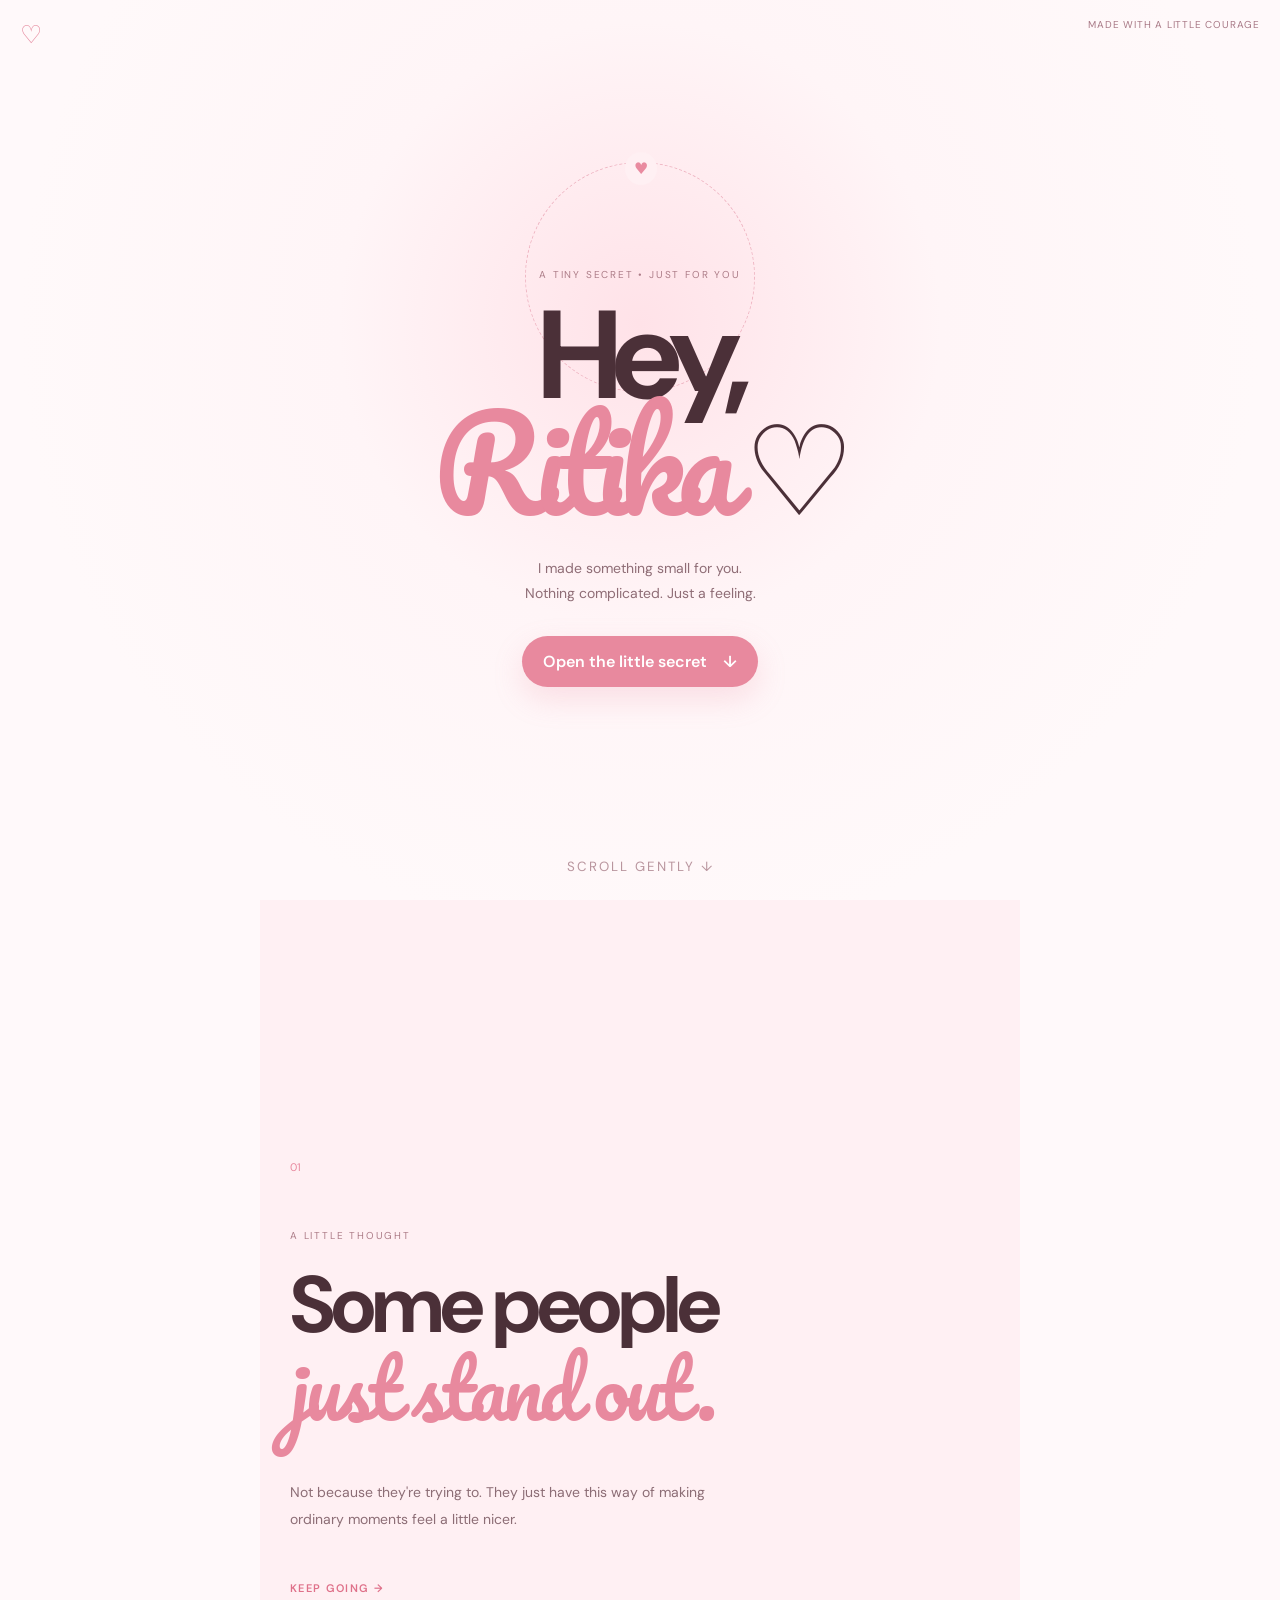
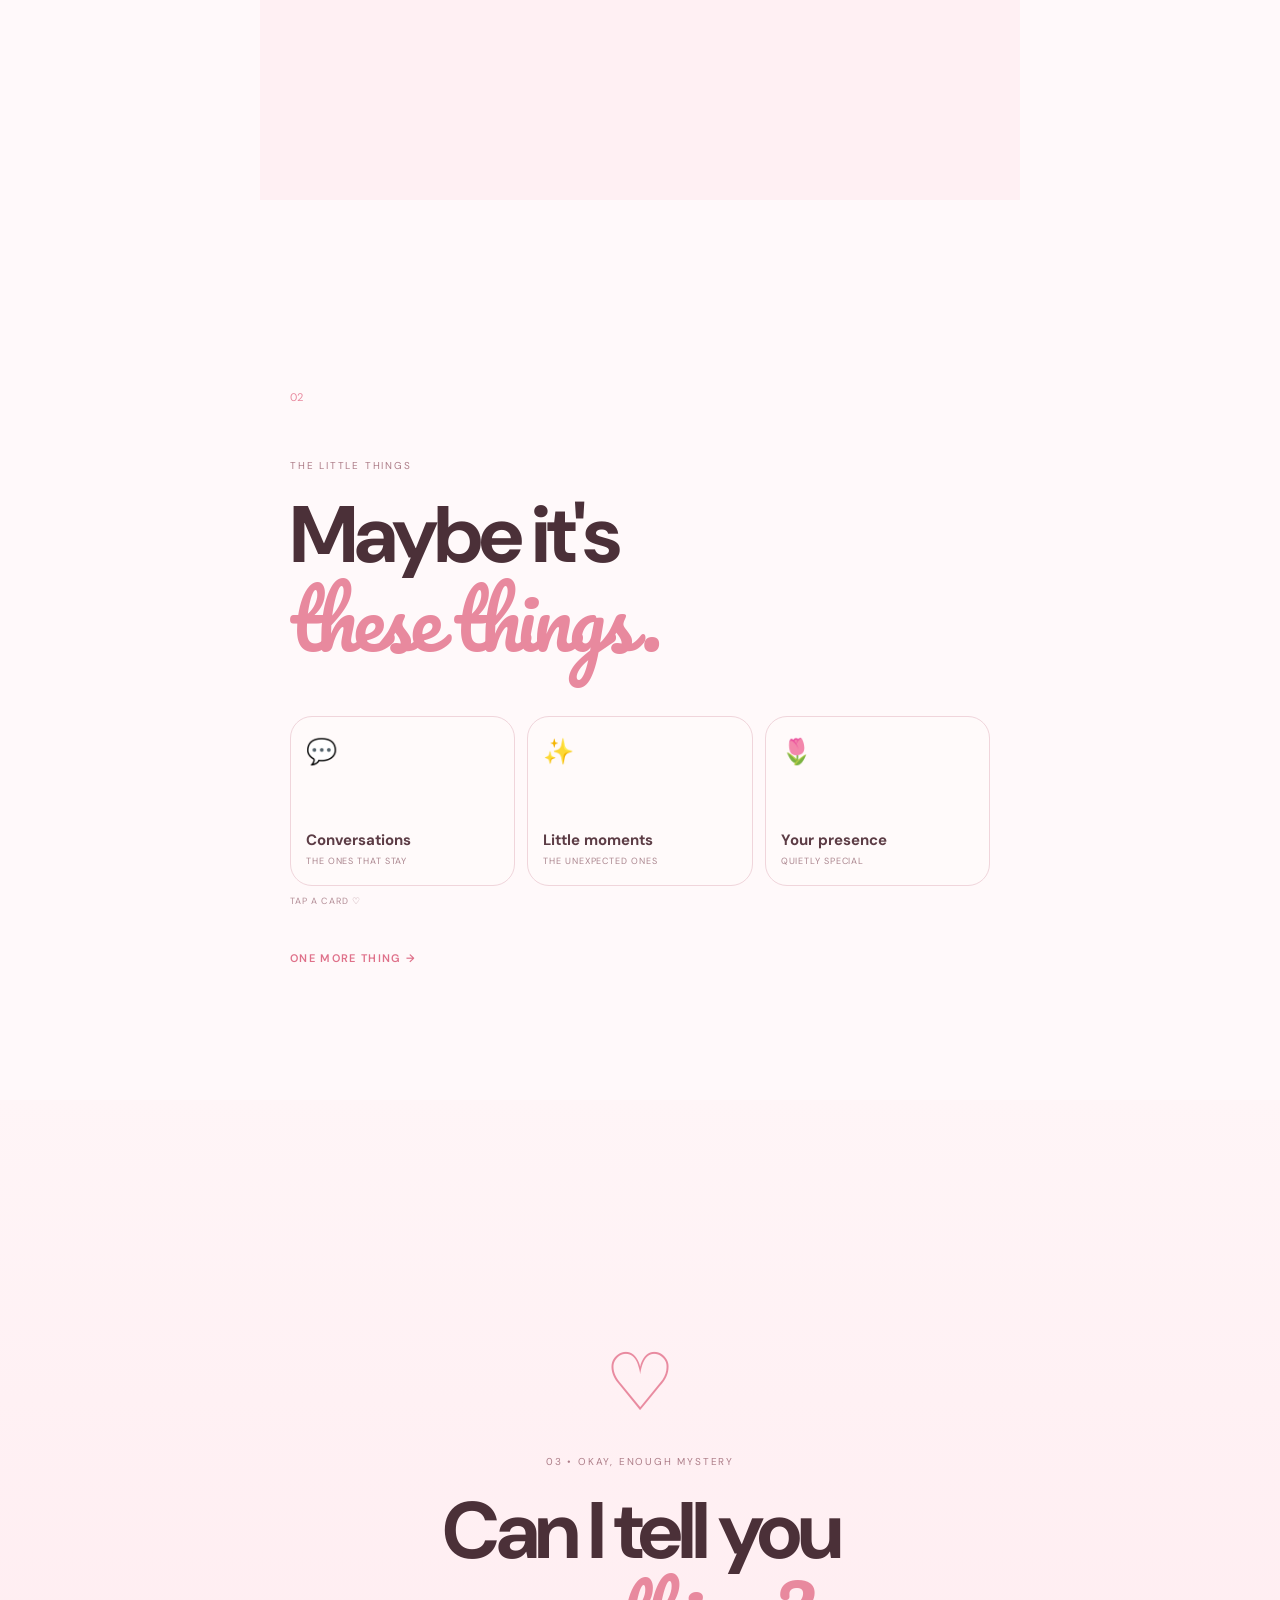
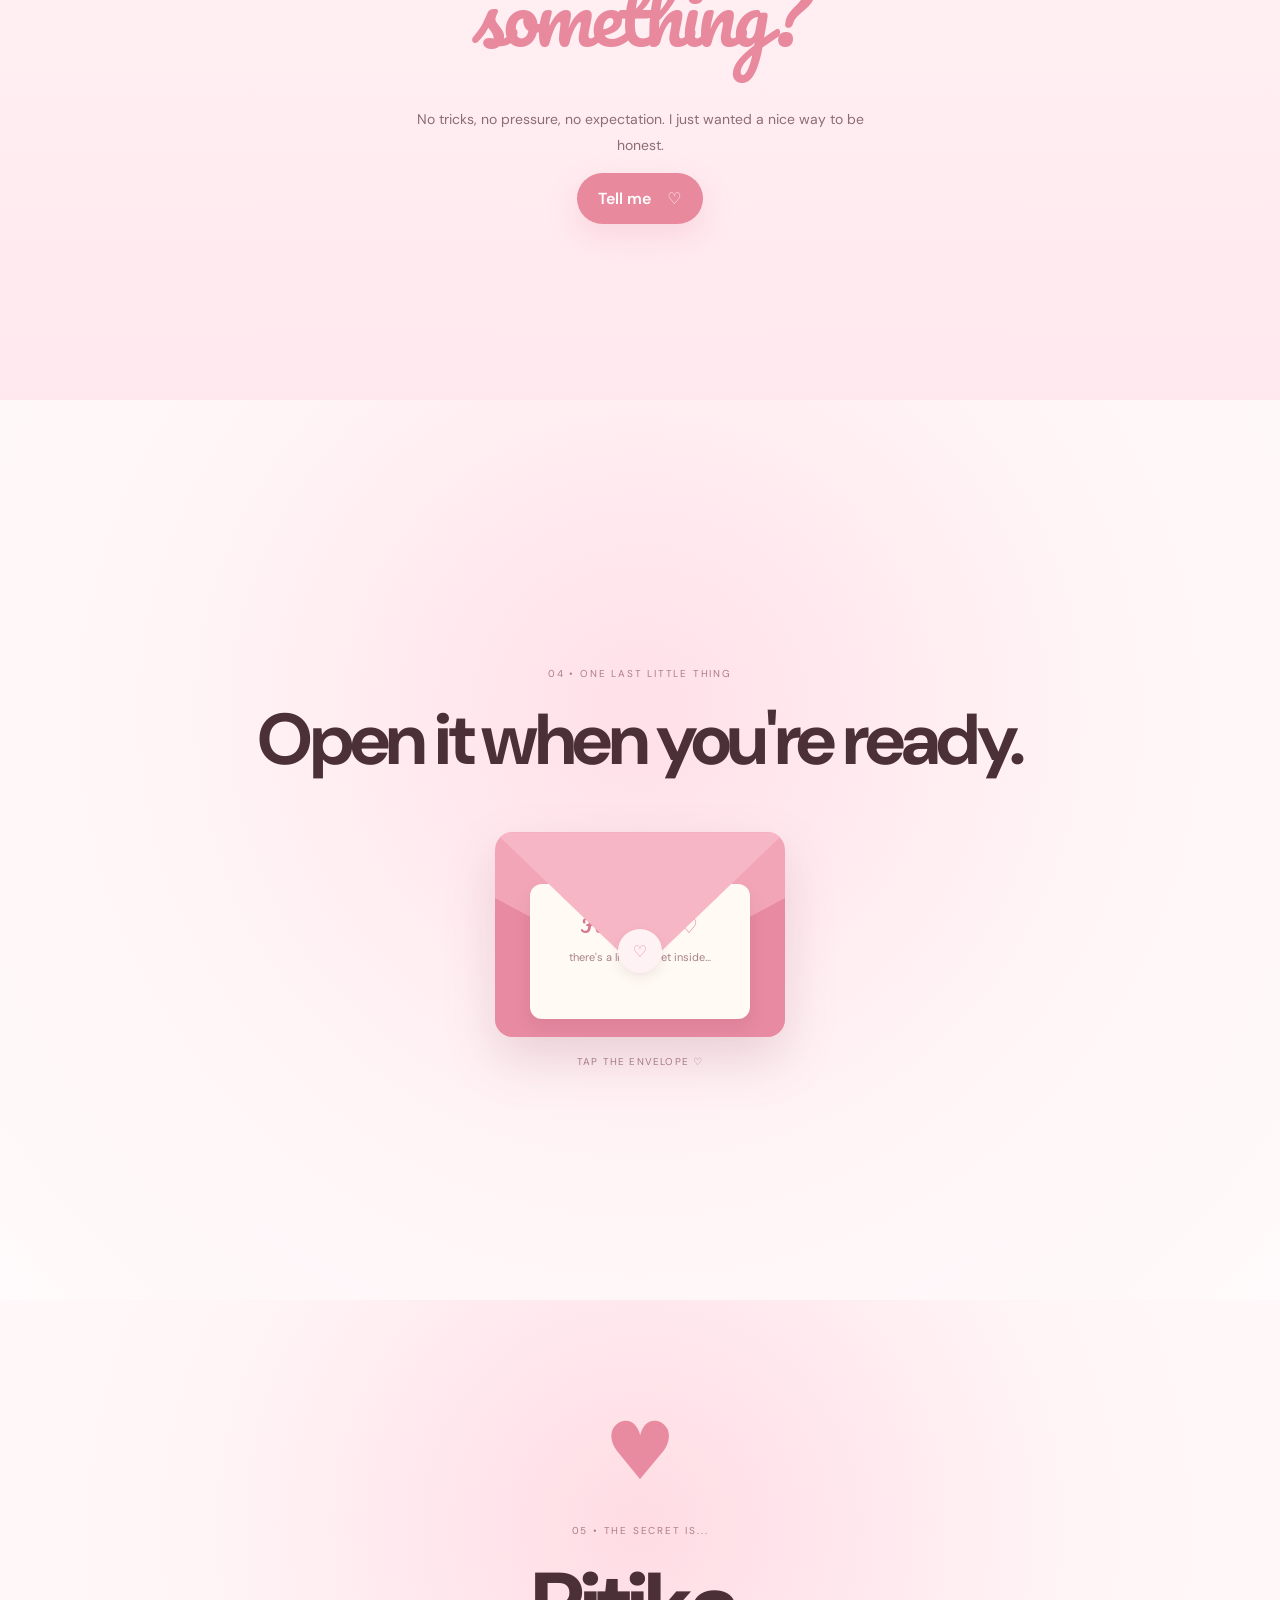
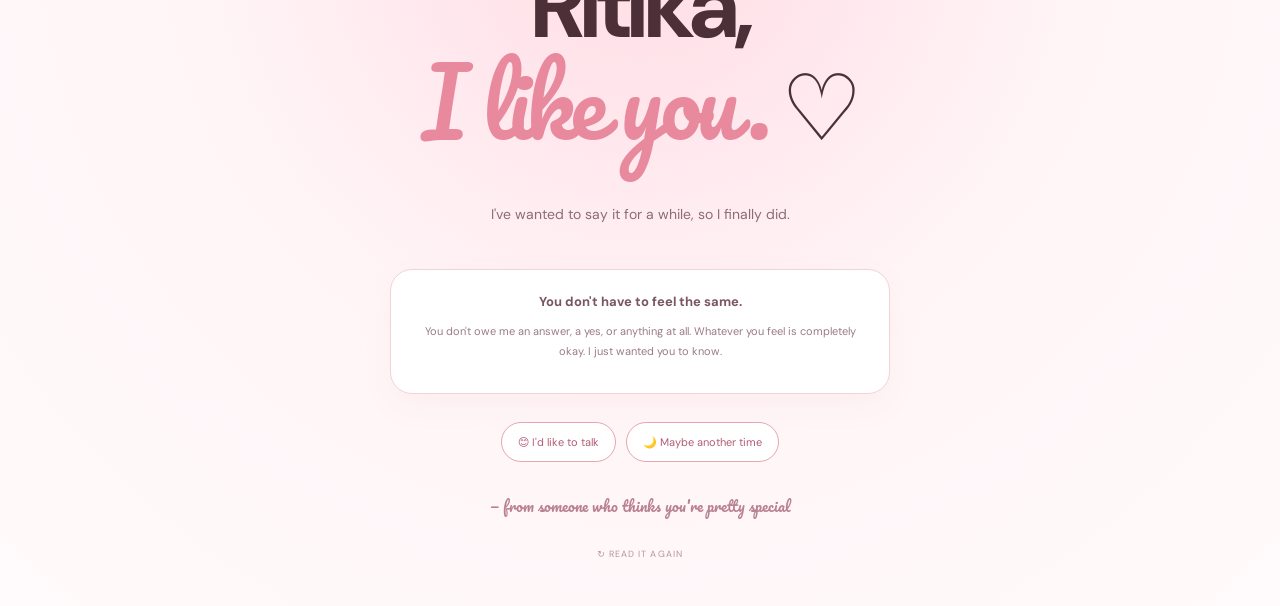
==== index.html @ 47468692 "Update index.html" ====
<!doctype html>
<html lang="en">
<head>
<meta charset="utf-8">
<meta name="viewport" content="width=device-width,initial-scale=1">
<meta name="theme-color" content="#fff6f8">

<title>A Little Secret — For Ritika</title>

<link rel="preconnect" href="https://fonts.googleapis.com">
<link rel="preconnect" href="https://fonts.gstatic.com" crossorigin>

<link href="https://fonts.googleapis.com/css2?family=DM+Sans:wght@400;500;600;700&family=Pacifico&display=swap" rel="stylesheet">

<link rel="stylesheet" href="style.css">
</head>

<body>

<div class="floating-hearts" id="floatingHearts" aria-hidden="true"></div>

<header>
  <a href="#home" class="logo">♡</a>
  <span>made with a little courage</span>
</header>

<main>

<!-- HOME -->
<section class="hero" id="home">

  <div class="orbit">
    <b>♥</b>
  </div>

  <p class="eyebrow">A tiny secret • just for you</p>

  <h1>
    Hey,<br>
    <em>Ritika</em> ♡
  </h1>

  <p class="heroText">
    I made something small for you.<br>
    Nothing complicated. Just a feeling.
  </p>

  <button class="primary" id="start">
    Open the little secret <span>↓</span>
  </button>

  <small class="swipe">scroll gently ↓</small>

</section>


<!-- STORY -->
<section class="story blush" id="story">

  <small class="num">01</small>

  <p class="eyebrow">A little thought</p>

  <h2>
    Some people<br>
    <em>just stand out.</em>
  </h2>

  <p class="copy">
    Not because they're trying to.
    They just have this way of making
    ordinary moments feel a little nicer.
  </p>

  <button class="link next" data-target="little">
    keep going →
  </button>

</section>


<!-- LITTLE THINGS -->
<section class="story" id="little">

  <small class="num">02</small>

  <p class="eyebrow">The little things</p>

  <h2>
    Maybe it's<br>
    <em>these things.</em>
  </h2>

  <div class="notes">

    <button
      class="note"
      data-note="The conversations you don't expect to remember… but somehow do."
    >
      <span>💬</span>
      <strong>Conversations</strong>
      <small>the ones that stay</small>
    </button>

    <button
      class="note"
      data-note="Those tiny moments that make you smile for no logical reason."
    >
      <span>✨</span>
      <strong>Little moments</strong>
      <small>the unexpected ones</small>
    </button>

    <button
      class="note"
      data-note="Sometimes just seeing someone can make an ordinary day feel a bit brighter."
    >
      <span>🌷</span>
      <strong>Your presence</strong>
      <small>quietly special</small>
    </button>

  </div>

  <p class="tap">tap a card ♡</p>

  <button class="link next" data-target="question">
    one more thing →
  </button>

</section>


<!-- QUESTION -->
<section class="question" id="question">

  <div class="bigHeart">♡</div>

  <p class="eyebrow">
    03 • okay, enough mystery
  </p>

  <h2>
    Can I tell you<br>
    <em>something?</em>
  </h2>

  <p class="copy center">
    No tricks, no pressure, no expectation.
    I just wanted a nice way to be honest.
  </p>

  <button class="primary" id="reveal">
    Tell me <span>♡</span>
  </button>

</section>


<!-- ENVELOPE -->
<section class="envelopeSection" id="envelopeSection">

  <p class="eyebrow">
    04 • one last little thing
  </p>

  <h2>
    Open it when you're ready.
  </h2>

  <div
    class="envelope-wrap"
    id="envelope"
    tabindex="0"
    role="button"
    aria-label="Open secret envelope"
  >

    <div class="envelope">

      <div class="env-back"></div>

      <div class="letter-paper">
        <b>For Ritika ♡</b>
        <span>there's a little secret inside...</span>
      </div>

      <div class="pocket"></div>

      <div class="flap"></div>

      <div class="seal">♡</div>

    </div>

  </div>

  <p class="tapHint" id="tapHint">
    tap the envelope ♡
  </p>

</section>


<!-- CONFESSION -->
<section class="confession" id="confession">

  <div class="bigHeart">♥</div>

  <p class="eyebrow">
    05 • The secret is...
  </p>

  <h2>
    Ritika,<br>
    <em>I like you.</em> ♡
  </h2>

  <p class="copy center">
    I've wanted to say it for a while,
    so I finally did.
  </p>

  <div class="gentle">

    <strong>
      You don't have to feel the same.
    </strong>

    <p>
      You don't owe me an answer, a yes,
      or anything at all. Whatever you feel
      is completely okay. I just wanted you to know.
    </p>

  </div>

  <div class="choices">

    <button id="talk">
      😊 I'd like to talk
    </button>

    <button id="later">
      🌙 Maybe another time
    </button>

  </div>

  <p class="sign">
    — from someone who thinks you're pretty special
  </p>

  <button class="restart" id="restart">
    ↻ read it again
  </button>

</section>

</main>


<!-- MODAL -->
<div class="modal" id="modal">

  <div class="modalCard">

    <button class="close" id="close">
      ×
    </button>

    <div>♡</div>

    <p id="modalText"></p>

  </div>

</div>


<!-- TOAST -->
<div class="toast" id="toast"></div>


<script src="script.js"></script>

</body>
</html>
---- style.css ----
*{box-sizing:border-box}html{scroll-behavior:smooth}body{margin:0;background:#fff9fa;color:#4b3038;font-family:"DM Sans",system-ui,sans-serif;overflow-x:hidden}button,a{font:inherit}header{position:fixed;top:0;left:0;width:100%;z-index:20;display:flex;justify-content:space-between;padding:18px 20px;color:#a87986;font-size:10px;letter-spacing:.08em;text-transform:uppercase}.logo{color:#e58b9f;text-decoration:none;font-size:25px}.hero,.story,.question,.confession{min-height:100svh;padding:100px 24px 45px;display:flex;flex-direction:column;justify-content:center;align-items:center;text-align:center;position:relative}.hero{background:radial-gradient(circle at 50% 36%,#ffe2e8,#fff5f7 35%,#fff9fa 72%)}.orbit{position:absolute;width:230px;height:230px;border:1px dashed #efb6c3;border-radius:50%;top:18%;animation:spin 18s linear infinite}.orbit b{position:absolute;top:-11px;left:calc(50% - 15px);background:#fff0f3;color:#e98ba0;padding:6px 9px;border-radius:50%}.eyebrow{font-size:10px;letter-spacing:.18em;text-transform:uppercase;color:#ad7d88;margin:0 0 22px;z-index:2}.hero h1{font-size:clamp(65px,19vw,125px);line-height:.85;letter-spacing:-.07em;margin:0;z-index:2}.hero h1 em,h2 em{font-family:Pacifico,cursive;color:#e8899e;font-weight:400;font-style:normal}.heroText{color:#8f6d76;line-height:1.8;font-size:14px;margin:30px 0;z-index:2}.primary{z-index:2;border:0;border-radius:999px;background:#e8899e;color:#fff;padding:15px 21px;box-shadow:0 12px 30px #e8899e38;cursor:pointer;transition:.25s;font-weight:600}.primary span{margin-left:12px}.primary:hover{transform:translateY(-3px)}.swipe{position:absolute;bottom:25px;color:#b9959e;text-transform:uppercase;letter-spacing:.15em}.story{align-items:flex-start;text-align:left;max-width:760px;margin:auto;width:100%;padding-left:30px;padding-right:30px}.blush{background:#fff0f3}.num{font-size:11px;color:#e8899e;margin-bottom:55px}.story h2,.question h2,.confession h2{font-size:clamp(43px,11vw,80px);line-height:1.03;letter-spacing:-.05em;margin:0 0 30px}.copy{max-width:470px;color:#8c6d75;font-size:14px;line-height:1.9}.center{text-align:center}.link{border:0;background:none;color:#df718a;font-weight:600;font-size:11px;text-transform:uppercase;letter-spacing:.12em;padding:0;margin-top:35px;cursor:pointer}.notes{width:100%;display:grid;grid-template-columns:repeat(3,1fr);gap:12px;margin-top:20px}.note{border:1px solid #f0d5db;background:#fffafa;border-radius:22px;padding:18px 15px;min-height:170px;text-align:left;display:flex;flex-direction:column;justify-content:flex-end;color:#5c3c45;cursor:pointer;transition:.3s}.note:hover{transform:translateY(-5px);border-color:#e8a5b2;box-shadow:0 15px 35px #e8a5b21f}.note span{font-size:25px;align-self:flex-start;margin-bottom:auto}.note strong{font-size:15px}.note small{color:#aa858e;font-size:9px;text-transform:uppercase;letter-spacing:.1em;margin-top:5px}.tap{font-size:9px;color:#b28c95;text-transform:uppercase;letter-spacing:.12em}.question{background:linear-gradient(180deg,#fff5f7,#ffe9ee)}.bigHeart{font-size:80px;color:#e98ba0;margin-bottom:20px;animation:pulse 2.4s infinite}.confession{background:radial-gradient(circle at 50% 25%,#ffdce4,#fff5f7 48%,#fffafb)}.confession h2{font-size:clamp(48px,13vw,92px)}.gentle{max-width:500px;background:#fff;border:1px solid #f0d4da;border-radius:22px;padding:20px;margin:28px 0;color:#795660;box-shadow:0 12px 30px #d8899c12}.gentle strong{font-size:13px}.gentle p{font-size:11px;line-height:1.8;color:#9b7b84}.choices{display:flex;gap:10px;flex-wrap:wrap;justify-content:center}.choices button{border:1px solid #e7a4b2;background:#fff;border-radius:999px;color:#b15d73;padding:12px 16px;font-size:11px;cursor:pointer}.choices button:hover{background:#fff0f3}.sign{font-family:Pacifico,cursive;color:#ba8290;font-size:15px;margin:30px 0 0}.restart{border:0;background:none;color:#b7949c;font-size:9px;text-transform:uppercase;letter-spacing:.12em;margin-top:28px;cursor:pointer}.modal{position:fixed;inset:0;background:#5d354355;backdrop-filter:blur(8px);display:none;place-items:center;padding:22px;z-index:50}.modal.open{display:grid}.modalCard{width:min(410px,100%);background:#fff9fa;border-radius:26px;padding:42px 26px 30px;text-align:center;box-shadow:0 25px 70px #63354233;position:relative;color:#e8899e;font-size:34px}.modalCard p{font-family:Pacifico,cursive;color:#9b5e70;font-size:23px;line-height:1.45;margin:18px 0 0}.close{position:absolute;right:15px;top:10px;border:0;background:none;color:#b58b94;font-size:25px;cursor:pointer}.toast{position:fixed;bottom:22px;left:50%;transform:translate(-50%,20px);opacity:0;background:#5b3540;color:white;padding:11px 17px;border-radius:999px;font-size:10px;z-index:60;transition:.3s;white-space:nowrap}.toast.show{opacity:1;transform:translate(-50%,0)}@keyframes spin{to{transform:rotate(360deg)}}@keyframes pulse{50%{transform:scale(1.08)}}@media(max-width:600px){.notes{grid-template-columns:1fr}.note{min-height:115px}.hero h1{font-size:clamp(62px,21vw,110px)}}@media(prefers-reduced-motion:reduce){*{animation:none!important;scroll-behavior:auto!important}}
/* ===== Added cute interactions ===== */
body{transition:filter .35s ease,opacity .35s ease}.floating-hearts{position:fixed;inset:0;overflow:hidden;pointer-events:none;z-index:15}.floating-heart{position:absolute;bottom:-30px;color:#e68da2;opacity:.65;animation:floatUp var(--duration) linear forwards;text-shadow:0 4px 12px #d66f8833}.note:active,.primary:active,.choices button:active,.link:active{transform:scale(.95)}
body.transitioning{filter:blur(4px);opacity:.75}
.envelopeSection{min-height:100svh;padding:90px 24px 45px;display:flex;flex-direction:column;justify-content:center;align-items:center;text-align:center;background:radial-gradient(circle at 50% 35%,#ffe0e8,#fff5f7 55%,#fffafb)}
.envelopeSection h2{font-size:clamp(42px,10vw,72px);line-height:1.05;letter-spacing:-.05em;margin:0 0 20px}.envelope-wrap{width:290px;height:205px;margin:35px auto 8px;perspective:900px;cursor:pointer;outline:none}.envelope{position:relative;width:100%;height:100%;filter:drop-shadow(0 22px 25px #7a354528)}.env-back,.pocket,.flap{position:absolute;inset:0;border-radius:18px}.env-back{background:#f3a5b8}.pocket{background:#e78aa2;clip-path:polygon(0 32%,50% 70%,100% 32%,100% 100%,0 100%)}.flap{background:#f7b6c5;clip-path:polygon(0 0,100% 0,50% 68%);transform-origin:50% 0;transition:transform .8s cubic-bezier(.2,.8,.2,1);z-index:5}.letter-paper{position:absolute;left:12%;width:76%;height:135px;top:27px;background:#fffaf4;border-radius:12px;padding:23px 15px;display:flex;flex-direction:column;gap:8px;transform:translateY(25px);transition:transform .9s cubic-bezier(.2,.8,.2,1);z-index:2;box-shadow:0 8px 18px #501e2d14}.letter-paper b{font-family:Pacifico,cursive;color:#d7788f;font-size:20px;font-weight:400}.letter-paper span{font-size:11px;color:#a8818a}.seal{position:absolute;left:50%;top:58%;transform:translate(-50%,-50%);width:44px;height:44px;border-radius:50%;display:grid;place-items:center;background:#fff2f5;color:#e8899e;z-index:7;box-shadow:0 5px 12px #6e294018;transition:.3s}.envelope-wrap.open .flap{transform:rotateX(180deg);z-index:1}.envelope-wrap.open .letter-paper{transform:translateY(-80px);z-index:6}.envelope-wrap.open .seal{opacity:0}.tapHint{font-size:10px;color:#ae8089;letter-spacing:.12em;text-transform:uppercase}.envelope-wrap:focus-visible{outline:3px solid #f0aabb;outline-offset:8px;border-radius:20px}
@keyframes floatUp{to{transform:translate(var(--drift),-115vh) rotate(20deg);opacity:0}}
@media(max-width:600px){.envelope-wrap{width:270px;height:190px}.letter-paper{height:125px}.envelopeSection h2{font-size:clamp(38px,10vw,60px)}}
@media(prefers-reduced-motion:reduce){.floating-hearts{display:none}.envelope-wrap,.envelope-wrap *{transition:none!important}}
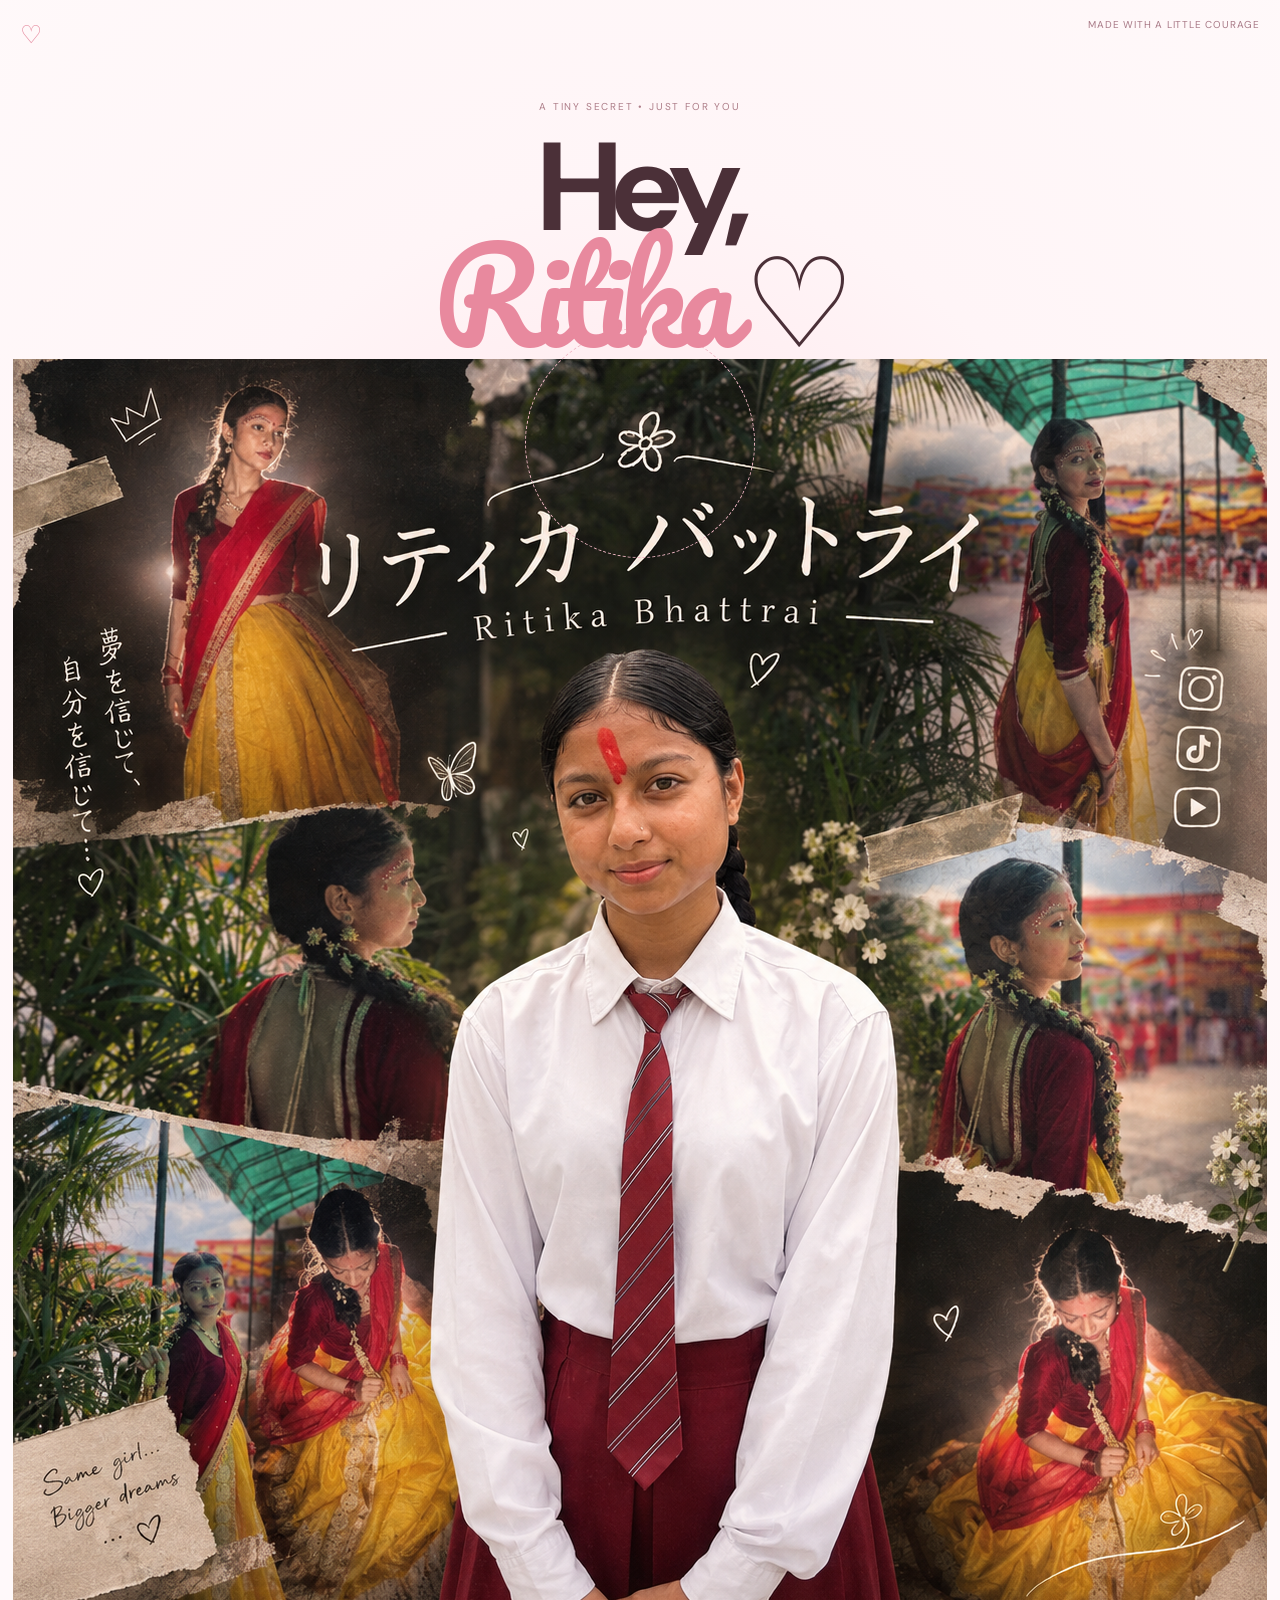
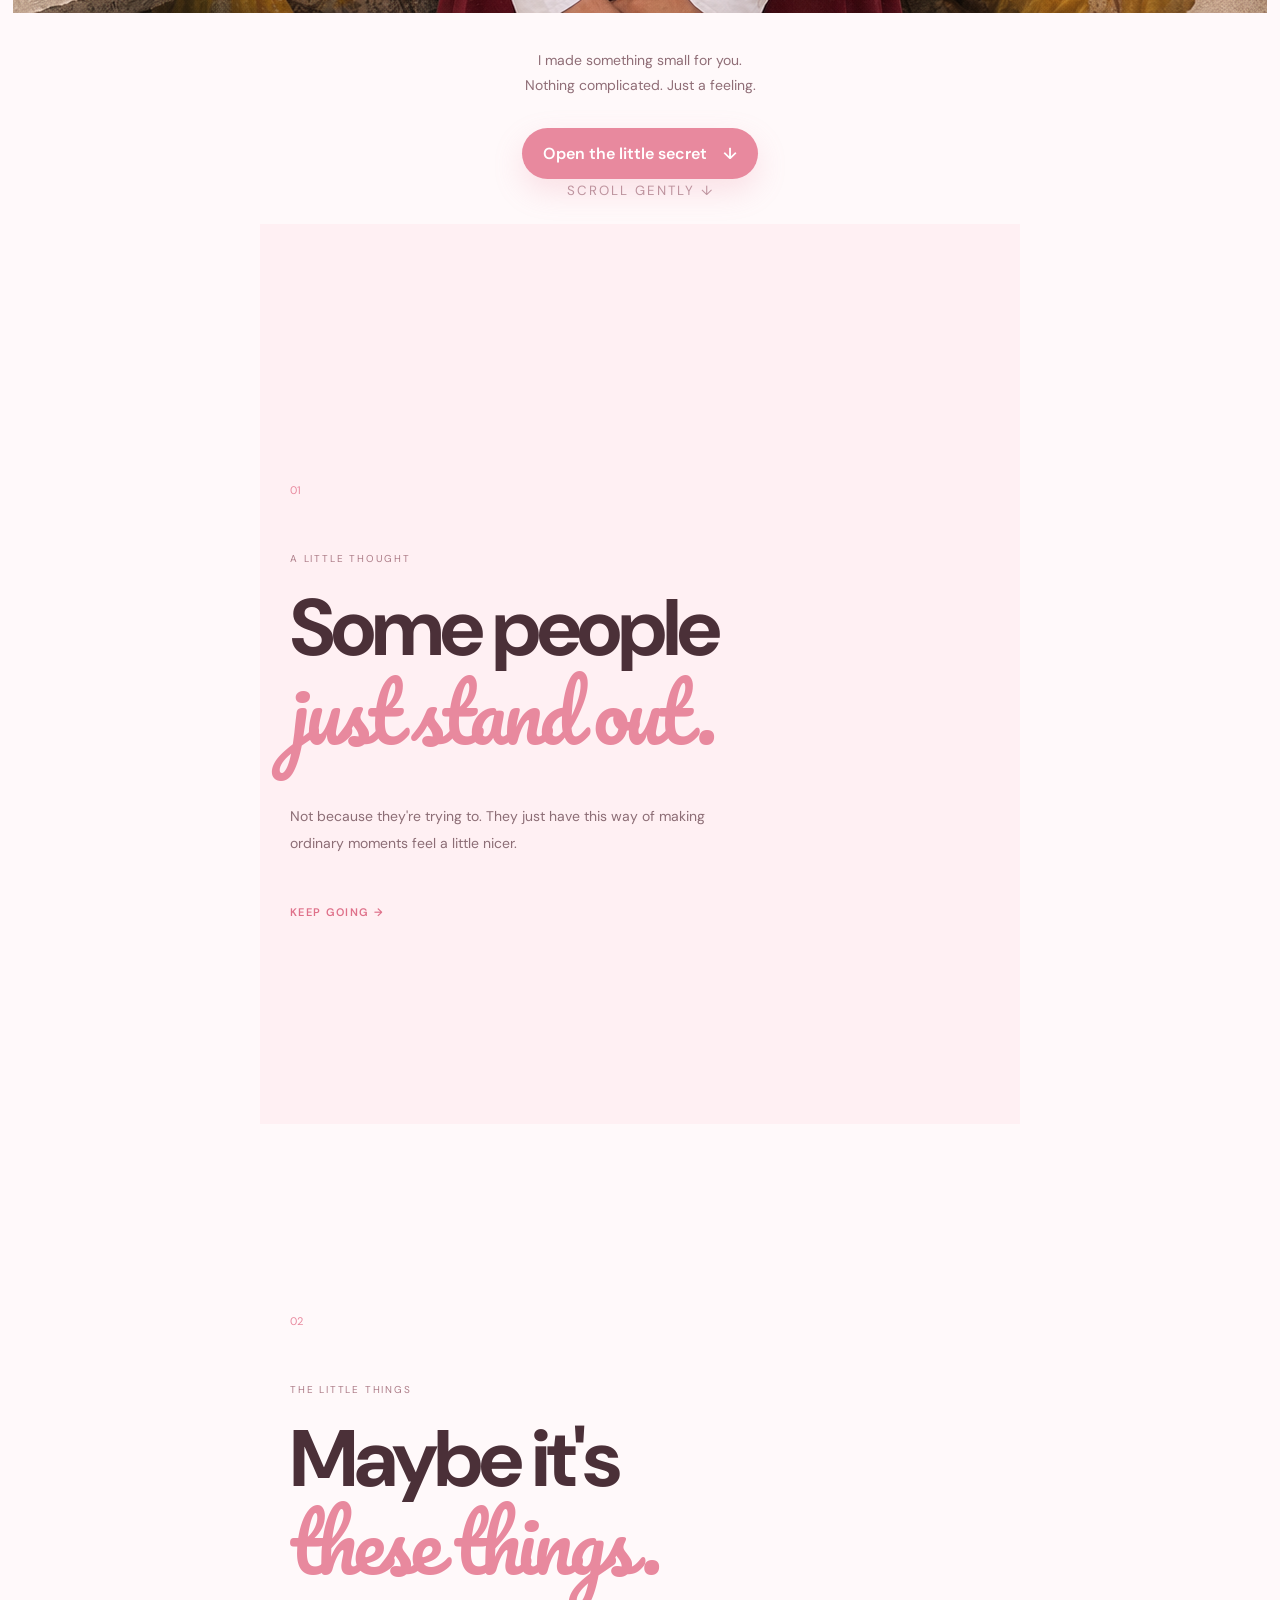
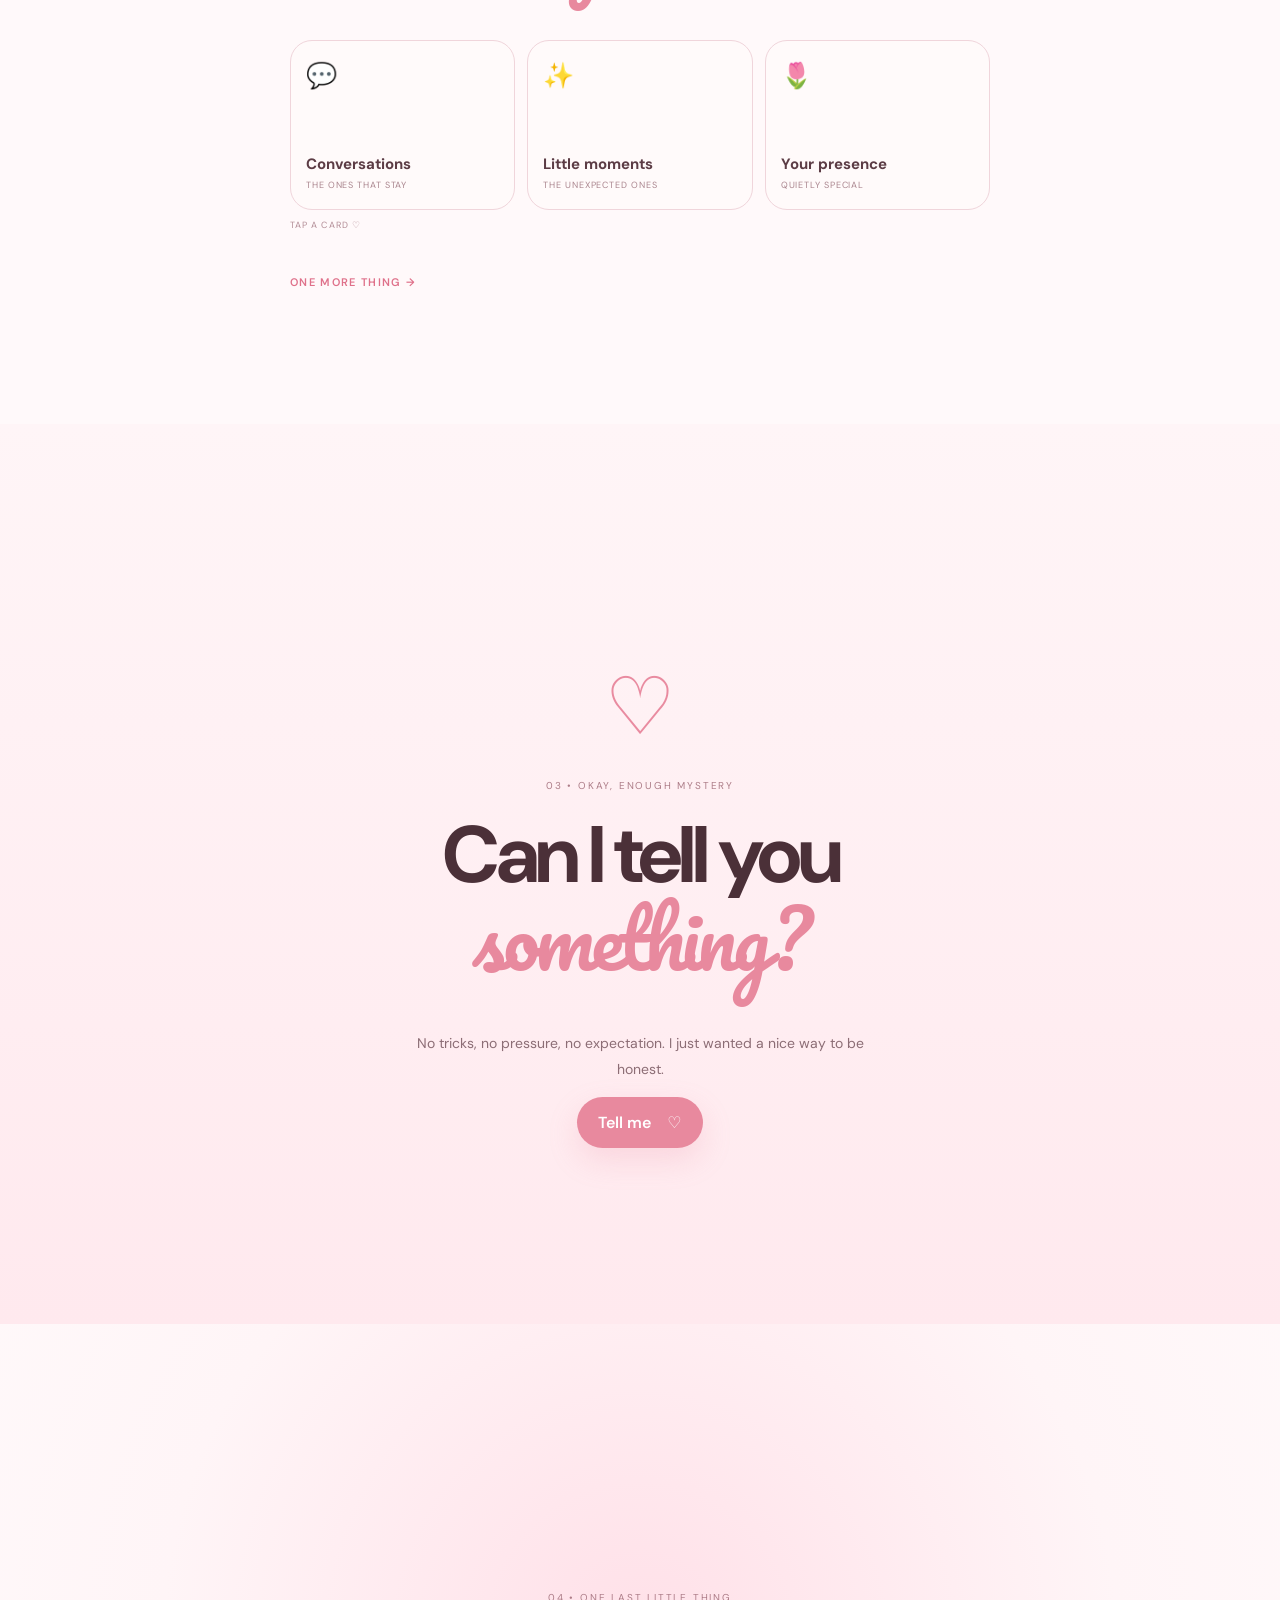
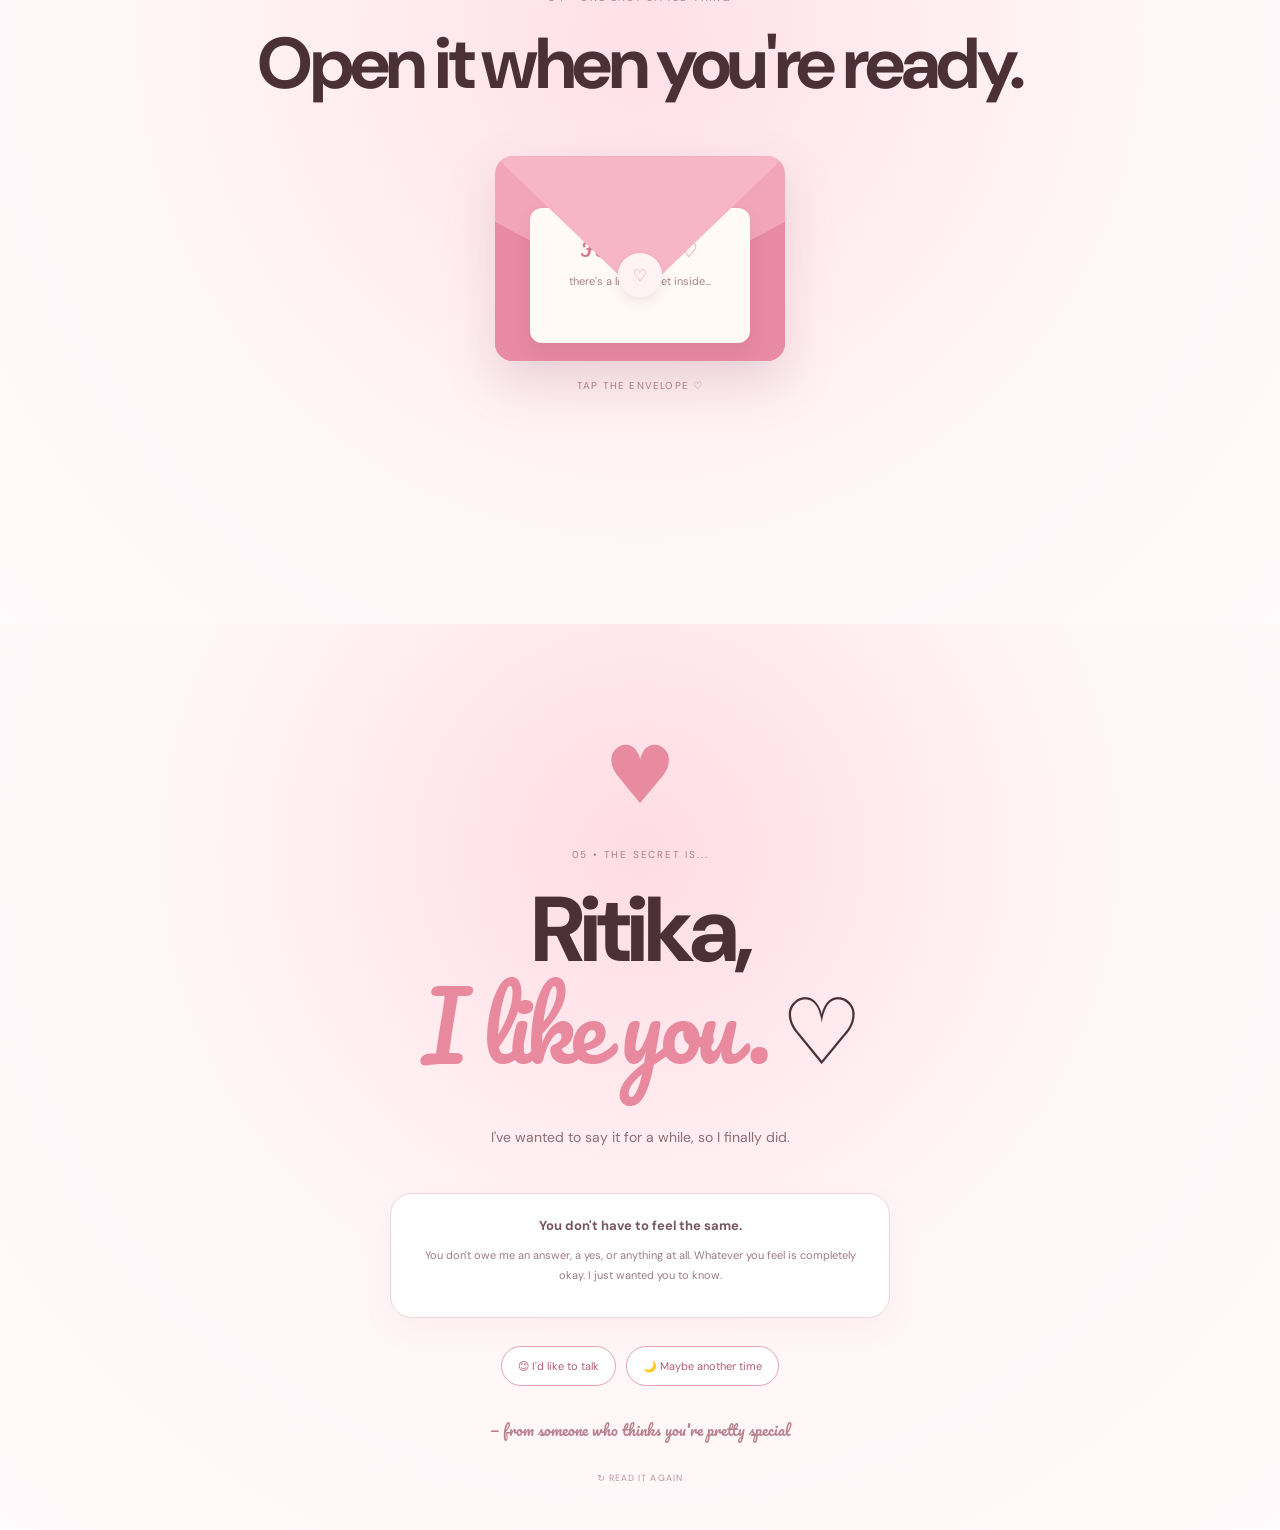
==== commit 3161138f: "Update index.html" ====
--- a/index.html
+++ b/index.html
@@ -2,7 +2,7 @@
 <html lang="en">
 <head>
 <meta charset="utf-8">
-<meta name="viewport" content="width=device-width,initial-scale=1">
+<meta name="viewport" content="width=device-width, initial-scale=1">
 <meta name="theme-color" content="#fff6f8">
 
 <title>A Little Secret — For Ritika</title>
@@ -17,29 +17,42 @@
 
 <body>
 
+<!-- FLOATING HEARTS -->
 <div class="floating-hearts" id="floatingHearts" aria-hidden="true"></div>
 
+<!-- HEADER -->
 <header>
   <a href="#home" class="logo">♡</a>
   <span>made with a little courage</span>
 </header>
 
+
 <main>
 
-<!-- HOME -->
+<!-- ================= HOME ================= -->
+
 <section class="hero" id="home">
 
   <div class="orbit">
     <b>♥</b>
   </div>
 
-  <p class="eyebrow">A tiny secret • just for you</p>
+  <p class="eyebrow">
+    A tiny secret • just for you
+  </p>
 
   <h1>
     Hey,<br>
     <em>Ritika</em> ♡
   </h1>
 
+
+  <!-- PHOTO -->
+  <div class="photo-frame">
+    <img src="Ritika.jpg" alt="Ritika">
+  </div>
+
+
   <p class="heroText">
     I made something small for you.<br>
     Nothing complicated. Just a feeling.
@@ -49,17 +62,22 @@
     Open the little secret <span>↓</span>
   </button>
 
-  <small class="swipe">scroll gently ↓</small>
-
-</section>
-
-
-<!-- STORY -->
+  <small class="swipe">
+    scroll gently ↓
+  </small>
+
+</section>
+
+
+<!-- ================= STORY ================= -->
+
 <section class="story blush" id="story">
 
   <small class="num">01</small>
 
-  <p class="eyebrow">A little thought</p>
+  <p class="eyebrow">
+    A little thought
+  </p>
 
   <h2>
     Some people<br>
@@ -73,18 +91,21 @@
   </p>
 
   <button class="link next" data-target="little">
-    keep going →
-  </button>
-
-</section>
-
-
-<!-- LITTLE THINGS -->
+    KEEP GOING →
+  </button>
+
+</section>
+
+
+<!-- ================= LITTLE THINGS ================= -->
+
 <section class="story" id="little">
 
   <small class="num">02</small>
 
-  <p class="eyebrow">The little things</p>
+  <p class="eyebrow">
+    The little things
+  </p>
 
   <h2>
     Maybe it's<br>
@@ -102,6 +123,7 @@
       <small>the ones that stay</small>
     </button>
 
+
     <button
       class="note"
       data-note="Those tiny moments that make you smile for no logical reason."
@@ -111,6 +133,7 @@
       <small>the unexpected ones</small>
     </button>
 
+
     <button
       class="note"
       data-note="Sometimes just seeing someone can make an ordinary day feel a bit brighter."
@@ -122,19 +145,24 @@
 
   </div>
 
-  <p class="tap">tap a card ♡</p>
+  <p class="tap">
+    tap a card ♡
+  </p>
 
   <button class="link next" data-target="question">
-    one more thing →
-  </button>
-
-</section>
-
-
-<!-- QUESTION -->
+    ONE MORE THING →
+  </button>
+
+</section>
+
+
+<!-- ================= QUESTION ================= -->
+
 <section class="question" id="question">
 
-  <div class="bigHeart">♡</div>
+  <div class="bigHeart">
+    ♡
+  </div>
 
   <p class="eyebrow">
     03 • okay, enough mystery
@@ -157,7 +185,8 @@
 </section>
 
 
-<!-- ENVELOPE -->
+<!-- ================= ENVELOPE ================= -->
+
 <section class="envelopeSection" id="envelopeSection">
 
   <p class="eyebrow">
@@ -167,6 +196,7 @@
   <h2>
     Open it when you're ready.
   </h2>
+
 
   <div
     class="envelope-wrap"
@@ -182,18 +212,23 @@
 
       <div class="letter-paper">
         <b>For Ritika ♡</b>
-        <span>there's a little secret inside...</span>
+        <span>
+          there's a little secret inside...
+        </span>
       </div>
 
       <div class="pocket"></div>
 
       <div class="flap"></div>
 
-      <div class="seal">♡</div>
+      <div class="seal">
+        ♡
+      </div>
 
     </div>
 
   </div>
+
 
   <p class="tapHint" id="tapHint">
     tap the envelope ♡
@@ -202,10 +237,13 @@
 </section>
 
 
-<!-- CONFESSION -->
+<!-- ================= CONFESSION ================= -->
+
 <section class="confession" id="confession">
 
-  <div class="bigHeart">♥</div>
+  <div class="bigHeart">
+    ♥
+  </div>
 
   <p class="eyebrow">
     05 • The secret is...
@@ -220,6 +258,7 @@
     I've wanted to say it for a while,
     so I finally did.
   </p>
+
 
   <div class="gentle">
 
@@ -235,6 +274,7 @@
 
   </div>
 
+
   <div class="choices">
 
     <button id="talk">
@@ -247,10 +287,12 @@
 
   </div>
 
+
   <p class="sign">
     — from someone who thinks you're pretty special
   </p>
 
+
   <button class="restart" id="restart">
     ↻ read it again
   </button>
@@ -260,7 +302,8 @@
 </main>
 
 
-<!-- MODAL -->
+<!-- ================= MODAL ================= -->
+
 <div class="modal" id="modal">
 
   <div class="modalCard">
@@ -269,7 +312,9 @@
       ×
     </button>
 
-    <div>♡</div>
+    <div class="modalHeart">
+      ♡
+    </div>
 
     <p id="modalText"></p>
 
@@ -278,9 +323,12 @@
 </div>
 
 
-<!-- TOAST -->
+<!-- ================= TOAST ================= -->
+
 <div class="toast" id="toast"></div>
 
+
+<!-- JAVASCRIPT -->
 
 <script src="script.js"></script>
 
--- a/style.css
+++ b/style.css
@@ -1,9 +1,816 @@
-*{box-sizing:border-box}html{scroll-behavior:smooth}body{margin:0;background:#fff9fa;color:#4b3038;font-family:"DM Sans",system-ui,sans-serif;overflow-x:hidden}button,a{font:inherit}header{position:fixed;top:0;left:0;width:100%;z-index:20;display:flex;justify-content:space-between;padding:18px 20px;color:#a87986;font-size:10px;letter-spacing:.08em;text-transform:uppercase}.logo{color:#e58b9f;text-decoration:none;font-size:25px}.hero,.story,.question,.confession{min-height:100svh;padding:100px 24px 45px;display:flex;flex-direction:column;justify-content:center;align-items:center;text-align:center;position:relative}.hero{background:radial-gradient(circle at 50% 36%,#ffe2e8,#fff5f7 35%,#fff9fa 72%)}.orbit{position:absolute;width:230px;height:230px;border:1px dashed #efb6c3;border-radius:50%;top:18%;animation:spin 18s linear infinite}.orbit b{position:absolute;top:-11px;left:calc(50% - 15px);background:#fff0f3;color:#e98ba0;padding:6px 9px;border-radius:50%}.eyebrow{font-size:10px;letter-spacing:.18em;text-transform:uppercase;color:#ad7d88;margin:0 0 22px;z-index:2}.hero h1{font-size:clamp(65px,19vw,125px);line-height:.85;letter-spacing:-.07em;margin:0;z-index:2}.hero h1 em,h2 em{font-family:Pacifico,cursive;color:#e8899e;font-weight:400;font-style:normal}.heroText{color:#8f6d76;line-height:1.8;font-size:14px;margin:30px 0;z-index:2}.primary{z-index:2;border:0;border-radius:999px;background:#e8899e;color:#fff;padding:15px 21px;box-shadow:0 12px 30px #e8899e38;cursor:pointer;transition:.25s;font-weight:600}.primary span{margin-left:12px}.primary:hover{transform:translateY(-3px)}.swipe{position:absolute;bottom:25px;color:#b9959e;text-transform:uppercase;letter-spacing:.15em}.story{align-items:flex-start;text-align:left;max-width:760px;margin:auto;width:100%;padding-left:30px;padding-right:30px}.blush{background:#fff0f3}.num{font-size:11px;color:#e8899e;margin-bottom:55px}.story h2,.question h2,.confession h2{font-size:clamp(43px,11vw,80px);line-height:1.03;letter-spacing:-.05em;margin:0 0 30px}.copy{max-width:470px;color:#8c6d75;font-size:14px;line-height:1.9}.center{text-align:center}.link{border:0;background:none;color:#df718a;font-weight:600;font-size:11px;text-transform:uppercase;letter-spacing:.12em;padding:0;margin-top:35px;cursor:pointer}.notes{width:100%;display:grid;grid-template-columns:repeat(3,1fr);gap:12px;margin-top:20px}.note{border:1px solid #f0d5db;background:#fffafa;border-radius:22px;padding:18px 15px;min-height:170px;text-align:left;display:flex;flex-direction:column;justify-content:flex-end;color:#5c3c45;cursor:pointer;transition:.3s}.note:hover{transform:translateY(-5px);border-color:#e8a5b2;box-shadow:0 15px 35px #e8a5b21f}.note span{font-size:25px;align-self:flex-start;margin-bottom:auto}.note strong{font-size:15px}.note small{color:#aa858e;font-size:9px;text-transform:uppercase;letter-spacing:.1em;margin-top:5px}.tap{font-size:9px;color:#b28c95;text-transform:uppercase;letter-spacing:.12em}.question{background:linear-gradient(180deg,#fff5f7,#ffe9ee)}.bigHeart{font-size:80px;color:#e98ba0;margin-bottom:20px;animation:pulse 2.4s infinite}.confession{background:radial-gradient(circle at 50% 25%,#ffdce4,#fff5f7 48%,#fffafb)}.confession h2{font-size:clamp(48px,13vw,92px)}.gentle{max-width:500px;background:#fff;border:1px solid #f0d4da;border-radius:22px;padding:20px;margin:28px 0;color:#795660;box-shadow:0 12px 30px #d8899c12}.gentle strong{font-size:13px}.gentle p{font-size:11px;line-height:1.8;color:#9b7b84}.choices{display:flex;gap:10px;flex-wrap:wrap;justify-content:center}.choices button{border:1px solid #e7a4b2;background:#fff;border-radius:999px;color:#b15d73;padding:12px 16px;font-size:11px;cursor:pointer}.choices button:hover{background:#fff0f3}.sign{font-family:Pacifico,cursive;color:#ba8290;font-size:15px;margin:30px 0 0}.restart{border:0;background:none;color:#b7949c;font-size:9px;text-transform:uppercase;letter-spacing:.12em;margin-top:28px;cursor:pointer}.modal{position:fixed;inset:0;background:#5d354355;backdrop-filter:blur(8px);display:none;place-items:center;padding:22px;z-index:50}.modal.open{display:grid}.modalCard{width:min(410px,100%);background:#fff9fa;border-radius:26px;padding:42px 26px 30px;text-align:center;box-shadow:0 25px 70px #63354233;position:relative;color:#e8899e;font-size:34px}.modalCard p{font-family:Pacifico,cursive;color:#9b5e70;font-size:23px;line-height:1.45;margin:18px 0 0}.close{position:absolute;right:15px;top:10px;border:0;background:none;color:#b58b94;font-size:25px;cursor:pointer}.toast{position:fixed;bottom:22px;left:50%;transform:translate(-50%,20px);opacity:0;background:#5b3540;color:white;padding:11px 17px;border-radius:999px;font-size:10px;z-index:60;transition:.3s;white-space:nowrap}.toast.show{opacity:1;transform:translate(-50%,0)}@keyframes spin{to{transform:rotate(360deg)}}@keyframes pulse{50%{transform:scale(1.08)}}@media(max-width:600px){.notes{grid-template-columns:1fr}.note{min-height:115px}.hero h1{font-size:clamp(62px,21vw,110px)}}@media(prefers-reduced-motion:reduce){*{animation:none!important;scroll-behavior:auto!important}}
-/* ===== Added cute interactions ===== */
-body{transition:filter .35s ease,opacity .35s ease}.floating-hearts{position:fixed;inset:0;overflow:hidden;pointer-events:none;z-index:15}.floating-heart{position:absolute;bottom:-30px;color:#e68da2;opacity:.65;animation:floatUp var(--duration) linear forwards;text-shadow:0 4px 12px #d66f8833}.note:active,.primary:active,.choices button:active,.link:active{transform:scale(.95)}
-body.transitioning{filter:blur(4px);opacity:.75}
-.envelopeSection{min-height:100svh;padding:90px 24px 45px;display:flex;flex-direction:column;justify-content:center;align-items:center;text-align:center;background:radial-gradient(circle at 50% 35%,#ffe0e8,#fff5f7 55%,#fffafb)}
-.envelopeSection h2{font-size:clamp(42px,10vw,72px);line-height:1.05;letter-spacing:-.05em;margin:0 0 20px}.envelope-wrap{width:290px;height:205px;margin:35px auto 8px;perspective:900px;cursor:pointer;outline:none}.envelope{position:relative;width:100%;height:100%;filter:drop-shadow(0 22px 25px #7a354528)}.env-back,.pocket,.flap{position:absolute;inset:0;border-radius:18px}.env-back{background:#f3a5b8}.pocket{background:#e78aa2;clip-path:polygon(0 32%,50% 70%,100% 32%,100% 100%,0 100%)}.flap{background:#f7b6c5;clip-path:polygon(0 0,100% 0,50% 68%);transform-origin:50% 0;transition:transform .8s cubic-bezier(.2,.8,.2,1);z-index:5}.letter-paper{position:absolute;left:12%;width:76%;height:135px;top:27px;background:#fffaf4;border-radius:12px;padding:23px 15px;display:flex;flex-direction:column;gap:8px;transform:translateY(25px);transition:transform .9s cubic-bezier(.2,.8,.2,1);z-index:2;box-shadow:0 8px 18px #501e2d14}.letter-paper b{font-family:Pacifico,cursive;color:#d7788f;font-size:20px;font-weight:400}.letter-paper span{font-size:11px;color:#a8818a}.seal{position:absolute;left:50%;top:58%;transform:translate(-50%,-50%);width:44px;height:44px;border-radius:50%;display:grid;place-items:center;background:#fff2f5;color:#e8899e;z-index:7;box-shadow:0 5px 12px #6e294018;transition:.3s}.envelope-wrap.open .flap{transform:rotateX(180deg);z-index:1}.envelope-wrap.open .letter-paper{transform:translateY(-80px);z-index:6}.envelope-wrap.open .seal{opacity:0}.tapHint{font-size:10px;color:#ae8089;letter-spacing:.12em;text-transform:uppercase}.envelope-wrap:focus-visible{outline:3px solid #f0aabb;outline-offset:8px;border-radius:20px}
-@keyframes floatUp{to{transform:translate(var(--drift),-115vh) rotate(20deg);opacity:0}}
-@media(max-width:600px){.envelope-wrap{width:270px;height:190px}.letter-paper{height:125px}.envelopeSection h2{font-size:clamp(38px,10vw,60px)}}
-@media(prefers-reduced-motion:reduce){.floating-hearts{display:none}.envelope-wrap,.envelope-wrap *{transition:none!important}}
+*{
+  box-sizing:border-box;
+}
+
+html{
+  scroll-behavior:smooth;
+}
+
+body{
+  margin:0;
+  background:#fff9fa;
+  color:#4b3038;
+  font-family:"DM Sans",system-ui,sans-serif;
+  overflow-x:hidden;
+}
+
+button,
+a{
+  font:inherit;
+}
+
+header{
+  position:fixed;
+  top:0;
+  left:0;
+  width:100%;
+  z-index:20;
+  display:flex;
+  justify-content:space-between;
+  padding:18px 20px;
+  color:#a87986;
+  font-size:10px;
+  letter-spacing:.08em;
+  text-transform:uppercase;
+}
+
+.logo{
+  color:#e58b9f;
+  text-decoration:none;
+  font-size:25px;
+}
+
+
+/* =========================
+   HERO
+========================= */
+
+.hero,
+.story,
+.question,
+.confession{
+  min-height:100svh;
+  padding:100px 24px 45px;
+  display:flex;
+  flex-direction:column;
+  justify-content:center;
+  align-items:center;
+  text-align:center;
+  position:relative;
+}
+
+.hero{
+  background:
+    radial-gradient(
+      circle at 50% 36%,
+      #ffe2e8,
+      #fff5f7 35%,
+      #fff9fa 72%
+    );
+}
+
+.orbit{
+  position:absolute;
+  width:230px;
+  height:230px;
+  border:1px dashed #efb6c3;
+  border-radius:50%;
+  top:18%;
+  animation:spin 18s linear infinite;
+}
+
+.orbit b{
+  position:absolute;
+  top:-11px;
+  left:calc(50% - 15px);
+  background:#fff0f3;
+  color:#e98ba0;
+  padding:6px 9px;
+  border-radius:50%;
+}
+
+.eyebrow{
+  font-size:10px;
+  letter-spacing:.18em;
+  text-transform:uppercase;
+  color:#ad7d88;
+  margin:0 0 22px;
+  z-index:2;
+}
+
+.hero h1{
+  font-size:clamp(65px,19vw,125px);
+  line-height:.85;
+  letter-spacing:-.07em;
+  margin:0;
+  z-index:2;
+}
+
+.hero h1 em,
+h2 em{
+  font-family:Pacifico,cursive;
+  color:#e8899e;
+  font-weight:400;
+  font-style:normal;
+}
+
+.heroText{
+  color:#8f6d76;
+  line-height:1.8;
+  font-size:14px;
+  margin:30px 0;
+  z-index:2;
+}
+
+.primary{
+  z-index:2;
+  border:0;
+  border-radius:999px;
+  background:#e8899e;
+  color:#fff;
+  padding:15px 21px;
+  box-shadow:0 12px 30px #e8899e38;
+  cursor:pointer;
+  transition:.25s;
+  font-weight:600;
+}
+
+.primary span{
+  margin-left:12px;
+}
+
+.primary:hover{
+  transform:translateY(-3px);
+}
+
+.swipe{
+  position:absolute;
+  bottom:25px;
+  color:#b9959e;
+  text-transform:uppercase;
+  letter-spacing:.15em;
+}
+
+
+/* =========================
+   STORY
+========================= */
+
+.story{
+  align-items:flex-start;
+  text-align:left;
+  max-width:760px;
+  margin:auto;
+  width:100%;
+  padding-left:30px;
+  padding-right:30px;
+}
+
+.blush{
+  background:#fff0f3;
+}
+
+.num{
+  font-size:11px;
+  color:#e8899e;
+  margin-bottom:55px;
+}
+
+.story h2,
+.question h2,
+.confession h2{
+  font-size:clamp(43px,11vw,80px);
+  line-height:1.03;
+  letter-spacing:-.05em;
+  margin:0 0 30px;
+}
+
+.copy{
+  max-width:470px;
+  color:#8c6d75;
+  font-size:14px;
+  line-height:1.9;
+}
+
+.center{
+  text-align:center;
+}
+
+.link{
+  border:0;
+  background:none;
+  color:#df718a;
+  font-weight:600;
+  font-size:11px;
+  text-transform:uppercase;
+  letter-spacing:.12em;
+  padding:0;
+  margin-top:35px;
+  cursor:pointer;
+}
+
+
+/* =========================
+   CARDS
+========================= */
+
+.notes{
+  width:100%;
+  display:grid;
+  grid-template-columns:repeat(3,1fr);
+  gap:12px;
+  margin-top:20px;
+}
+
+.note{
+  border:1px solid #f0d5db;
+  background:#fffafa;
+  border-radius:22px;
+  padding:18px 15px;
+  min-height:170px;
+  text-align:left;
+  display:flex;
+  flex-direction:column;
+  justify-content:flex-end;
+  color:#5c3c45;
+  cursor:pointer;
+  transition:.3s;
+}
+
+.note:hover{
+  transform:translateY(-5px);
+  border-color:#e8a5b2;
+  box-shadow:0 15px 35px #e8a5b21f;
+}
+
+.note span{
+  font-size:25px;
+  align-self:flex-start;
+  margin-bottom:auto;
+}
+
+.note strong{
+  font-size:15px;
+}
+
+.note small{
+  color:#aa858e;
+  font-size:9px;
+  text-transform:uppercase;
+  letter-spacing:.1em;
+  margin-top:5px;
+}
+
+.tap{
+  font-size:9px;
+  color:#b28c95;
+  text-transform:uppercase;
+  letter-spacing:.12em;
+}
+
+
+/* =========================
+   QUESTION
+========================= */
+
+.question{
+  background:
+    linear-gradient(
+      180deg,
+      #fff5f7,
+      #ffe9ee
+    );
+}
+
+.bigHeart{
+  font-size:80px;
+  color:#e98ba0;
+  margin-bottom:20px;
+  animation:pulse 2.4s infinite;
+}
+
+
+/* =========================
+   ENVELOPE
+========================= */
+
+.envelopeSection{
+  min-height:100svh;
+  padding:90px 24px 45px;
+  display:flex;
+  flex-direction:column;
+  justify-content:center;
+  align-items:center;
+  text-align:center;
+
+  background:
+    radial-gradient(
+      circle at 50% 35%,
+      #ffe0e8,
+      #fff5f7 55%,
+      #fffafb
+    );
+}
+
+.envelopeSection h2{
+  font-size:clamp(42px,10vw,72px);
+  line-height:1.05;
+  letter-spacing:-.05em;
+  margin:0 0 20px;
+}
+
+.envelope-wrap{
+  width:290px;
+  height:205px;
+  margin:35px auto 8px;
+  perspective:900px;
+  cursor:pointer;
+  outline:none;
+}
+
+.envelope{
+  position:relative;
+  width:100%;
+  height:100%;
+  filter:drop-shadow(
+    0 22px 25px #7a354528
+  );
+}
+
+.env-back,
+.pocket,
+.flap{
+  position:absolute;
+  inset:0;
+  border-radius:18px;
+}
+
+.env-back{
+  background:#f3a5b8;
+}
+
+.pocket{
+  background:#e78aa2;
+
+  clip-path:
+    polygon(
+      0 32%,
+      50% 70%,
+      100% 32%,
+      100% 100%,
+      0 100%
+    );
+}
+
+.flap{
+  background:#f7b6c5;
+
+  clip-path:
+    polygon(
+      0 0,
+      100% 0,
+      50% 68%
+    );
+
+  transform-origin:50% 0;
+
+  transition:
+    transform .8s cubic-bezier(.2,.8,.2,1);
+
+  z-index:5;
+}
+
+.letter-paper{
+  position:absolute;
+
+  left:12%;
+  width:76%;
+  height:135px;
+  top:27px;
+
+  background:#fffaf4;
+
+  border-radius:12px;
+
+  padding:23px 15px;
+
+  display:flex;
+  flex-direction:column;
+  gap:8px;
+
+  transform:translateY(25px);
+
+  transition:
+    transform .9s cubic-bezier(.2,.8,.2,1);
+
+  z-index:2;
+
+  box-shadow:
+    0 8px 18px #501e2d14;
+}
+
+.letter-paper b{
+  font-family:Pacifico,cursive;
+  color:#d7788f;
+  font-size:20px;
+  font-weight:400;
+}
+
+.letter-paper span{
+  font-size:11px;
+  color:#a8818a;
+}
+
+.seal{
+  position:absolute;
+
+  left:50%;
+  top:58%;
+
+  transform:
+    translate(-50%,-50%);
+
+  width:44px;
+  height:44px;
+
+  border-radius:50%;
+
+  display:grid;
+  place-items:center;
+
+  background:#fff2f5;
+  color:#e8899e;
+
+  z-index:7;
+
+  box-shadow:
+    0 5px 12px #6e294018;
+
+  transition:.3s;
+}
+
+.envelope-wrap.open .flap{
+  transform:rotateX(180deg);
+  z-index:1;
+}
+
+.envelope-wrap.open .letter-paper{
+  transform:translateY(-80px);
+  z-index:6;
+}
+
+.envelope-wrap.open .seal{
+  opacity:0;
+}
+
+.tapHint{
+  font-size:10px;
+  color:#ae8089;
+  letter-spacing:.12em;
+  text-transform:uppercase;
+}
+
+.envelope-wrap:focus-visible{
+  outline:3px solid #f0aabb;
+  outline-offset:8px;
+  border-radius:20px;
+}
+
+
+/* =========================
+   CONFESSION
+========================= */
+
+.confession{
+  background:
+    radial-gradient(
+      circle at 50% 25%,
+      #ffdce4,
+      #fff5f7 48%,
+      #fffafb
+    );
+}
+
+.confession h2{
+  font-size:clamp(48px,13vw,92px);
+}
+
+.gentle{
+  max-width:500px;
+
+  background:#fff;
+
+  border:1px solid #f0d4da;
+
+  border-radius:22px;
+
+  padding:20px;
+
+  margin:28px 0;
+
+  color:#795660;
+
+  box-shadow:
+    0 12px 30px #d8899c12;
+}
+
+.gentle strong{
+  font-size:13px;
+}
+
+.gentle p{
+  font-size:11px;
+  line-height:1.8;
+  color:#9b7b84;
+}
+
+.choices{
+  display:flex;
+  gap:10px;
+  flex-wrap:wrap;
+  justify-content:center;
+}
+
+.choices button{
+  border:1px solid #e7a4b2;
+  background:#fff;
+  border-radius:999px;
+  color:#b15d73;
+  padding:12px 16px;
+  font-size:11px;
+  cursor:pointer;
+}
+
+.choices button:hover{
+  background:#fff0f3;
+}
+
+.sign{
+  font-family:Pacifico,cursive;
+  color:#ba8290;
+  font-size:15px;
+  margin:30px 0 0;
+}
+
+.restart{
+  border:0;
+  background:none;
+  color:#b7949c;
+  font-size:9px;
+  text-transform:uppercase;
+  letter-spacing:.12em;
+  margin-top:28px;
+  cursor:pointer;
+}
+
+
+/* =========================
+   MODAL
+========================= */
+
+.modal{
+  position:fixed;
+  inset:0;
+
+  background:#5d354355;
+
+  backdrop-filter:blur(8px);
+
+  display:none;
+  place-items:center;
+
+  padding:22px;
+
+  z-index:50;
+}
+
+.modal.open{
+  display:grid;
+}
+
+.modalCard{
+  width:min(410px,100%);
+
+  background:#fff9fa;
+
+  border-radius:26px;
+
+  padding:42px 26px 30px;
+
+  text-align:center;
+
+  box-shadow:
+    0 25px 70px #63354233;
+
+  position:relative;
+
+  color:#e8899e;
+
+  font-size:34px;
+}
+
+.modalCard p{
+  font-family:Pacifico,cursive;
+  color:#9b5e70;
+  font-size:23px;
+  line-height:1.45;
+  margin:18px 0 0;
+}
+
+.close{
+  position:absolute;
+  right:15px;
+  top:10px;
+
+  border:0;
+  background:none;
+
+  color:#b58b94;
+
+  font-size:25px;
+
+  cursor:pointer;
+}
+
+
+/* =========================
+   TOAST
+========================= */
+
+.toast{
+  position:fixed;
+
+  bottom:22px;
+  left:50%;
+
+  transform:
+    translate(-50%,20px);
+
+  opacity:0;
+
+  background:#5b3540;
+  color:white;
+
+  padding:11px 17px;
+
+  border-radius:999px;
+
+  font-size:10px;
+
+  z-index:60;
+
+  transition:.3s;
+
+  white-space:nowrap;
+}
+
+.toast.show{
+  opacity:1;
+
+  transform:
+    translate(-50%,0);
+}
+
+
+/* =========================
+   CUTE INTERACTIONS
+========================= */
+
+body{
+  transition:
+    filter .35s ease,
+    opacity .35s ease;
+}
+
+.floating-hearts{
+  position:fixed;
+  inset:0;
+  overflow:hidden;
+  pointer-events:none;
+  z-index:15;
+}
+
+.floating-heart{
+  position:absolute;
+  bottom:-30px;
+
+  color:#e68da2;
+  opacity:.65;
+
+  animation:
+    floatUp var(--duration) linear forwards;
+
+  text-shadow:
+    0 4px 12px #d66f8833;
+}
+
+.note:active,
+.primary:active,
+.choices button:active,
+.link:active{
+  transform:scale(.95);
+}
+
+body.transitioning{
+  filter:blur(4px);
+  opacity:.75;
+}
+
+
+/* =========================
+   ANIMATIONS
+========================= */
+
+@keyframes spin{
+  to{
+    transform:rotate(360deg);
+  }
+}
+
+@keyframes pulse{
+  50%{
+    transform:scale(1.08);
+  }
+}
+
+@keyframes floatUp{
+
+  to{
+    transform:
+      translate(
+        var(--drift),
+        -115vh
+      )
+      rotate(20deg);
+
+    opacity:0;
+  }
+
+}
+
+
+/* =========================
+   MOBILE
+========================= */
+
+@media(max-width:600px){
+
+  .notes{
+    grid-template-columns:1fr;
+  }
+
+  .note{
+    min-height:115px;
+  }
+
+  .hero h1{
+    font-size:
+      clamp(
+        62px,
+        21vw,
+        110px
+      );
+  }
+
+  .envelope-wrap{
+    width:270px;
+    height:190px;
+  }
+
+  .letter-paper{
+    height:125px;
+  }
+
+  .envelopeSection h2{
+    font-size:
+      clamp(
+        38px,
+        10vw,
+        60px
+      );
+  }
+
+}
+
+
+/* =========================
+   REDUCED MOTION
+========================= */
+
+@media(prefers-reduced-motion:reduce){
+
+  *{
+    animation:none!important;
+    scroll-behavior:auto!important;
+  }
+
+  .floating-hearts{
+    display:none;
+  }
+
+  .envelope-wrap,
+  .envelope-wrap *{
+    transition:none!important;
+  }
+
+}
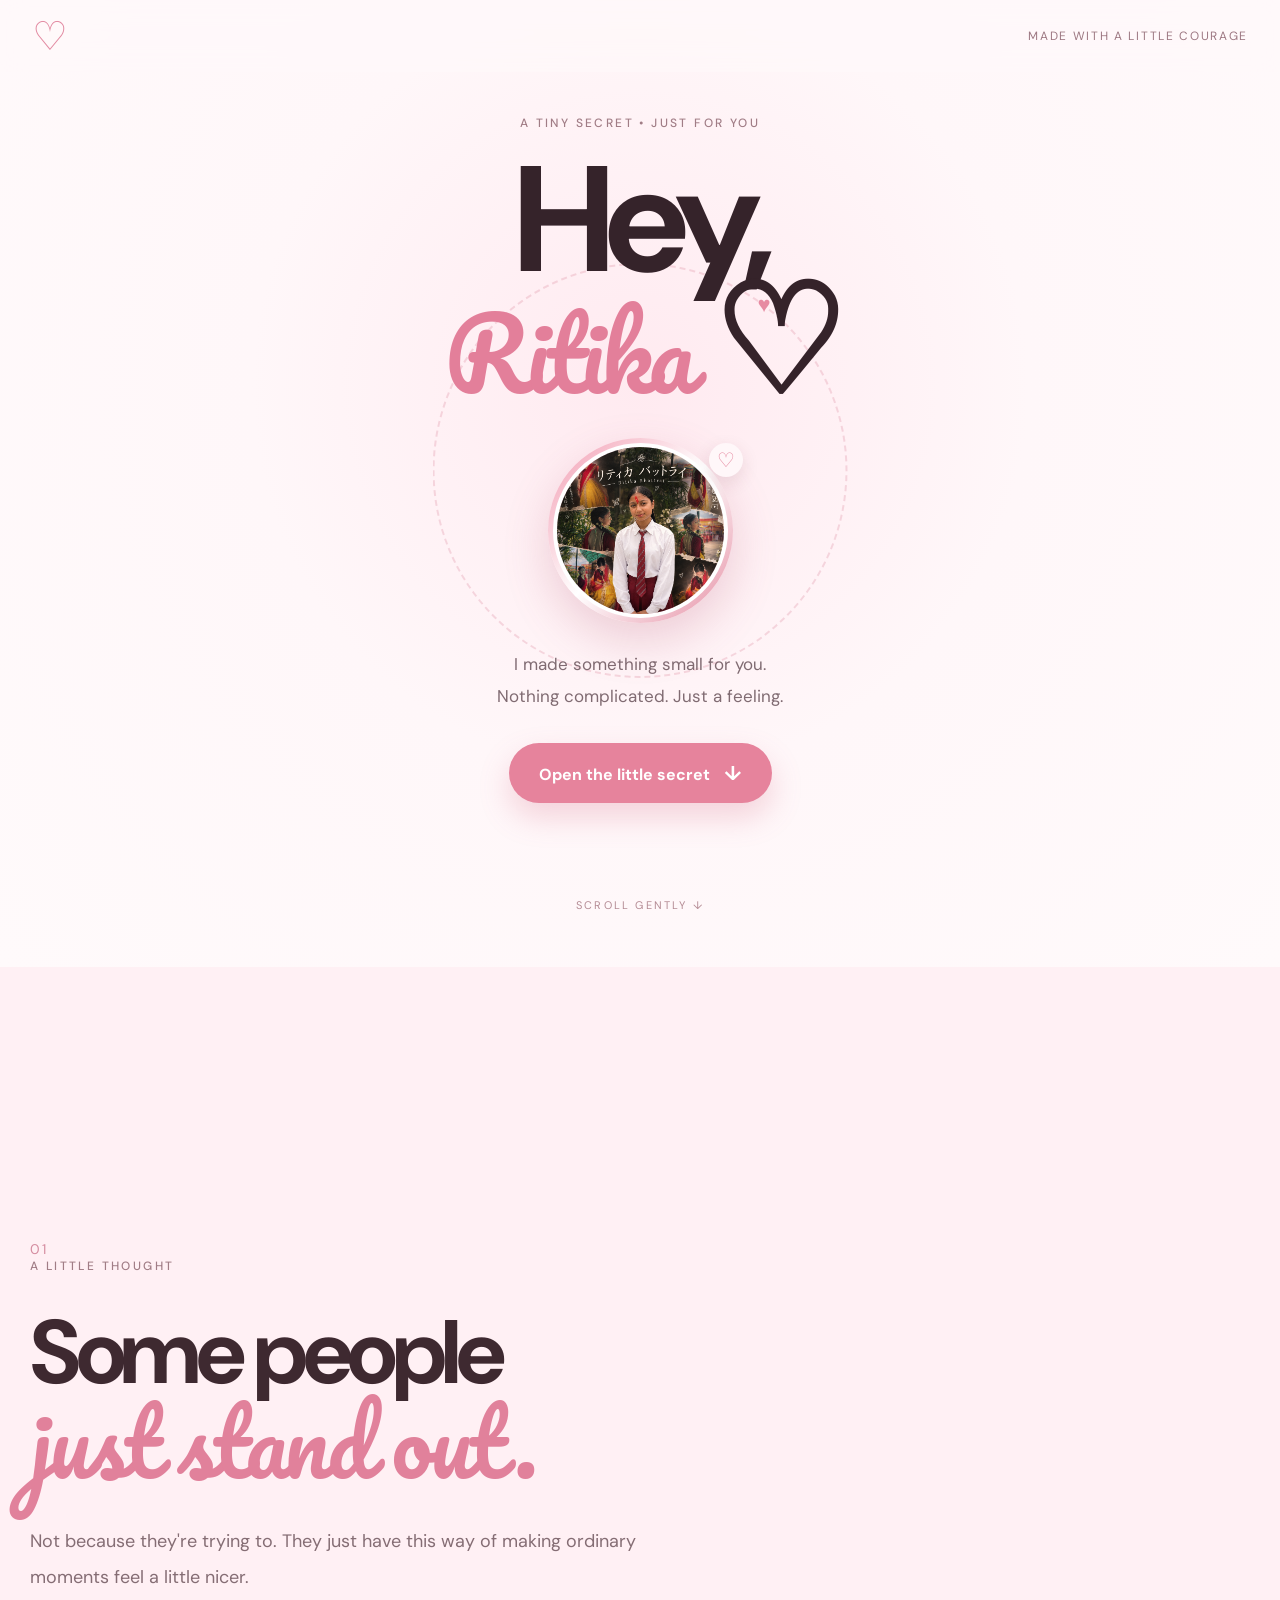
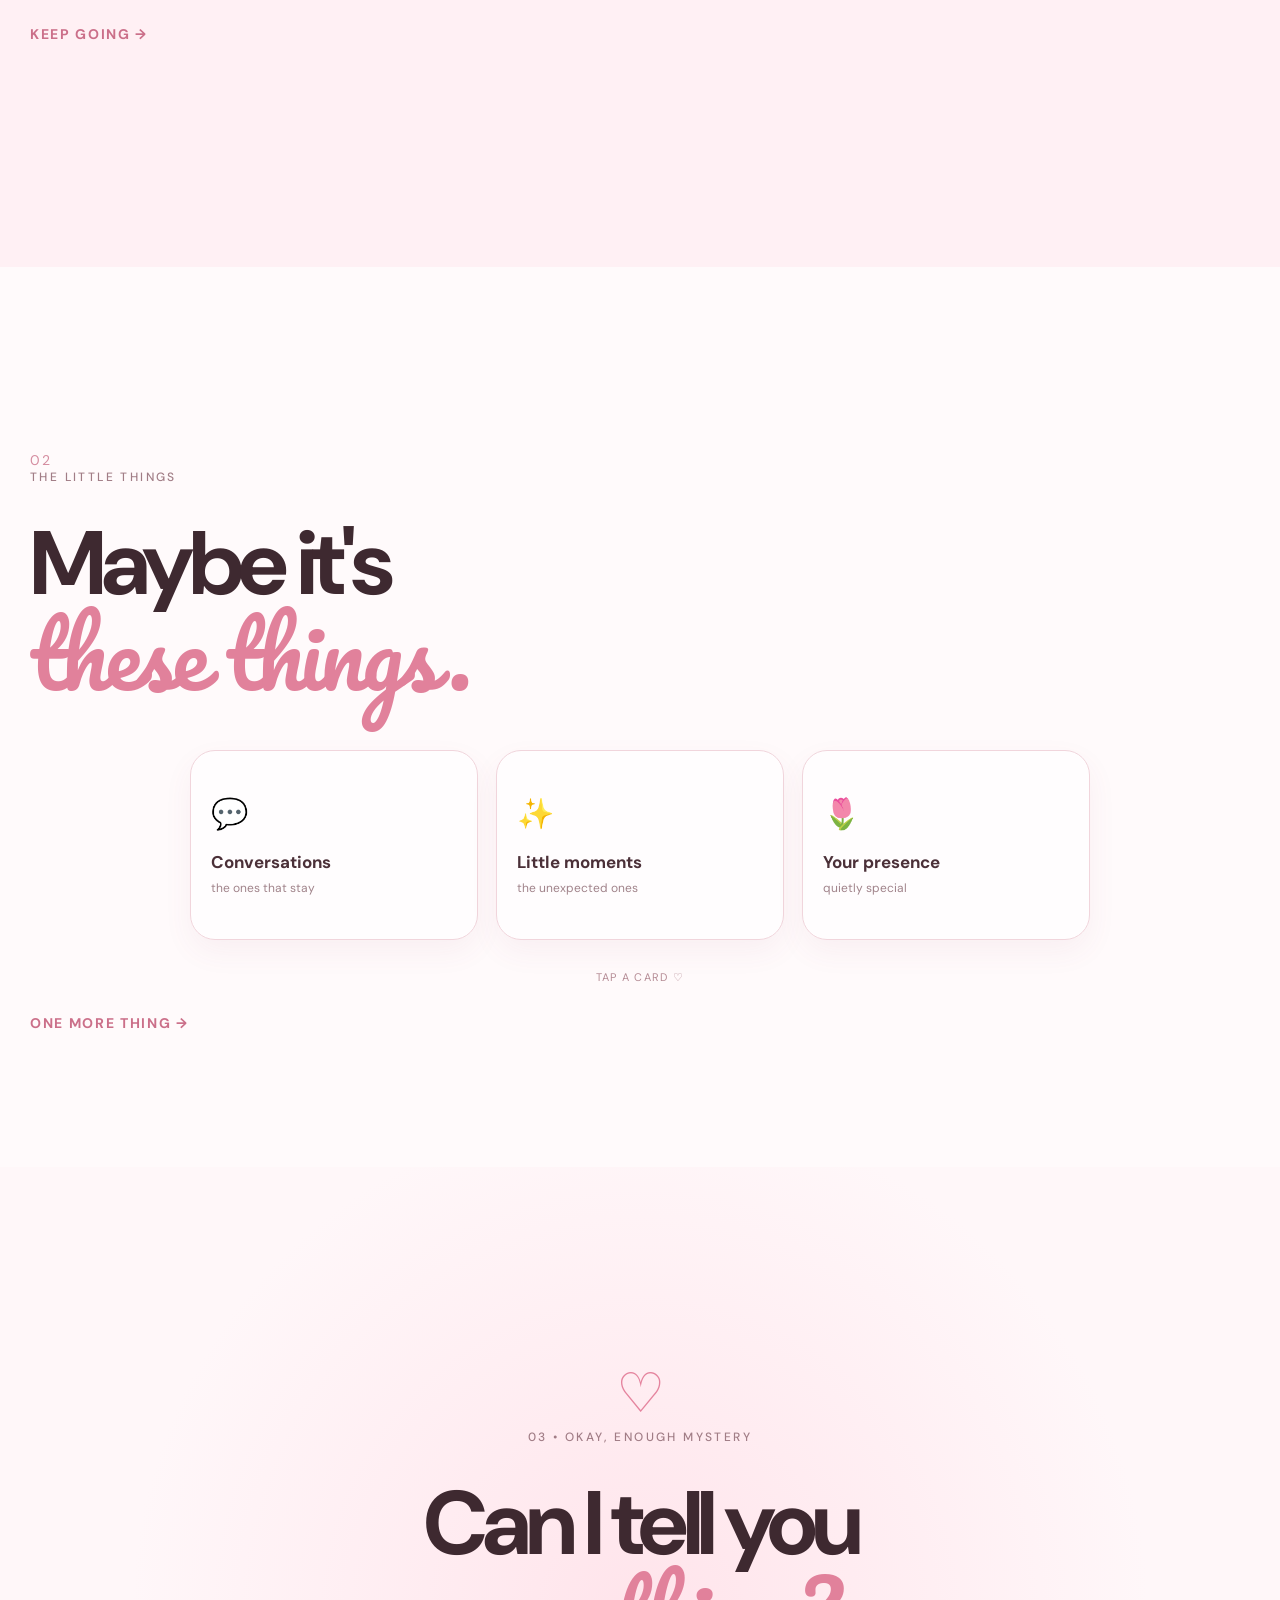
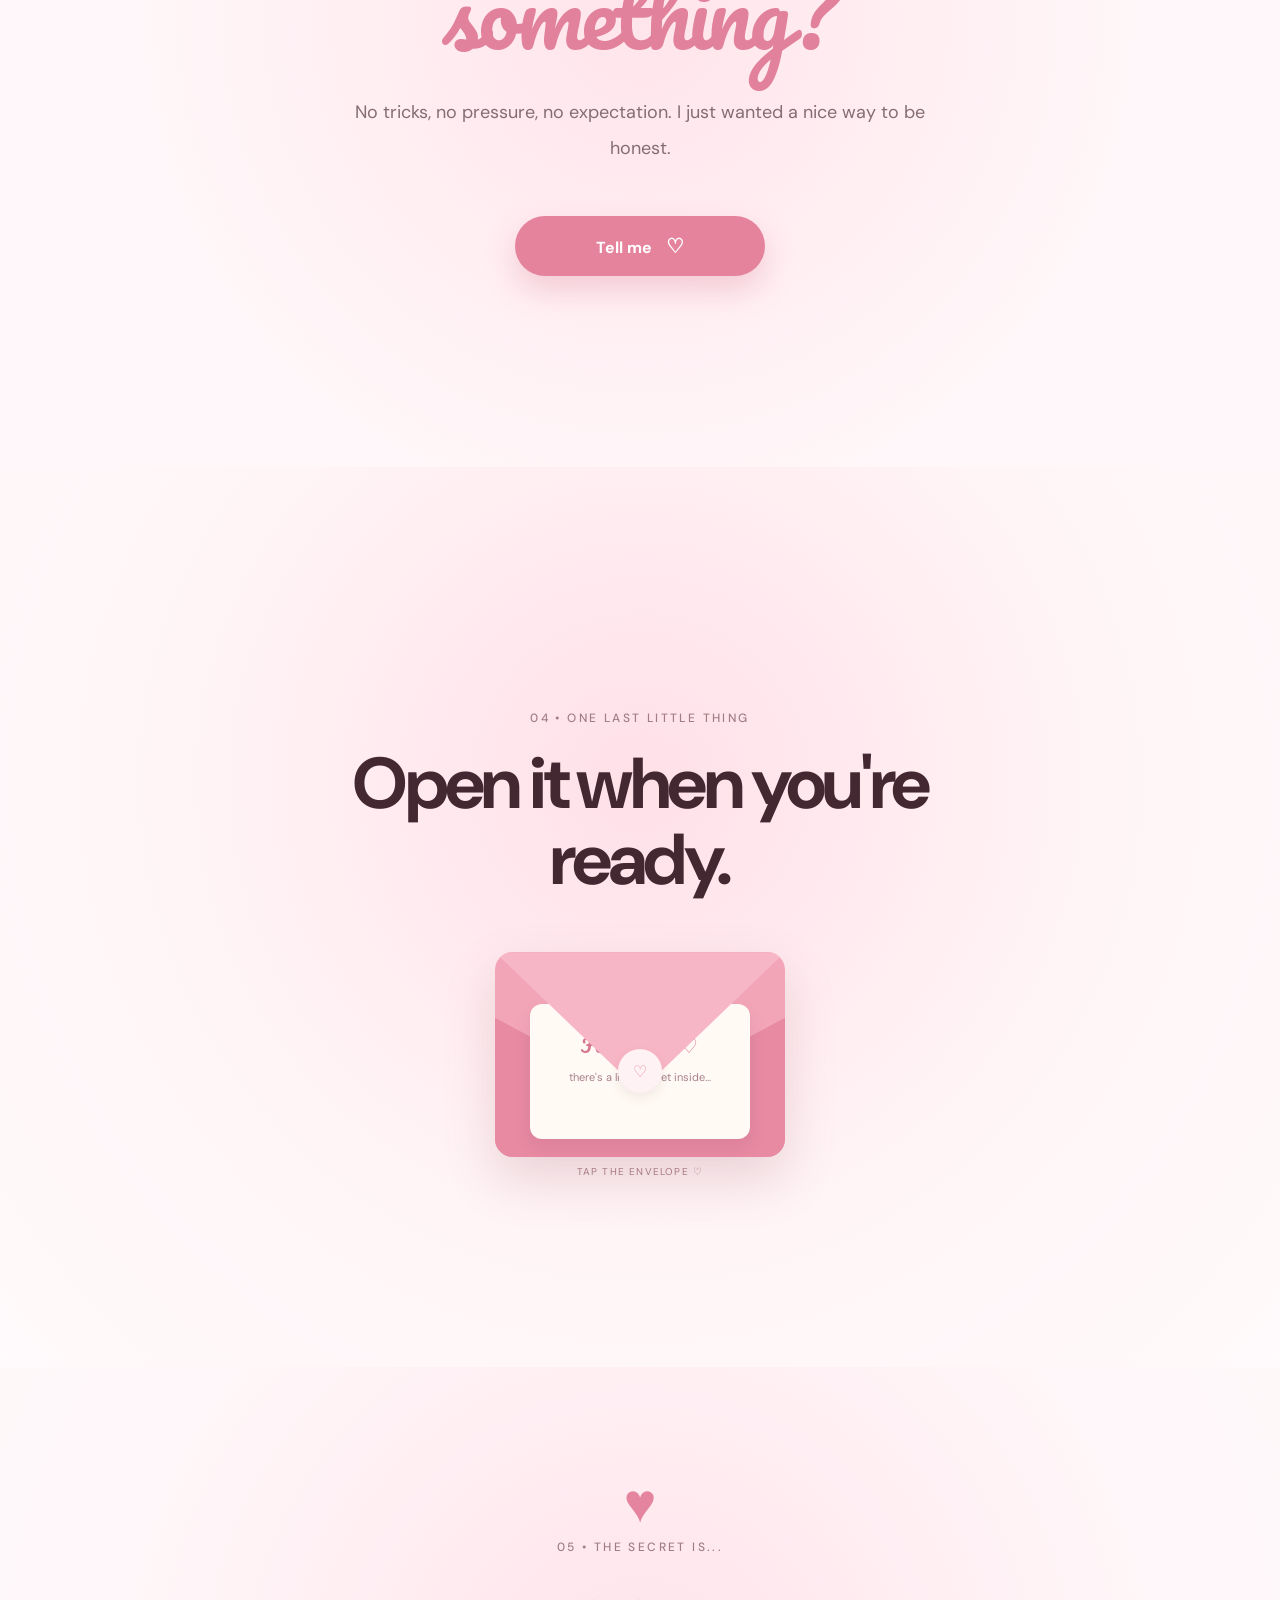
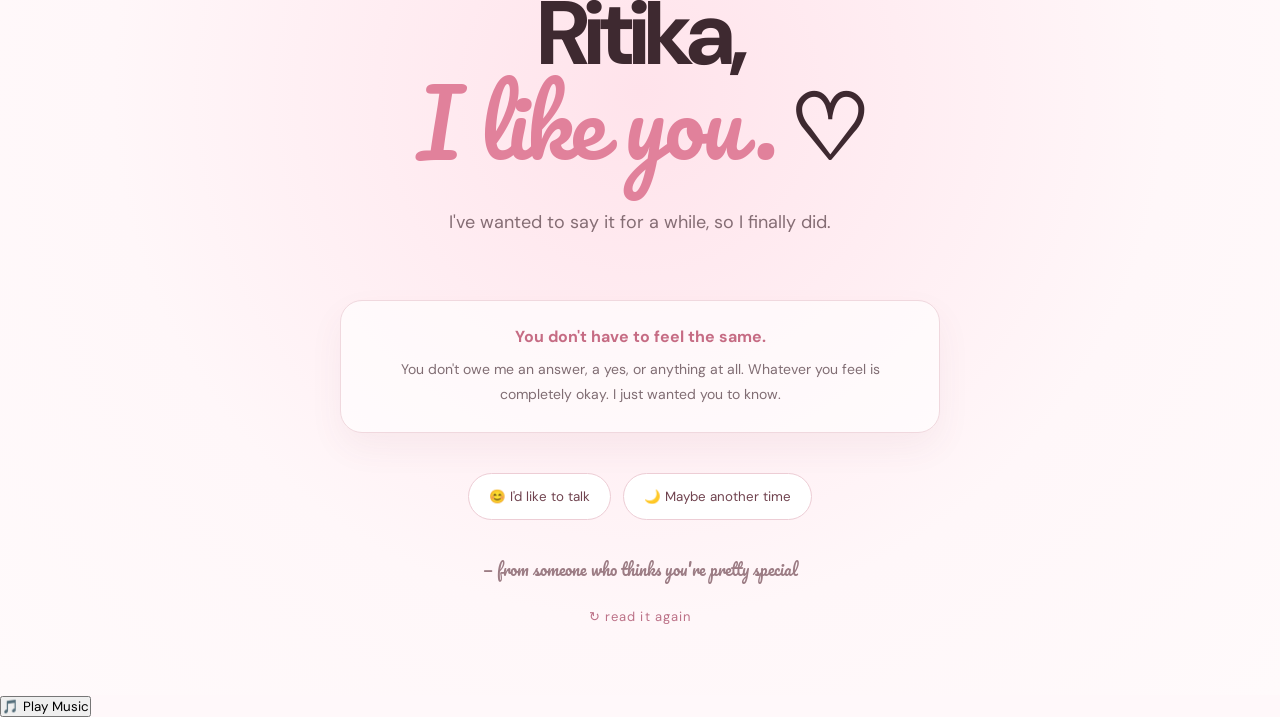
==== commit 76da0d66: "Update index.html" ====
--- a/index.html
+++ b/index.html
@@ -26,7 +26,6 @@
   <span>made with a little courage</span>
 </header>
 
-
 <main>
 
 <!-- ================= HOME ================= -->
@@ -46,12 +45,10 @@
     <em>Ritika</em> ♡
   </h1>
 
-
   <!-- PHOTO -->
   <div class="photo-frame">
     <img src="Ritika.jpg" alt="Ritika">
   </div>
-
 
   <p class="heroText">
     I made something small for you.<br>
@@ -123,7 +120,6 @@
       <small>the ones that stay</small>
     </button>
 
-
     <button
       class="note"
       data-note="Those tiny moments that make you smile for no logical reason."
@@ -133,7 +129,6 @@
       <small>the unexpected ones</small>
     </button>
 
-
     <button
       class="note"
       data-note="Sometimes just seeing someone can make an ordinary day feel a bit brighter."
@@ -197,7 +192,6 @@
     Open it when you're ready.
   </h2>
 
-
   <div
     class="envelope-wrap"
     id="envelope"
@@ -229,7 +223,6 @@
 
   </div>
 
-
   <p class="tapHint" id="tapHint">
     tap the envelope ♡
   </p>
@@ -258,7 +251,6 @@
     I've wanted to say it for a while,
     so I finally did.
   </p>
-
 
   <div class="gentle">
 
@@ -274,7 +266,6 @@
 
   </div>
 
-
   <div class="choices">
 
     <button id="talk">
@@ -287,11 +278,9 @@
 
   </div>
 
-
   <p class="sign">
     — from someone who thinks you're pretty special
   </p>
-
 
   <button class="restart" id="restart">
     ↻ read it again
@@ -328,6 +317,17 @@
 <div class="toast" id="toast"></div>
 
 
+<!-- ================= MUSIC ================= -->
+
+<audio id="bgMusic" loop>
+  <source src="song.mp3" type="audio/mpeg">
+</audio>
+
+<button id="musicBtn" class="music-btn">
+  🎵 Play Music
+</button>
+
+
 <!-- JAVASCRIPT -->
 
 <script src="script.js"></script>
--- a/style.css
+++ b/style.css
@@ -1,307 +1,698 @@
-*{
-  box-sizing:border-box;
-}
-
-html{
-  scroll-behavior:smooth;
-}
-
-body{
-  margin:0;
-  background:#fff9fa;
-  color:#4b3038;
-  font-family:"DM Sans",system-ui,sans-serif;
-  overflow-x:hidden;
+/* =====================================================
+   A LITTLE SECRET — FOR RITIKA
+   Main stylesheet
+===================================================== */
+
+* {
+  box-sizing: border-box;
+  margin: 0;
+  padding: 0;
+}
+
+html {
+  scroll-behavior: smooth;
+}
+
+body {
+  font-family: "DM Sans", sans-serif;
+  color: #432832;
+  background: #fff8fa;
+  overflow-x: hidden;
+  transition: filter .35s ease, opacity .35s ease;
+}
+
+button {
+  font-family: inherit;
 }
 
 button,
-a{
-  font:inherit;
-}
-
-header{
-  position:fixed;
-  top:0;
-  left:0;
-  width:100%;
-  z-index:20;
-  display:flex;
-  justify-content:space-between;
-  padding:18px 20px;
-  color:#a87986;
-  font-size:10px;
-  letter-spacing:.08em;
-  text-transform:uppercase;
-}
-
-.logo{
-  color:#e58b9f;
-  text-decoration:none;
-  font-size:25px;
-}
-
-
-/* =========================
-   HERO
-========================= */
-
-.hero,
-.story,
-.question,
-.confession{
-  min-height:100svh;
-  padding:100px 24px 45px;
-  display:flex;
-  flex-direction:column;
-  justify-content:center;
-  align-items:center;
-  text-align:center;
-  position:relative;
-}
-
-.hero{
+a {
+  -webkit-tap-highlight-color: transparent;
+}
+
+
+/* =====================================================
+   HEADER
+===================================================== */
+
+header {
+  position: fixed;
+  top: 0;
+  left: 0;
+  width: 100%;
+  height: 72px;
+
+  padding: 0 32px;
+
+  display: flex;
+  align-items: center;
+  justify-content: space-between;
+
+  z-index: 50;
+
+  background: rgba(255, 248, 250, .72);
+  backdrop-filter: blur(12px);
+}
+
+header span {
+  color: #9d7882;
+  font-size: 12px;
+  letter-spacing: .14em;
+  text-transform: uppercase;
+}
+
+.logo {
+  color: #e28aa1;
+  font-size: 40px;
+  text-decoration: none;
+  line-height: 1;
+}
+
+
+/* =====================================================
+   FLOATING HEARTS
+===================================================== */
+
+.floating-hearts {
+  position: fixed;
+  inset: 0;
+  overflow: hidden;
+
+  pointer-events: none;
+
+  z-index: 20;
+}
+
+.floating-heart {
+  position: absolute;
+  bottom: -40px;
+
+  color: #e58aa0;
+
+  opacity: .55;
+
+  animation:
+    floatUp var(--duration) linear forwards;
+
+  text-shadow:
+    0 4px 12px rgba(214, 111, 136, .2);
+}
+
+@keyframes floatUp {
+
+  to {
+    transform:
+      translate(var(--drift), -115vh)
+      rotate(20deg);
+
+    opacity: 0;
+  }
+
+}
+
+
+/* =====================================================
+   COMMON
+===================================================== */
+
+section {
+  position: relative;
+}
+
+.eyebrow {
+  color: #a17d86;
+
+  font-size: 12px;
+  font-weight: 500;
+
+  letter-spacing: .2em;
+  text-transform: uppercase;
+}
+
+.copy {
+  max-width: 620px;
+
+  margin: 30px auto;
+
+  color: #856d74;
+
+  font-size: 18px;
+  line-height: 2;
+}
+
+.center {
+  text-align: center;
+}
+
+.num {
+  display: block;
+
+  color: #d58da0;
+
+  font-size: 14px;
+  letter-spacing: .15em;
+}
+
+
+/* =====================================================
+   HOME / HERO
+===================================================== */
+
+.hero {
+  min-height: 100svh;
+
+  padding:
+    115px 25px
+    55px;
+
+  display: flex;
+  flex-direction: column;
+  align-items: center;
+  justify-content: center;
+
+  text-align: center;
+
   background:
     radial-gradient(
-      circle at 50% 36%,
-      #ffe2e8,
-      #fff5f7 35%,
-      #fff9fa 72%
+      circle at 50% 40%,
+      #ffeaf0 0%,
+      #fff7f9 45%,
+      #fffafb 100%
     );
-}
-
-.orbit{
-  position:absolute;
-  width:230px;
-  height:230px;
-  border:1px dashed #efb6c3;
-  border-radius:50%;
-  top:18%;
-  animation:spin 18s linear infinite;
-}
-
-.orbit b{
-  position:absolute;
-  top:-11px;
-  left:calc(50% - 15px);
-  background:#fff0f3;
-  color:#e98ba0;
-  padding:6px 9px;
-  border-radius:50%;
-}
-
-.eyebrow{
-  font-size:10px;
-  letter-spacing:.18em;
-  text-transform:uppercase;
-  color:#ad7d88;
-  margin:0 0 22px;
-  z-index:2;
-}
-
-.hero h1{
-  font-size:clamp(65px,19vw,125px);
-  line-height:.85;
-  letter-spacing:-.07em;
-  margin:0;
-  z-index:2;
-}
-
-.hero h1 em,
-h2 em{
-  font-family:Pacifico,cursive;
-  color:#e8899e;
-  font-weight:400;
-  font-style:normal;
-}
-
-.heroText{
-  color:#8f6d76;
-  line-height:1.8;
-  font-size:14px;
-  margin:30px 0;
-  z-index:2;
-}
-
-.primary{
-  z-index:2;
-  border:0;
-  border-radius:999px;
-  background:#e8899e;
-  color:#fff;
-  padding:15px 21px;
-  box-shadow:0 12px 30px #e8899e38;
-  cursor:pointer;
-  transition:.25s;
-  font-weight:600;
-}
-
-.primary span{
-  margin-left:12px;
-}
-
-.primary:hover{
-  transform:translateY(-3px);
-}
-
-.swipe{
-  position:absolute;
-  bottom:25px;
-  color:#b9959e;
-  text-transform:uppercase;
-  letter-spacing:.15em;
-}
-
-
-/* =========================
-   STORY
-========================= */
-
-.story{
-  align-items:flex-start;
-  text-align:left;
-  max-width:760px;
-  margin:auto;
-  width:100%;
-  padding-left:30px;
-  padding-right:30px;
-}
-
-.blush{
-  background:#fff0f3;
-}
-
-.num{
-  font-size:11px;
-  color:#e8899e;
-  margin-bottom:55px;
+
+  overflow: hidden;
+}
+
+.hero .eyebrow {
+  position: relative;
+  z-index: 2;
+
+  margin-bottom: 28px;
+}
+
+
+/* Orbit */
+
+.orbit {
+  position: absolute;
+
+  width: 415px;
+  height: 415px;
+
+  top: 50%;
+  left: 50%;
+
+  transform: translate(-50%, -53%);
+
+  border: 2px dashed rgba(221, 143, 163, .3);
+
+  border-radius: 50%;
+
+  pointer-events: none;
+}
+
+.orbit b {
+  position: absolute;
+
+  right: 75px;
+  top: 25px;
+
+  color: #e78ba2;
+
+  font-size: 22px;
+
+  animation: orbitHeart 4s ease-in-out infinite;
+}
+
+@keyframes orbitHeart {
+
+  0%,
+  100% {
+    transform: translateY(0) rotate(-10deg);
+  }
+
+  50% {
+    transform: translateY(-12px) rotate(10deg);
+  }
+
+}
+
+
+/* Main title */
+
+.hero h1 {
+  position: relative;
+  z-index: 2;
+
+  font-size: clamp(70px, 17vw, 150px);
+
+  line-height: .82;
+
+  letter-spacing: -.06em;
+
+  color: #35232a;
+
+  margin-bottom: 25px;
+}
+
+.hero h1 em {
+  font-family: Pacifico, cursive;
+
+  font-style: normal;
+
+  font-weight: 400;
+
+  color: #e37f9a;
+
+  font-size: .65em;
+
+  letter-spacing: -.04em;
+}
+
+
+/* =====================================================
+   PHOTO
+===================================================== */
+
+.photo-frame {
+  position: relative;
+  z-index: 4;
+
+  width: 185px;
+  height: 185px;
+
+  margin: 8px auto 25px;
+
+  padding: 5px;
+
+  border-radius: 50%;
+
+  background:
+    linear-gradient(
+      135deg,
+      #f29ab0,
+      #fff,
+      #e58ca2
+    );
+
+  box-shadow:
+    0 18px 45px rgba(174, 79, 105, .22);
+
+  animation:
+    photoFloat 4s ease-in-out infinite;
+}
+
+.photo-frame::before {
+  content: "♡";
+
+  position: absolute;
+
+  right: -10px;
+  top: 5px;
+
+  width: 34px;
+  height: 34px;
+
+  display: grid;
+  place-items: center;
+
+  border-radius: 50%;
+
+  background: #fff7f9;
+
+  color: #e4869e;
+
+  font-size: 20px;
+
+  box-shadow:
+    0 6px 18px rgba(100, 30, 50, .12);
+
+  z-index: 5;
+}
+
+.photo-frame img {
+  width: 100%;
+  height: 100%;
+
+  display: block;
+
+  object-fit: cover;
+
+  border-radius: 50%;
+
+  border: 4px solid #fff;
+
+}
+
+@keyframes photoFloat {
+
+  0%,
+  100% {
+    transform: translateY(0);
+  }
+
+  50% {
+    transform: translateY(-7px);
+  }
+
+}
+
+
+/* Hero text */
+
+.heroText {
+  position: relative;
+  z-index: 2;
+
+  color: #806b72;
+
+  font-size: 17px;
+
+  line-height: 1.9;
+
+  margin-bottom: 30px;
+}
+
+
+/* =====================================================
+   BUTTONS
+===================================================== */
+
+.primary {
+  position: relative;
+  z-index: 3;
+
+  border: 0;
+
+  padding: 17px 30px;
+
+  min-width: 250px;
+
+  border-radius: 50px;
+
+  background: #e6839c;
+
+  color: white;
+
+  font-size: 16px;
+  font-weight: 700;
+
+  cursor: pointer;
+
+  box-shadow:
+    0 14px 30px rgba(213, 100, 128, .25);
+
+  transition:
+    transform .25s ease,
+    box-shadow .25s ease,
+    background .25s ease;
+}
+
+.primary span {
+  margin-left: 10px;
+
+  font-size: 20px;
+}
+
+.primary:hover {
+  transform: translateY(-3px);
+
+  background: #df7893;
+
+  box-shadow:
+    0 18px 35px rgba(213, 100, 128, .32);
+}
+
+.primary:active {
+  transform: scale(.95);
+}
+
+.swipe {
+  position: relative;
+  z-index: 2;
+
+  margin-top: 95px;
+
+  color: #b48b94;
+
+  font-size: 11px;
+
+  letter-spacing: .2em;
+
+  text-transform: uppercase;
+}
+
+
+/* =====================================================
+   STORY SECTIONS
+===================================================== */
+
+.story {
+  min-height: 100svh;
+
+  padding:
+    120px 30px
+    70px;
+
+  display: flex;
+  flex-direction: column;
+  justify-content: center;
+
+  background: #fffafb;
+}
+
+.story.blush {
+  background: #fff0f4;
 }
 
 .story h2,
 .question h2,
-.confession h2{
-  font-size:clamp(43px,11vw,80px);
-  line-height:1.03;
-  letter-spacing:-.05em;
-  margin:0 0 30px;
-}
-
-.copy{
-  max-width:470px;
-  color:#8c6d75;
-  font-size:14px;
-  line-height:1.9;
-}
-
-.center{
-  text-align:center;
-}
-
-.link{
-  border:0;
-  background:none;
-  color:#df718a;
-  font-weight:600;
-  font-size:11px;
-  text-transform:uppercase;
-  letter-spacing:.12em;
-  padding:0;
-  margin-top:35px;
-  cursor:pointer;
-}
-
-
-/* =========================
-   CARDS
-========================= */
-
-.notes{
-  width:100%;
-  display:grid;
-  grid-template-columns:repeat(3,1fr);
-  gap:12px;
-  margin-top:20px;
-}
-
-.note{
-  border:1px solid #f0d5db;
-  background:#fffafa;
-  border-radius:22px;
-  padding:18px 15px;
-  min-height:170px;
-  text-align:left;
-  display:flex;
-  flex-direction:column;
-  justify-content:flex-end;
-  color:#5c3c45;
-  cursor:pointer;
-  transition:.3s;
-}
-
-.note:hover{
-  transform:translateY(-5px);
-  border-color:#e8a5b2;
-  box-shadow:0 15px 35px #e8a5b21f;
-}
-
-.note span{
-  font-size:25px;
-  align-self:flex-start;
-  margin-bottom:auto;
-}
-
-.note strong{
-  font-size:15px;
-}
-
-.note small{
-  color:#aa858e;
-  font-size:9px;
-  text-transform:uppercase;
-  letter-spacing:.1em;
-  margin-top:5px;
-}
-
-.tap{
-  font-size:9px;
-  color:#b28c95;
-  text-transform:uppercase;
-  letter-spacing:.12em;
-}
-
-
-/* =========================
+.confession h2 {
+  margin-top: 35px;
+
+  font-size: clamp(52px, 12vw, 90px);
+
+  line-height: .98;
+
+  letter-spacing: -.06em;
+
+  color: #3e2930;
+}
+
+.story h2 em,
+.question h2 em,
+.confession h2 em {
+  font-family: Pacifico, cursive;
+
+  font-style: normal;
+
+  font-weight: 400;
+
+  color: #e1819b;
+
+  letter-spacing: -.03em;
+}
+
+.story .copy {
+  margin-left: 0;
+  margin-right: 0;
+
+  max-width: 650px;
+}
+
+.link {
+  width: fit-content;
+
+  border: 0;
+
+  background: transparent;
+
+  color: #cb6f89;
+
+  font-size: 14px;
+  font-weight: 700;
+
+  letter-spacing: .12em;
+
+  cursor: pointer;
+
+  transition:
+    transform .2s ease,
+    color .2s ease;
+}
+
+.link:hover {
+  transform: translateX(5px);
+  color: #b95773;
+}
+
+.link:active {
+  transform: scale(.95);
+}
+
+
+/* =====================================================
+   LITTLE CARDS
+===================================================== */
+
+.notes {
+  display: grid;
+
+  grid-template-columns:
+    repeat(3, minmax(0, 1fr));
+
+  gap: 18px;
+
+  max-width: 900px;
+
+  margin: 45px auto 20px;
+
+  width: 100%;
+}
+
+.note {
+  min-height: 190px;
+
+  padding: 25px 20px;
+
+  border: 1px solid #f1d5dc;
+
+  border-radius: 25px;
+
+  background: rgba(255,255,255,.7);
+
+  color: #4b3038;
+
+  text-align: left;
+
+  cursor: pointer;
+
+  display: flex;
+  flex-direction: column;
+  justify-content: center;
+
+  box-shadow:
+    0 12px 30px rgba(150, 75, 95, .06);
+
+  transition:
+    transform .3s ease,
+    box-shadow .3s ease;
+}
+
+.note:hover {
+  transform: translateY(-7px);
+
+  box-shadow:
+    0 20px 40px rgba(150, 75, 95, .12);
+}
+
+.note:active {
+  transform: scale(.95);
+}
+
+.note > span {
+  font-size: 30px;
+
+  margin-bottom: 18px;
+}
+
+.note strong {
+  font-size: 17px;
+}
+
+.note small {
+  margin-top: 7px;
+
+  color: #a0838a;
+
+  font-size: 12px;
+}
+
+.tap {
+  margin: 10px auto 30px;
+
+  color: #b48b94;
+
+  font-size: 11px;
+
+  letter-spacing: .12em;
+
+  text-transform: uppercase;
+}
+
+
+/* =====================================================
    QUESTION
-========================= */
-
-.question{
+===================================================== */
+
+.question {
+  min-height: 100svh;
+
+  padding: 100px 25px;
+
+  display: flex;
+  flex-direction: column;
+  align-items: center;
+  justify-content: center;
+
+  text-align: center;
+
   background:
-    linear-gradient(
-      180deg,
-      #fff5f7,
-      #ffe9ee
+    radial-gradient(
+      circle at center,
+      #ffe4eb,
+      #fff7f9 65%
     );
 }
 
-.bigHeart{
-  font-size:80px;
-  color:#e98ba0;
-  margin-bottom:20px;
-  animation:pulse 2.4s infinite;
-}
-
-
-/* =========================
+.bigHeart {
+  color: #e5849e;
+
+  font-size: 55px;
+
+  animation:
+    heartPulse 1.8s ease-in-out infinite;
+}
+
+@keyframes heartPulse {
+
+  0%,
+  100% {
+    transform: scale(1);
+  }
+
+  50% {
+    transform: scale(1.12);
+  }
+
+}
+
+.question h2 {
+  max-width: 800px;
+}
+
+.question .primary {
+  margin-top: 20px;
+}
+
+
+/* =====================================================
    ENVELOPE
-========================= */
-
-.envelopeSection{
-  min-height:100svh;
-  padding:90px 24px 45px;
-  display:flex;
-  flex-direction:column;
-  justify-content:center;
-  align-items:center;
-  text-align:center;
+===================================================== */
+
+.envelopeSection {
+  min-height: 100svh;
+
+  padding:
+    100px 24px
+    45px;
+
+  display: flex;
+  flex-direction: column;
+  justify-content: center;
+  align-items: center;
+
+  text-align: center;
 
   background:
     radial-gradient(
@@ -312,45 +703,62 @@
     );
 }
 
-.envelopeSection h2{
-  font-size:clamp(42px,10vw,72px);
-  line-height:1.05;
-  letter-spacing:-.05em;
-  margin:0 0 20px;
-}
-
-.envelope-wrap{
-  width:290px;
-  height:205px;
-  margin:35px auto 8px;
-  perspective:900px;
-  cursor:pointer;
-  outline:none;
-}
-
-.envelope{
-  position:relative;
-  width:100%;
-  height:100%;
-  filter:drop-shadow(
-    0 22px 25px #7a354528
-  );
+.envelopeSection h2 {
+  max-width: 650px;
+
+  margin: 20px 0;
+
+  font-size: clamp(42px, 10vw, 72px);
+
+  line-height: 1.05;
+
+  letter-spacing: -.05em;
+}
+
+
+/* Envelope container */
+
+.envelope-wrap {
+  width: 290px;
+  height: 205px;
+
+  margin: 35px auto 8px;
+
+  perspective: 900px;
+
+  cursor: pointer;
+
+  outline: none;
+}
+
+.envelope {
+  position: relative;
+
+  width: 100%;
+  height: 100%;
+
+  filter:
+    drop-shadow(
+      0 22px 25px rgba(122, 53, 69, .16)
+    );
 }
 
 .env-back,
 .pocket,
-.flap{
-  position:absolute;
-  inset:0;
-  border-radius:18px;
-}
-
-.env-back{
-  background:#f3a5b8;
-}
-
-.pocket{
-  background:#e78aa2;
+.flap {
+  position: absolute;
+
+  inset: 0;
+
+  border-radius: 18px;
+}
+
+.env-back {
+  background: #f3a5b8;
+}
+
+.pocket {
+  background: #e78aa2;
 
   clip-path:
     polygon(
@@ -362,8 +770,8 @@
     );
 }
 
-.flap{
-  background:#f7b6c5;
+.flap {
+  background: #f7b6c5;
 
   clip-path:
     polygon(
@@ -372,445 +780,620 @@
       50% 68%
     );
 
-  transform-origin:50% 0;
+  transform-origin: 50% 0;
 
   transition:
     transform .8s cubic-bezier(.2,.8,.2,1);
 
-  z-index:5;
-}
-
-.letter-paper{
-  position:absolute;
-
-  left:12%;
-  width:76%;
-  height:135px;
-  top:27px;
-
-  background:#fffaf4;
-
-  border-radius:12px;
-
-  padding:23px 15px;
-
-  display:flex;
-  flex-direction:column;
-  gap:8px;
-
-  transform:translateY(25px);
+  z-index: 5;
+}
+
+
+/* Letter */
+
+.letter-paper {
+  position: absolute;
+
+  left: 12%;
+
+  width: 76%;
+
+  height: 135px;
+
+  top: 27px;
+
+  padding: 23px 15px;
+
+  background: #fffaf4;
+
+  border-radius: 12px;
+
+  display: flex;
+  flex-direction: column;
+
+  gap: 8px;
+
+  transform: translateY(25px);
 
   transition:
     transform .9s cubic-bezier(.2,.8,.2,1);
 
-  z-index:2;
+  z-index: 2;
 
   box-shadow:
-    0 8px 18px #501e2d14;
-}
-
-.letter-paper b{
-  font-family:Pacifico,cursive;
-  color:#d7788f;
-  font-size:20px;
-  font-weight:400;
-}
-
-.letter-paper span{
-  font-size:11px;
-  color:#a8818a;
-}
-
-.seal{
-  position:absolute;
-
-  left:50%;
-  top:58%;
+    0 8px 18px rgba(80,30,45,.08);
+}
+
+.letter-paper b {
+  font-family: Pacifico, cursive;
+
+  color: #d7788f;
+
+  font-size: 20px;
+
+  font-weight: 400;
+}
+
+.letter-paper span {
+  color: #a8818a;
+
+  font-size: 11px;
+}
+
+
+/* Seal */
+
+.seal {
+  position: absolute;
+
+  left: 50%;
+  top: 58%;
 
   transform:
-    translate(-50%,-50%);
-
-  width:44px;
-  height:44px;
-
-  border-radius:50%;
-
-  display:grid;
-  place-items:center;
-
-  background:#fff2f5;
-  color:#e8899e;
-
-  z-index:7;
+    translate(-50%, -50%);
+
+  width: 44px;
+  height: 44px;
+
+  border-radius: 50%;
+
+  display: grid;
+  place-items: center;
+
+  background: #fff2f5;
+
+  color: #e8899e;
+
+  z-index: 7;
 
   box-shadow:
-    0 5px 12px #6e294018;
-
-  transition:.3s;
-}
-
-.envelope-wrap.open .flap{
-  transform:rotateX(180deg);
-  z-index:1;
-}
-
-.envelope-wrap.open .letter-paper{
-  transform:translateY(-80px);
-  z-index:6;
-}
-
-.envelope-wrap.open .seal{
-  opacity:0;
-}
-
-.tapHint{
-  font-size:10px;
-  color:#ae8089;
-  letter-spacing:.12em;
-  text-transform:uppercase;
-}
-
-.envelope-wrap:focus-visible{
-  outline:3px solid #f0aabb;
-  outline-offset:8px;
-  border-radius:20px;
-}
-
-
-/* =========================
+    0 5px 12px rgba(110,41,64,.09);
+
+  transition: .3s;
+}
+
+
+/* Open state */
+
+.envelope-wrap.open .flap {
+  transform: rotateX(180deg);
+
+  z-index: 1;
+}
+
+.envelope-wrap.open .letter-paper {
+  transform: translateY(-80px);
+
+  z-index: 6;
+}
+
+.envelope-wrap.open .seal {
+  opacity: 0;
+}
+
+.tapHint {
+  color: #ae8089;
+
+  font-size: 10px;
+
+  letter-spacing: .12em;
+
+  text-transform: uppercase;
+}
+
+.envelope-wrap:focus-visible {
+  outline: 3px solid #f0aabb;
+
+  outline-offset: 8px;
+
+  border-radius: 20px;
+}
+
+
+/* =====================================================
    CONFESSION
-========================= */
-
-.confession{
+===================================================== */
+
+.confession {
+  min-height: 100svh;
+
+  padding:
+    100px 25px
+    70px;
+
+  display: flex;
+  flex-direction: column;
+  align-items: center;
+  justify-content: center;
+
+  text-align: center;
+
   background:
     radial-gradient(
-      circle at 50% 25%,
-      #ffdce4,
-      #fff5f7 48%,
+      circle at 50% 35%,
+      #ffe3eb,
+      #fff7f9 60%,
       #fffafb
     );
 }
 
-.confession h2{
-  font-size:clamp(48px,13vw,92px);
-}
-
-.gentle{
-  max-width:500px;
-
-  background:#fff;
-
-  border:1px solid #f0d4da;
-
-  border-radius:22px;
-
-  padding:20px;
-
-  margin:28px 0;
-
-  color:#795660;
+.confession h2 {
+  font-size: clamp(50px, 12vw, 90px);
+}
+
+.gentle {
+  max-width: 600px;
+
+  margin: 30px auto;
+
+  padding: 25px;
+
+  border-radius: 22px;
+
+  background: rgba(255,255,255,.65);
+
+  border: 1px solid #f0d8de;
 
   box-shadow:
-    0 12px 30px #d8899c12;
-}
-
-.gentle strong{
-  font-size:13px;
-}
-
-.gentle p{
-  font-size:11px;
-  line-height:1.8;
-  color:#9b7b84;
-}
-
-.choices{
-  display:flex;
-  gap:10px;
-  flex-wrap:wrap;
-  justify-content:center;
-}
-
-.choices button{
-  border:1px solid #e7a4b2;
-  background:#fff;
-  border-radius:999px;
-  color:#b15d73;
-  padding:12px 16px;
-  font-size:11px;
-  cursor:pointer;
-}
-
-.choices button:hover{
-  background:#fff0f3;
-}
-
-.sign{
-  font-family:Pacifico,cursive;
-  color:#ba8290;
-  font-size:15px;
-  margin:30px 0 0;
-}
-
-.restart{
-  border:0;
-  background:none;
-  color:#b7949c;
-  font-size:9px;
-  text-transform:uppercase;
-  letter-spacing:.12em;
-  margin-top:28px;
-  cursor:pointer;
-}
-
-
-/* =========================
+    0 15px 35px rgba(130,60,80,.06);
+}
+
+.gentle strong {
+  color: #c66c84;
+
+  font-size: 16px;
+}
+
+.gentle p {
+  margin-top: 10px;
+
+  color: #806d73;
+
+  font-size: 14px;
+
+  line-height: 1.8;
+}
+
+.choices {
+  display: flex;
+
+  flex-wrap: wrap;
+
+  justify-content: center;
+
+  gap: 12px;
+
+  margin-top: 10px;
+}
+
+.choices button {
+  padding: 14px 20px;
+
+  border-radius: 30px;
+
+  border: 1px solid #edcdd5;
+
+  background: white;
+
+  color: #70434f;
+
+  cursor: pointer;
+
+  transition:
+    transform .2s ease,
+    background .2s ease;
+}
+
+.choices button:hover {
+  transform: translateY(-3px);
+
+  background: #fff0f4;
+}
+
+.choices button:active {
+  transform: scale(.95);
+}
+
+.sign {
+  margin-top: 35px;
+
+  color: #9c7c84;
+
+  font-family: Pacifico, cursive;
+
+  font-size: 16px;
+}
+
+.restart {
+  margin-top: 25px;
+
+  border: 0;
+
+  background: transparent;
+
+  color: #bc7187;
+
+  cursor: pointer;
+
+  font-size: 13px;
+
+  letter-spacing: .08em;
+}
+
+
+/* =====================================================
    MODAL
-========================= */
-
-.modal{
-  position:fixed;
-  inset:0;
-
-  background:#5d354355;
-
-  backdrop-filter:blur(8px);
-
-  display:none;
-  place-items:center;
-
-  padding:22px;
-
-  z-index:50;
-}
-
-.modal.open{
-  display:grid;
-}
-
-.modalCard{
-  width:min(410px,100%);
-
-  background:#fff9fa;
-
-  border-radius:26px;
-
-  padding:42px 26px 30px;
-
-  text-align:center;
+===================================================== */
+
+.modal {
+  position: fixed;
+
+  inset: 0;
+
+  z-index: 100;
+
+  display: none;
+
+  align-items: center;
+  justify-content: center;
+
+  padding: 25px;
+
+  background: rgba(65,30,40,.35);
+
+  backdrop-filter: blur(7px);
+}
+
+.modal.open {
+  display: flex;
+
+  animation:
+    fadeIn .25s ease;
+}
+
+@keyframes fadeIn {
+
+  from {
+    opacity: 0;
+  }
+
+  to {
+    opacity: 1;
+  }
+
+}
+
+.modalCard {
+  position: relative;
+
+  width: min(90vw, 430px);
+
+  padding: 45px 30px 35px;
+
+  border-radius: 28px;
+
+  background: #fffafb;
+
+  text-align: center;
 
   box-shadow:
-    0 25px 70px #63354233;
-
-  position:relative;
-
-  color:#e8899e;
-
-  font-size:34px;
-}
-
-.modalCard p{
-  font-family:Pacifico,cursive;
-  color:#9b5e70;
-  font-size:23px;
-  line-height:1.45;
-  margin:18px 0 0;
-}
-
-.close{
-  position:absolute;
-  right:15px;
-  top:10px;
-
-  border:0;
-  background:none;
-
-  color:#b58b94;
-
-  font-size:25px;
-
-  cursor:pointer;
-}
-
-
-/* =========================
+    0 25px 70px rgba(50,20,30,.2);
+
+  animation:
+    modalPop .3s ease;
+}
+
+@keyframes modalPop {
+
+  from {
+    transform: scale(.9) translateY(15px);
+
+    opacity: 0;
+  }
+
+  to {
+    transform: scale(1) translateY(0);
+
+    opacity: 1;
+  }
+
+}
+
+.modalHeart {
+  color: #e4849d;
+
+  font-size: 42px;
+}
+
+.modalCard p {
+  margin-top: 20px;
+
+  color: #765d65;
+
+  line-height: 1.8;
+}
+
+.close {
+  position: absolute;
+
+  top: 12px;
+  right: 17px;
+
+  border: 0;
+
+  background: transparent;
+
+  color: #9e7b84;
+
+  font-size: 30px;
+
+  cursor: pointer;
+}
+
+
+/* =====================================================
    TOAST
-========================= */
-
-.toast{
-  position:fixed;
-
-  bottom:22px;
-  left:50%;
+===================================================== */
+
+.toast {
+  position: fixed;
+
+  left: 50%;
+  bottom: 25px;
 
   transform:
-    translate(-50%,20px);
-
-  opacity:0;
-
-  background:#5b3540;
-  color:white;
-
-  padding:11px 17px;
-
-  border-radius:999px;
-
-  font-size:10px;
-
-  z-index:60;
-
-  transition:.3s;
-
-  white-space:nowrap;
-}
-
-.toast.show{
-  opacity:1;
+    translate(-50%, 30px);
+
+  z-index: 200;
+
+  padding: 13px 20px;
+
+  border-radius: 30px;
+
+  background: #432832;
+
+  color: white;
+
+  font-size: 13px;
+
+  opacity: 0;
+
+  pointer-events: none;
+
+  transition:
+    opacity .3s ease,
+    transform .3s ease;
+}
+
+.toast.show {
+  opacity: 1;
 
   transform:
-    translate(-50%,0);
-}
-
-
-/* =========================
-   CUTE INTERACTIONS
-========================= */
-
-body{
-  transition:
-    filter .35s ease,
-    opacity .35s ease;
-}
-
-.floating-hearts{
-  position:fixed;
-  inset:0;
-  overflow:hidden;
-  pointer-events:none;
-  z-index:15;
-}
-
-.floating-heart{
-  position:absolute;
-  bottom:-30px;
-
-  color:#e68da2;
-  opacity:.65;
-
-  animation:
-    floatUp var(--duration) linear forwards;
-
-  text-shadow:
-    0 4px 12px #d66f8833;
-}
-
-.note:active,
-.primary:active,
-.choices button:active,
-.link:active{
-  transform:scale(.95);
-}
-
-body.transitioning{
-  filter:blur(4px);
-  opacity:.75;
-}
-
-
-/* =========================
-   ANIMATIONS
-========================= */
-
-@keyframes spin{
-  to{
-    transform:rotate(360deg);
-  }
-}
-
-@keyframes pulse{
-  50%{
-    transform:scale(1.08);
-  }
-}
-
-@keyframes floatUp{
-
-  to{
-    transform:
-      translate(
-        var(--drift),
-        -115vh
-      )
-      rotate(20deg);
-
-    opacity:0;
-  }
-
-}
-
-
-/* =========================
+    translate(-50%, 0);
+}
+
+
+/* =====================================================
+   PAGE TRANSITION
+===================================================== */
+
+body.transitioning {
+  filter: blur(4px);
+
+  opacity: .75;
+}
+
+
+/* =====================================================
    MOBILE
-========================= */
-
-@media(max-width:600px){
-
-  .notes{
-    grid-template-columns:1fr;
-  }
-
-  .note{
-    min-height:115px;
-  }
-
-  .hero h1{
-    font-size:
-      clamp(
-        62px,
-        21vw,
-        110px
-      );
-  }
-
-  .envelope-wrap{
-    width:270px;
-    height:190px;
-  }
-
-  .letter-paper{
-    height:125px;
-  }
-
-  .envelopeSection h2{
-    font-size:
-      clamp(
-        38px,
-        10vw,
-        60px
-      );
-  }
-
-}
-
-
-/* =========================
+===================================================== */
+
+@media (max-width: 700px) {
+
+  header {
+    height: 65px;
+
+    padding: 0 25px;
+  }
+
+  header span {
+    font-size: 10px;
+  }
+
+  .logo {
+    font-size: 34px;
+  }
+
+
+  .orbit {
+    width: 340px;
+    height: 340px;
+  }
+
+
+  .hero {
+    padding-left: 20px;
+    padding-right: 20px;
+  }
+
+
+  .hero h1 {
+    font-size: clamp(65px, 18vw, 100px);
+  }
+
+
+  .photo-frame {
+    width: 165px;
+    height: 165px;
+
+    margin-top: 5px;
+  }
+
+
+  .heroText {
+    font-size: 15px;
+  }
+
+
+  .primary {
+    width: min(90vw, 330px);
+
+    padding: 16px 22px;
+  }
+
+
+  .story {
+    padding:
+      100px 25px
+      60px;
+  }
+
+
+  .story h2,
+  .question h2,
+  .confession h2 {
+    font-size: clamp(48px, 13vw, 75px);
+  }
+
+
+  .copy {
+    font-size: 16px;
+
+    line-height: 1.8;
+  }
+
+
+  .notes {
+    grid-template-columns: 1fr;
+
+    gap: 13px;
+
+    margin-top: 30px;
+  }
+
+
+  .note {
+    min-height: 130px;
+
+    padding: 20px;
+  }
+
+
+  .note > span {
+    margin-bottom: 8px;
+
+    font-size: 25px;
+  }
+
+
+  .envelope-wrap {
+    width: 270px;
+    height: 190px;
+  }
+
+
+  .letter-paper {
+    height: 125px;
+  }
+
+
+  .envelopeSection h2 {
+    font-size: clamp(38px, 10vw, 60px);
+  }
+
+
+  .gentle {
+    padding: 20px;
+  }
+
+
+  .choices {
+    flex-direction: column;
+
+    width: 100%;
+
+    max-width: 330px;
+  }
+
+
+  .choices button {
+    width: 100%;
+  }
+
+}
+
+
+/* =====================================================
+   SMALL PHONES
+===================================================== */
+
+@media (max-width: 380px) {
+
+  .photo-frame {
+    width: 145px;
+    height: 145px;
+  }
+
+  .orbit {
+    width: 300px;
+    height: 300px;
+  }
+
+  .hero h1 {
+    font-size: 62px;
+  }
+
+  .envelope-wrap {
+    width: 245px;
+    height: 170px;
+  }
+
+}
+
+
+/* =====================================================
    REDUCED MOTION
-========================= */
-
-@media(prefers-reduced-motion:reduce){
-
-  *{
-    animation:none!important;
-    scroll-behavior:auto!important;
-  }
-
-  .floating-hearts{
-    display:none;
+===================================================== */
+
+@media (prefers-reduced-motion: reduce) {
+
+  html {
+    scroll-behavior: auto;
+  }
+
+  .floating-hearts {
+    display: none;
+  }
+
+  .photo-frame,
+  .orbit b,
+  .bigHeart {
+    animation: none;
   }
 
   .envelope-wrap,
-  .envelope-wrap *{
-    transition:none!important;
-  }
-
-}
+  .envelope-wrap * {
+    transition: none !important;
+  }
+
+}
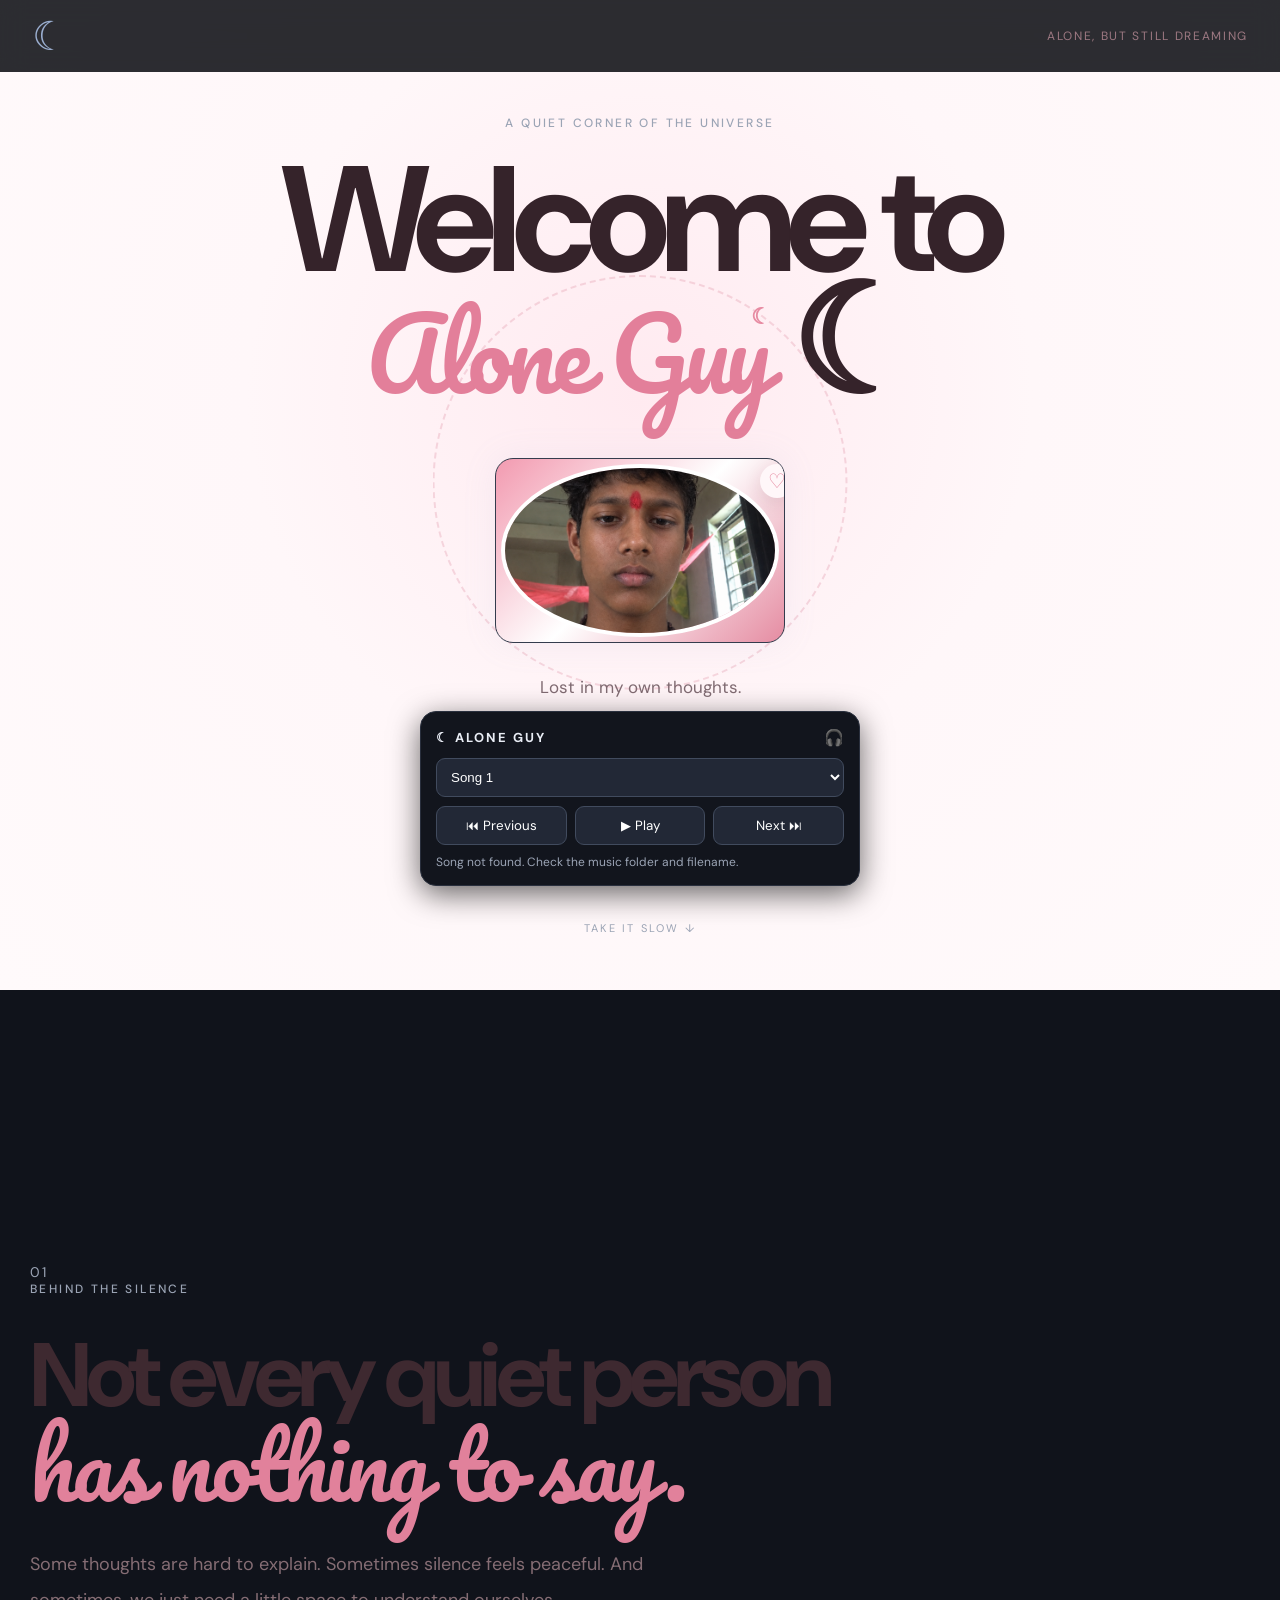
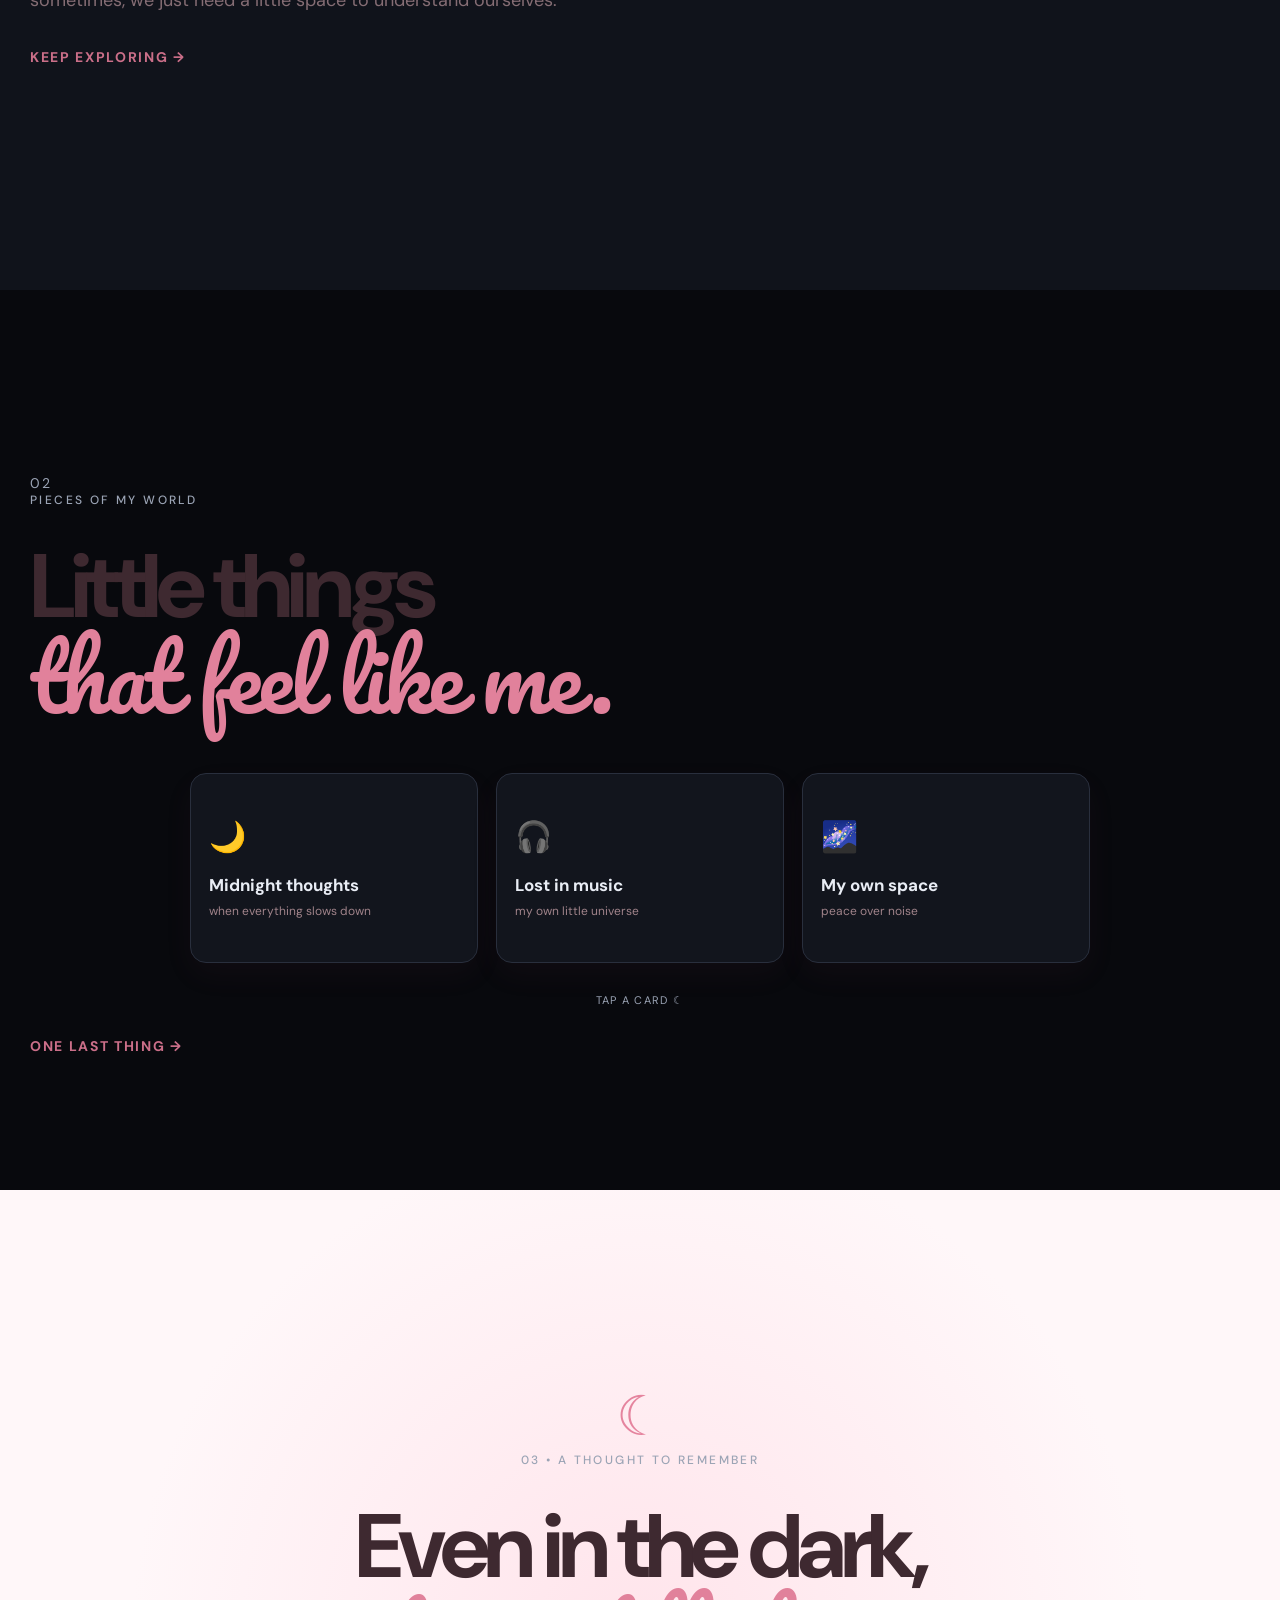
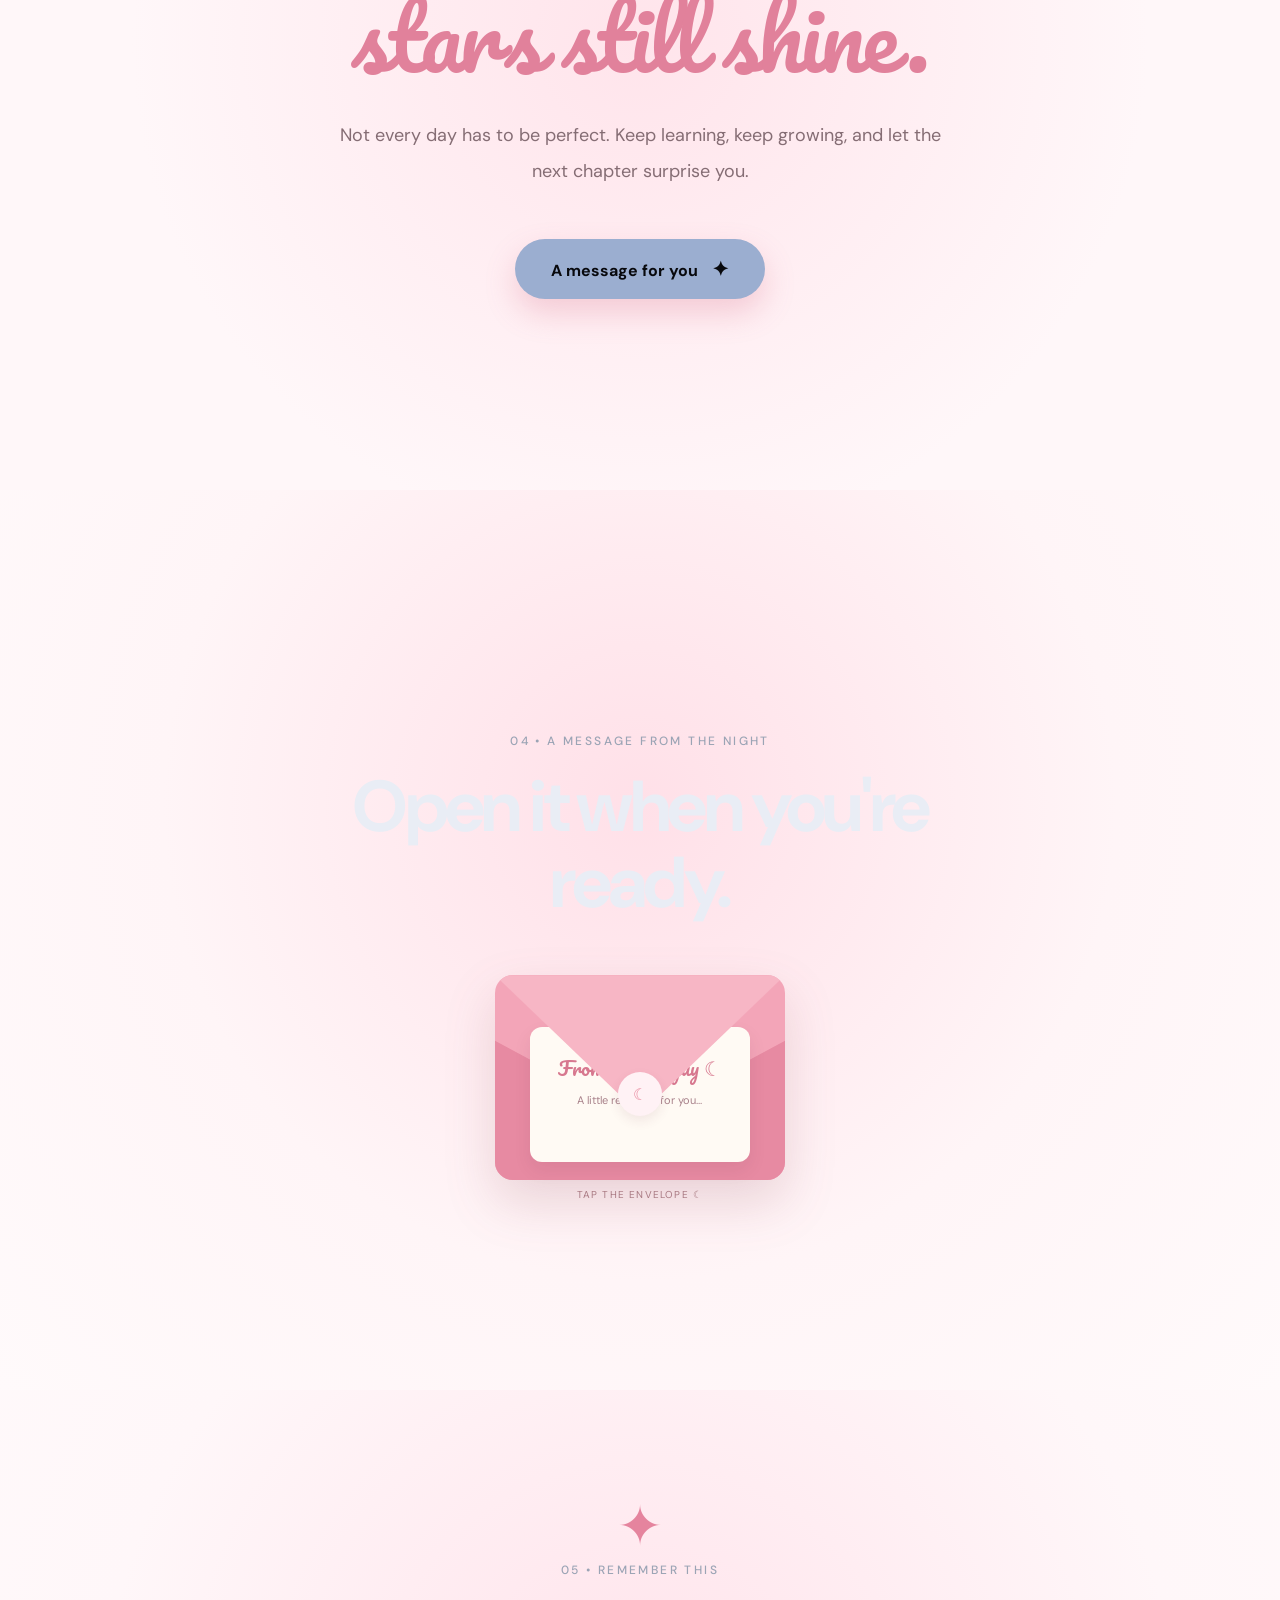
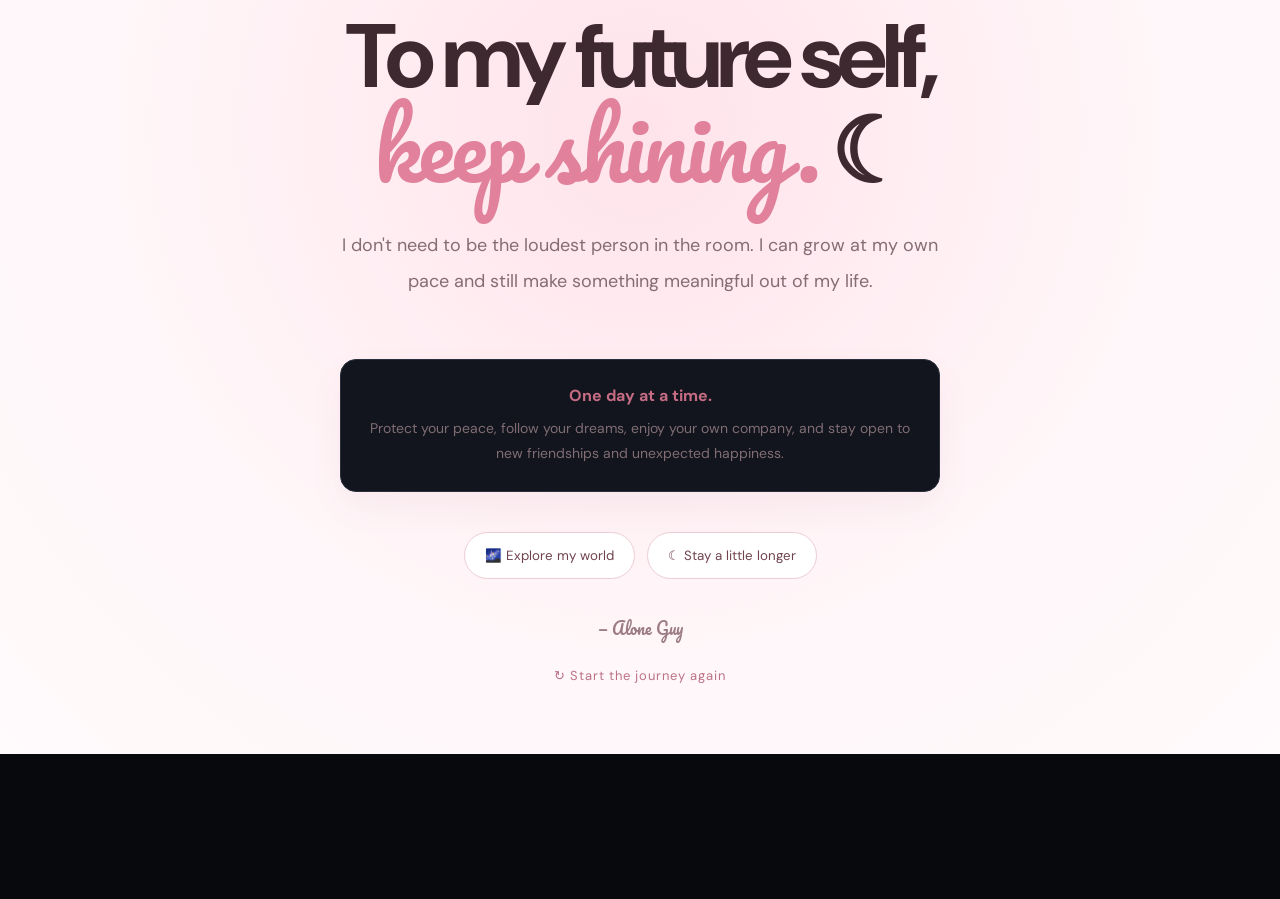
==== commit 35152a4f: "Update index.html" ====
--- a/index.html
+++ b/index.html
@@ -3,334 +3,484 @@
 <head>
 <meta charset="utf-8">
 <meta name="viewport" content="width=device-width, initial-scale=1">
-<meta name="theme-color" content="#fff6f8">
-
-<title>A Little Secret — For Ritika</title>
+<meta name="theme-color" content="#08090d">
+
+<title>Alone Guy — My Little World</title>
 
 <link rel="preconnect" href="https://fonts.googleapis.com">
 <link rel="preconnect" href="https://fonts.gstatic.com" crossorigin>
-
 <link href="https://fonts.googleapis.com/css2?family=DM+Sans:wght@400;500;600;700&family=Pacifico&display=swap" rel="stylesheet">
 
 <link rel="stylesheet" href="style.css">
+
+<style>
+:root {
+  color-scheme: dark;
+  --bg: #08090d;
+  --panel: #12151d;
+  --text: #e9edf5;
+  --muted: #9ba4b5;
+  --accent: #9baed0;
+}
+
+body {
+  background: var(--bg);
+  color: var(--text);
+}
+
+header {
+  background: rgba(8,9,13,.85);
+}
+
+.logo {
+  color: var(--accent);
+}
+
+.hero, .story, .question,
+.envelopeSection, .confession {
+  background-color: var(--bg);
+}
+
+.blush {
+  background: #10131b !important;
+}
+
+.eyebrow, .num, .tap, .swipe {
+  color: var(--muted);
+}
+
+h1 em, h2 em {
+  color: var(--accent);
+}
+
+.photo-frame {
+  width: min(75%, 290px);
+  margin: 28px auto;
+  overflow: hidden;
+  border: 1px solid #343c4d;
+  border-radius: 18px;
+  box-shadow: 0 0 35px #9baed01b;
+}
+
+.photo-frame img {
+  display: block;
+  width: 100%;
+  aspect-ratio: 4 / 5;
+  object-fit: cover;
+}
+
+.primary {
+  background: var(--accent);
+  color: #08090d;
+}
+
+.note, .gentle, .modalCard,
+.music-player {
+  background: var(--panel);
+  color: var(--text);
+  border: 1px solid #292f3d;
+  border-radius: 16px;
+}
+
+.note {
+  padding: 18px;
+}
+
+.music-player {
+  position: fixed;
+  z-index: 100;
+  bottom: 14px;
+  left: 12px;
+  right: 12px;
+  max-width: 440px;
+  margin: auto;
+  padding: 15px;
+  box-shadow: 0 8px 30px #0009;
+}
+
+.music-heading {
+  display: flex;
+  justify-content: space-between;
+  align-items: center;
+  gap: 10px;
+  margin-bottom: 10px;
+}
+
+.music-heading strong {
+  font-size: 13px;
+  letter-spacing: 2px;
+}
+
+.music-player select,
+.music-player button {
+  background: #222836;
+  color: white;
+  border: 1px solid #414b5e;
+  border-radius: 9px;
+  padding: 10px;
+}
+
+.music-player select {
+  width: 100%;
+  margin-bottom: 9px;
+}
+
+.music-controls {
+  display: flex;
+  gap: 8px;
+}
+
+.music-controls button {
+  flex: 1;
+}
+
+.music-player audio {
+  display: none;
+}
+
+.music-status {
+  font-size: 12px;
+  color: var(--muted);
+  margin: 9px 0 0;
+}
+
+.music-player button:focus-visible,
+.music-player select:focus-visible {
+  outline: 2px solid var(--accent);
+  outline-offset: 3px;
+}
+
+body {
+  padding-bottom: 145px;
+}
+</style>
 </head>
 
 <body>
 
-<!-- FLOATING HEARTS -->
-<div class="floating-hearts" id="floatingHearts" aria-hidden="true"></div>
-
-<!-- HEADER -->
+<div class="floating-hearts" id="floatingHearts"
+     aria-hidden="true"></div>
+
 <header>
-  <a href="#home" class="logo">♡</a>
-  <span>made with a little courage</span>
+  <a href="#home" class="logo">☾</a>
+  <span>alone, but still dreaming</span>
 </header>
 
 <main>
 
-<!-- ================= HOME ================= -->
-
 <section class="hero" id="home">
 
-  <div class="orbit">
-    <b>♥</b>
-  </div>
-
-  <p class="eyebrow">
-    A tiny secret • just for you
+  <div class="orbit"><b>☾</b></div>
+
+  <p class="eyebrow">A quiet corner of the universe</p>
+
+  <h1>
+    Welcome to<br>
+    <em>Alone Guy</em> ☾
+  </h1>
+
+  <!-- Replace my-photo.jpg with your own photo filename -->
+  <div class="photo-frame">
+    <img src="my-photo.jpg"
+         alt="Alone Guy"
+         onerror="this.style.display='none'">
+  </div>
+
+  <p class="heroText">
+    Lost in my own thoughts.<br>
+    Finding peace in my own world.
   </p>
 
-  <h1>
-    Hey,<br>
-    <em>Ritika</em> ♡
-  </h1>
-
-  <!-- PHOTO -->
-  <div class="photo-frame">
-    <img src="Ritika.jpg" alt="Ritika">
-  </div>
-
-  <p class="heroText">
-    I made something small for you.<br>
-    Nothing complicated. Just a feeling.
+  <button class="primary" id="start">
+    Enter my world <span>↓</span>
+  </button>
+
+  <small class="swipe">take it slow ↓</small>
+
+</section>
+
+<section class="story blush" id="story">
+
+  <small class="num">01</small>
+  <p class="eyebrow">Behind the silence</p>
+
+  <h2>
+    Not every quiet person<br>
+    <em>has nothing to say.</em>
+  </h2>
+
+  <p class="copy">
+    Some thoughts are hard to explain.
+    Sometimes silence feels peaceful.
+    And sometimes, we just need a little
+    space to understand ourselves.
   </p>
 
-  <button class="primary" id="start">
-    Open the little secret <span>↓</span>
+  <button class="link next" data-target="little">
+    KEEP EXPLORING →
   </button>
 
-  <small class="swipe">
-    scroll gently ↓
-  </small>
-
-</section>
-
-
-<!-- ================= STORY ================= -->
-
-<section class="story blush" id="story">
-
-  <small class="num">01</small>
-
-  <p class="eyebrow">
-    A little thought
+</section>
+
+<section class="story" id="little">
+
+  <small class="num">02</small>
+  <p class="eyebrow">Pieces of my world</p>
+
+  <h2>
+    Little things<br>
+    <em>that feel like me.</em>
+  </h2>
+
+  <div class="notes">
+
+    <button class="note"
+      data-note="The world gets quiet, but the mind keeps telling stories.">
+      <span>🌙</span>
+      <strong>Midnight thoughts</strong>
+      <small>when everything slows down</small>
+    </button>
+
+    <button class="note"
+      data-note="Sometimes one song understands a mood better than a thousand words.">
+      <span>🎧</span>
+      <strong>Lost in music</strong>
+      <small>my own little universe</small>
+    </button>
+
+    <button class="note"
+      data-note="Enjoy your own company, but leave room for people who bring good energy into your life.">
+      <span>🌌</span>
+      <strong>My own space</strong>
+      <small>peace over noise</small>
+    </button>
+
+  </div>
+
+  <p class="tap">tap a card ☾</p>
+
+  <button class="link next" data-target="question">
+    ONE LAST THING →
+  </button>
+
+</section>
+
+<section class="question" id="question">
+
+  <div class="bigHeart">☾</div>
+
+  <p class="eyebrow">03 • a thought to remember</p>
+
+  <h2>
+    Even in the dark,<br>
+    <em>stars still shine.</em>
+  </h2>
+
+  <p class="copy center">
+    Not every day has to be perfect.
+    Keep learning, keep growing, and let
+    the next chapter surprise you.
   </p>
 
+  <button class="primary" id="reveal">
+    A message for you <span>✦</span>
+  </button>
+
+</section>
+
+<section class="envelopeSection" id="envelopeSection">
+
+  <p class="eyebrow">04 • a message from the night</p>
+
+  <h2>Open it when you're ready.</h2>
+
+  <div class="envelope-wrap"
+       id="envelope"
+       tabindex="0"
+       role="button"
+       aria-label="Open the message">
+
+    <div class="envelope">
+      <div class="env-back"></div>
+
+      <div class="letter-paper">
+        <b>From Alone Guy ☾</b>
+        <span>A little reminder for you...</span>
+      </div>
+
+      <div class="pocket"></div>
+      <div class="flap"></div>
+      <div class="seal">☾</div>
+    </div>
+
+  </div>
+
+  <p class="tapHint" id="tapHint">tap the envelope ☾</p>
+
+</section>
+
+<section class="confession" id="confession">
+
+  <div class="bigHeart">✦</div>
+
+  <p class="eyebrow">05 • remember this</p>
+
   <h2>
-    Some people<br>
-    <em>just stand out.</em>
+    To my future self,<br>
+    <em>keep shining.</em> ☾
   </h2>
 
-  <p class="copy">
-    Not because they're trying to.
-    They just have this way of making
-    ordinary moments feel a little nicer.
+  <p class="copy center">
+    I don't need to be the loudest person
+    in the room. I can grow at my own pace
+    and still make something meaningful
+    out of my life.
   </p>
 
-  <button class="link next" data-target="little">
-    KEEP GOING →
+  <div class="gentle">
+    <strong>One day at a time.</strong>
+    <p>
+      Protect your peace, follow your dreams,
+      enjoy your own company, and stay open
+      to new friendships and unexpected happiness.
+    </p>
+  </div>
+
+  <div class="choices">
+    <button id="talk">🌌 Explore my world</button>
+    <button id="later">☾ Stay a little longer</button>
+  </div>
+
+  <p class="sign">— Alone Guy</p>
+
+  <button class="restart" id="restart">
+    ↻ Start the journey again
   </button>
 
 </section>
 
-
-<!-- ================= LITTLE THINGS ================= -->
-
-<section class="story" id="little">
-
-  <small class="num">02</small>
-
-  <p class="eyebrow">
-    The little things
+</main>
+
+<div class="modal" id="modal">
+  <div class="modalCard">
+    <button class="close" id="close">×</button>
+    <div class="modalHeart">☾</div>
+    <p id="modalText"></p>
+  </div>
+</div>
+
+<div class="toast" id="toast"></div>
+
+<!-- MUSIC PLAYER -->
+<div class="music-player">
+
+  <div class="music-heading">
+    <strong>☾ ALONE GUY</strong>
+    <span>🎧</span>
+  </div>
+
+  <select id="songSelect" aria-label="Choose a song">
+    <option value="music/song1.mp3">Song 1</option>
+    <option value="music/song2.mp3">Song 2</option>
+    <option value="music/song3.mp3">Song 3</option>
+  </select>
+
+  <audio id="bgMusic" preload="metadata"></audio>
+
+  <div class="music-controls">
+    <button id="prevSong" type="button">⏮ Previous</button>
+    <button id="musicBtn" type="button">▶ Play</button>
+    <button id="nextSong" type="button">Next ⏭</button>
+  </div>
+
+  <p class="music-status" id="musicStatus" aria-live="polite">
+    Choose a song and tap Play
   </p>
 
-  <h2>
-    Maybe it's<br>
-    <em>these things.</em>
-  </h2>
-
-  <div class="notes">
-
-    <button
-      class="note"
-      data-note="The conversations you don't expect to remember… but somehow do."
-    >
-      <span>💬</span>
-      <strong>Conversations</strong>
-      <small>the ones that stay</small>
-    </button>
-
-    <button
-      class="note"
-      data-note="Those tiny moments that make you smile for no logical reason."
-    >
-      <span>✨</span>
-      <strong>Little moments</strong>
-      <small>the unexpected ones</small>
-    </button>
-
-    <button
-      class="note"
-      data-note="Sometimes just seeing someone can make an ordinary day feel a bit brighter."
-    >
-      <span>🌷</span>
-      <strong>Your presence</strong>
-      <small>quietly special</small>
-    </button>
-
-  </div>
-
-  <p class="tap">
-    tap a card ♡
-  </p>
-
-  <button class="link next" data-target="question">
-    ONE MORE THING →
-  </button>
-
-</section>
-
-
-<!-- ================= QUESTION ================= -->
-
-<section class="question" id="question">
-
-  <div class="bigHeart">
-    ♡
-  </div>
-
-  <p class="eyebrow">
-    03 • okay, enough mystery
-  </p>
-
-  <h2>
-    Can I tell you<br>
-    <em>something?</em>
-  </h2>
-
-  <p class="copy center">
-    No tricks, no pressure, no expectation.
-    I just wanted a nice way to be honest.
-  </p>
-
-  <button class="primary" id="reveal">
-    Tell me <span>♡</span>
-  </button>
-
-</section>
-
-
-<!-- ================= ENVELOPE ================= -->
-
-<section class="envelopeSection" id="envelopeSection">
-
-  <p class="eyebrow">
-    04 • one last little thing
-  </p>
-
-  <h2>
-    Open it when you're ready.
-  </h2>
-
-  <div
-    class="envelope-wrap"
-    id="envelope"
-    tabindex="0"
-    role="button"
-    aria-label="Open secret envelope"
-  >
-
-    <div class="envelope">
-
-      <div class="env-back"></div>
-
-      <div class="letter-paper">
-        <b>For Ritika ♡</b>
-        <span>
-          there's a little secret inside...
-        </span>
-      </div>
-
-      <div class="pocket"></div>
-
-      <div class="flap"></div>
-
-      <div class="seal">
-        ♡
-      </div>
-
-    </div>
-
-  </div>
-
-  <p class="tapHint" id="tapHint">
-    tap the envelope ♡
-  </p>
-
-</section>
-
-
-<!-- ================= CONFESSION ================= -->
-
-<section class="confession" id="confession">
-
-  <div class="bigHeart">
-    ♥
-  </div>
-
-  <p class="eyebrow">
-    05 • The secret is...
-  </p>
-
-  <h2>
-    Ritika,<br>
-    <em>I like you.</em> ♡
-  </h2>
-
-  <p class="copy center">
-    I've wanted to say it for a while,
-    so I finally did.
-  </p>
-
-  <div class="gentle">
-
-    <strong>
-      You don't have to feel the same.
-    </strong>
-
-    <p>
-      You don't owe me an answer, a yes,
-      or anything at all. Whatever you feel
-      is completely okay. I just wanted you to know.
-    </p>
-
-  </div>
-
-  <div class="choices">
-
-    <button id="talk">
-      😊 I'd like to talk
-    </button>
-
-    <button id="later">
-      🌙 Maybe another time
-    </button>
-
-  </div>
-
-  <p class="sign">
-    — from someone who thinks you're pretty special
-  </p>
-
-  <button class="restart" id="restart">
-    ↻ read it again
-  </button>
-
-</section>
-
-</main>
-
-
-<!-- ================= MODAL ================= -->
-
-<div class="modal" id="modal">
-
-  <div class="modalCard">
-
-    <button class="close" id="close">
-      ×
-    </button>
-
-    <div class="modalHeart">
-      ♡
-    </div>
-
-    <p id="modalText"></p>
-
-  </div>
-
 </div>
 
-
-<!-- ================= TOAST ================= -->
-
-<div class="toast" id="toast"></div>
-
-
-<!-- ================= MUSIC ================= -->
-
-<audio id="bgMusic" loop>
-  <source src="song.mp3" type="audio/mpeg">
-</audio>
-
-<button id="musicBtn" class="music-btn">
-  🎵 Play Music
-</button>
-
-
-<!-- JAVASCRIPT -->
-
 <script src="script.js"></script>
+
+<script>
+/* PERSONAL MUSIC PLAYLIST */
+(() => {
+  const songs = [
+    { name: "Song 1", src: "music/song1.mp3" },
+    { name: "Song 2", src: "music/song2.mp3" },
+    { name: "Song 3", src: "music/song3.mp3" }
+  ];
+
+  const player = document.getElementById("bgMusic");
+  const select = document.getElementById("songSelect");
+  const playBtn = document.getElementById("musicBtn");
+  const prevBtn = document.getElementById("prevSong");
+  const nextBtn = document.getElementById("nextSong");
+  const status = document.getElementById("musicStatus");
+
+  let current = 0;
+
+  function loadSong(index, autoplay = false) {
+    current = (index + songs.length) % songs.length;
+    select.selectedIndex = current;
+    player.src = songs[current].src;
+    status.textContent = songs[current].name;
+
+    if (autoplay) {
+      player.play().catch(() => {
+        status.textContent =
+          "Tap Play to start " + songs[current].name;
+      });
+    } else {
+      playBtn.textContent = "▶ Play";
+    }
+  }
+
+  playBtn.addEventListener("click", () => {
+    if (player.paused) {
+      if (!player.src) loadSong(current);
+      player.play().then(() => {
+        playBtn.textContent = "⏸ Pause";
+      }).catch(() => {
+        status.textContent =
+          "Couldn't play this file. Check its filename.";
+      });
+    } else {
+      player.pause();
+    }
+  });
+
+  player.addEventListener("play", () => {
+    playBtn.textContent = "⏸ Pause";
+  });
+
+  player.addEventListener("pause", () => {
+    playBtn.textContent = "▶ Play";
+  });
+
+  player.addEventListener("ended", () => {
+    loadSong(current + 1, true);
+  });
+
+  player.addEventListener("error", () => {
+    status.textContent =
+      "Song not found. Check the music folder and filename.";
+  });
+
+  select.addEventListener("change", () => {
+    loadSong(select.selectedIndex, true);
+  });
+
+  prevBtn.addEventListener("click", () => {
+    loadSong(current - 1, true);
+  });
+
+  nextBtn.addEventListener("click", () => {
+    loadSong(current + 1, true);
+  });
+
+  loadSong(0);
+})();
+</script>
 
 </body>
 </html>
--- a/style.css
+++ b/style.css
@@ -341,7 +341,6 @@
   border-radius: 50%;
 
   border: 4px solid #fff;
-
 }
 
 @keyframes photoFloat {
@@ -1397,3 +1396,69 @@
   }
 
 }
+
+
+/* =====================================================
+   MUSIC BUTTON
+===================================================== */
+
+.music-btn {
+  position: fixed;
+
+  right: 18px;
+  bottom: 22px;
+
+  z-index: 1000;
+
+  border: none;
+  border-radius: 999px;
+
+  padding: 13px 18px;
+
+  background: #e889a0;
+  color: white;
+
+  font-family: "DM Sans", sans-serif;
+
+  font-size: 14px;
+  font-weight: 600;
+
+  box-shadow:
+    0 8px 25px rgba(120, 40, 65, 0.2);
+
+  cursor: pointer;
+
+  transition:
+    transform 0.2s ease,
+    box-shadow 0.2s ease,
+    background 0.2s ease;
+}
+
+.music-btn:hover {
+  background: #df7893;
+
+  box-shadow:
+    0 10px 30px rgba(120, 40, 65, 0.28);
+}
+
+.music-btn:active {
+  transform: scale(0.93);
+}
+
+
+/* =====================================================
+   MOBILE MUSIC BUTTON
+===================================================== */
+
+@media (max-width: 700px) {
+
+  .music-btn {
+    right: 14px;
+    bottom: 14px;
+
+    padding: 11px 15px;
+
+    font-size: 12px;
+  }
+
+}
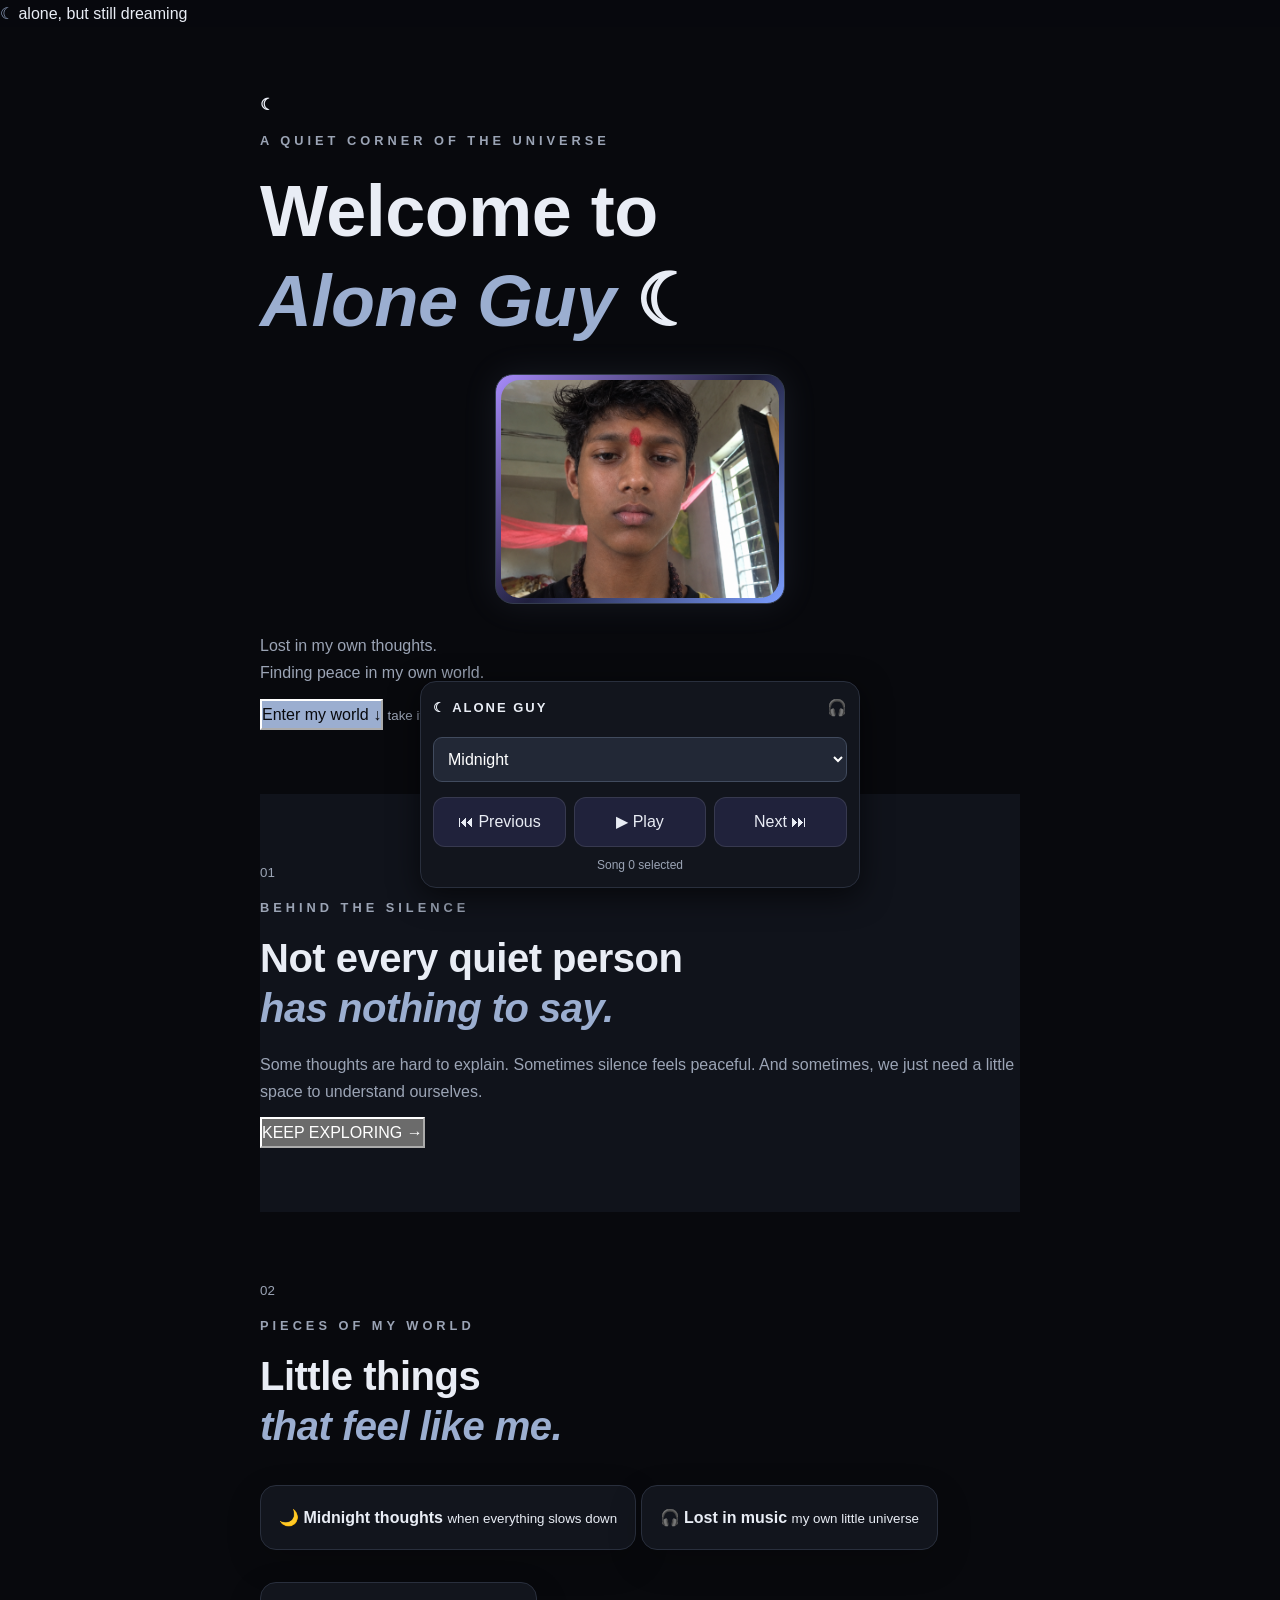
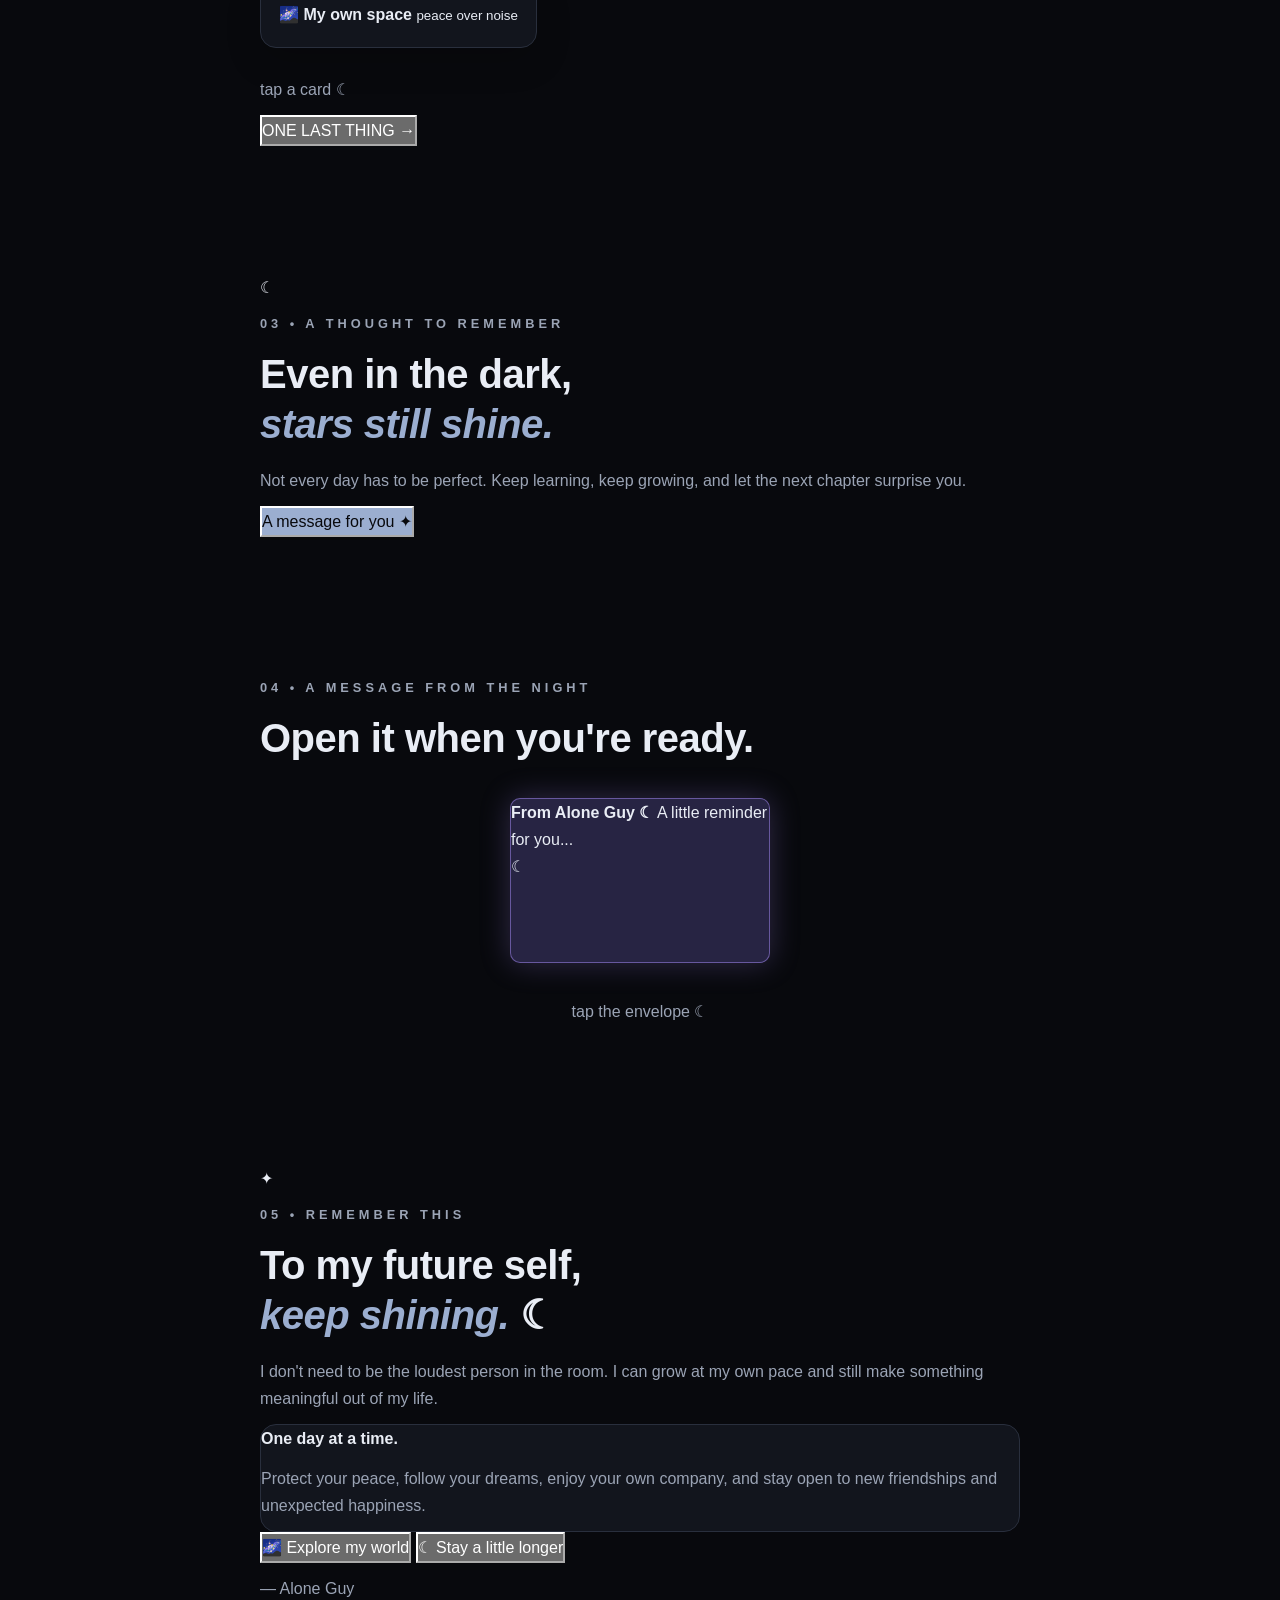
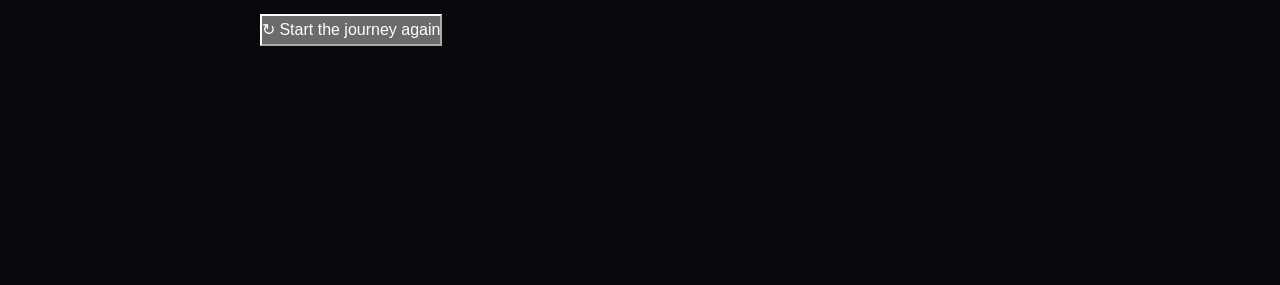
==== commit f8364479: "Update index.html" ====
--- a/index.html
+++ b/index.html
@@ -1,3 +1,4 @@
+
 <!doctype html>
 <html lang="en">
 <head>
@@ -26,6 +27,7 @@
 body {
   background: var(--bg);
   color: var(--text);
+  padding-bottom: 175px;
 }
 
 header {
@@ -88,13 +90,13 @@
 
 .music-player {
   position: fixed;
-  z-index: 100;
-  bottom: 14px;
+  z-index: 1000;
+  bottom: 12px;
   left: 12px;
   right: 12px;
   max-width: 440px;
   margin: auto;
-  padding: 15px;
+  padding: 12px;
   box-shadow: 0 8px 30px #0009;
 }
 
@@ -103,7 +105,7 @@
   justify-content: space-between;
   align-items: center;
   gap: 10px;
-  margin-bottom: 10px;
+  margin-bottom: 8px;
 }
 
 .music-heading strong {
@@ -122,7 +124,7 @@
 
 .music-player select {
   width: 100%;
-  margin-bottom: 9px;
+  margin-bottom: 8px;
 }
 
 .music-controls {
@@ -132,6 +134,7 @@
 
 .music-controls button {
   flex: 1;
+  min-width: 0;
 }
 
 .music-player audio {
@@ -141,7 +144,7 @@
 .music-status {
   font-size: 12px;
   color: var(--muted);
-  margin: 9px 0 0;
+  margin: 8px 0 0;
 }
 
 .music-player button:focus-visible,
@@ -149,10 +152,6 @@
   outline: 2px solid var(--accent);
   outline-offset: 3px;
 }
-
-body {
-  padding-bottom: 145px;
-}
 </style>
 </head>
 
@@ -179,7 +178,6 @@
     <em>Alone Guy</em> ☾
   </h1>
 
-  <!-- Replace my-photo.jpg with your own photo filename -->
   <div class="photo-frame">
     <img src="my-photo.jpg"
          alt="Alone Guy"
@@ -380,9 +378,10 @@
   </div>
 
   <select id="songSelect" aria-label="Choose a song">
-    <option value="music/song1.mp3">Song 1</option>
-    <option value="music/song2.mp3">Song 2</option>
-    <option value="music/song3.mp3">Song 3</option>
+    <option value="song.mp3">Song 0</option>
+    <option value="song1.mp3">Song 1</option>
+    <option value="song2.mp3">Song 2</option>
+    <option value="song3.mp3">Song 3</option>
   </select>
 
   <audio id="bgMusic" preload="metadata"></audio>
@@ -399,15 +398,17 @@
 
 </div>
 
+<!-- Keep this file for your existing website animations and interactions -->
 <script src="script.js"></script>
 
+<!-- MUSIC PLAYLIST -->
 <script>
-/* PERSONAL MUSIC PLAYLIST */
 (() => {
   const songs = [
-    { name: "Song 1", src: "music/song1.mp3" },
-    { name: "Song 2", src: "music/song2.mp3" },
-    { name: "Song 3", src: "music/song3.mp3" }
+    { name: "Song 0", src: "song.mp3" },
+    { name: "Song 1", src: "song1.mp3" },
+    { name: "Song 2", src: "song2.mp3" },
+    { name: "Song 3", src: "song3.mp3" }
   ];
 
   const player = document.getElementById("bgMusic");
@@ -419,31 +420,30 @@
 
   let current = 0;
 
-  function loadSong(index, autoplay = false) {
+  function loadSong(index) {
     current = (index + songs.length) % songs.length;
+
+    player.pause();
+    player.src = songs[current].src;
+    player.load();
+
     select.selectedIndex = current;
-    player.src = songs[current].src;
-    status.textContent = songs[current].name;
-
-    if (autoplay) {
-      player.play().catch(() => {
-        status.textContent =
-          "Tap Play to start " + songs[current].name;
-      });
-    } else {
-      playBtn.textContent = "▶ Play";
+    status.textContent = songs[current].name + " selected";
+    playBtn.textContent = "▶ Play";
+  }
+
+  async function playSong() {
+    try {
+      await player.play();
+    } catch (error) {
+      status.textContent =
+        "Unable to play. Check the MP3 filename or file.";
     }
   }
 
   playBtn.addEventListener("click", () => {
     if (player.paused) {
-      if (!player.src) loadSong(current);
-      player.play().then(() => {
-        playBtn.textContent = "⏸ Pause";
-      }).catch(() => {
-        status.textContent =
-          "Couldn't play this file. Check its filename.";
-      });
+      playSong();
     } else {
       player.pause();
     }
@@ -451,6 +451,7 @@
 
   player.addEventListener("play", () => {
     playBtn.textContent = "⏸ Pause";
+    status.textContent = "Playing " + songs[current].name;
   });
 
   player.addEventListener("pause", () => {
@@ -458,24 +459,28 @@
   });
 
   player.addEventListener("ended", () => {
-    loadSong(current + 1, true);
+    loadSong(current + 1);
+    playSong();
   });
 
   player.addEventListener("error", () => {
     status.textContent =
-      "Song not found. Check the music folder and filename.";
+      "Song file not found. Check the MP3 filename on GitHub.";
   });
 
   select.addEventListener("change", () => {
-    loadSong(select.selectedIndex, true);
+    loadSong(select.selectedIndex);
+    playSong();
   });
 
   prevBtn.addEventListener("click", () => {
-    loadSong(current - 1, true);
+    loadSong(current - 1);
+    playSong();
   });
 
   nextBtn.addEventListener("click", () => {
-    loadSong(current + 1, true);
+    loadSong(current + 1);
+    playSong();
   });
 
   loadSong(0);
--- a/style.css
+++ b/style.css
@@ -1,1464 +1,606 @@
-/* =====================================================
-   A LITTLE SECRET — FOR RITIKA
-   Main stylesheet
-===================================================== */
+/* ==================================
+   ALONE GUY 🌙
+   MIDNIGHT DARK THEME
+================================== */
+
+:root {
+  --bg: #080911;
+  --bg-soft: #101222;
+  --card: #151729;
+  --text: #f3f2ff;
+  --muted: #a5a7c2;
+  --purple: #a78bfa;
+  --blue: #7c9eff;
+  --border: rgba(255, 255, 255, 0.1);
+  --glow: rgba(167, 139, 250, 0.25);
+}
 
 * {
-  box-sizing: border-box;
   margin: 0;
   padding: 0;
+  box-sizing: border-box;
 }
 
 html {
   scroll-behavior: smooth;
+  scroll-padding-top: 24px;
 }
 
 body {
-  font-family: "DM Sans", sans-serif;
-  color: #432832;
-  background: #fff8fa;
+  min-height: 100vh;
   overflow-x: hidden;
-  transition: filter .35s ease, opacity .35s ease;
+  background:
+    radial-gradient(
+      circle at 50% 0%,
+      #20203e 0%,
+      transparent 45%
+    ),
+    var(--bg);
+  color: var(--text);
+  font-family: "Segoe UI", Arial, sans-serif;
+  line-height: 1.7;
+  -webkit-tap-highlight-color: transparent;
+}
+
+button,
+select,
+input {
+  font: inherit;
 }
 
 button {
-  font-family: inherit;
-}
-
-button,
+  cursor: pointer;
+}
+
+button:focus-visible,
+select:focus-visible,
+a:focus-visible {
+  outline: 2px solid var(--purple);
+  outline-offset: 4px;
+}
+
 a {
-  -webkit-tap-highlight-color: transparent;
-}
-
-
-/* =====================================================
-   HEADER
-===================================================== */
-
-header {
-  position: fixed;
-  top: 0;
-  left: 0;
-  width: 100%;
-  height: 72px;
-
-  padding: 0 32px;
-
-  display: flex;
-  align-items: center;
-  justify-content: space-between;
-
-  z-index: 50;
-
-  background: rgba(255, 248, 250, .72);
-  backdrop-filter: blur(12px);
-}
-
-header span {
-  color: #9d7882;
-  font-size: 12px;
-  letter-spacing: .14em;
-  text-transform: uppercase;
-}
-
-.logo {
-  color: #e28aa1;
-  font-size: 40px;
+  color: var(--purple);
   text-decoration: none;
-  line-height: 1;
-}
-
-
-/* =====================================================
-   FLOATING HEARTS
-===================================================== */
-
-.floating-hearts {
-  position: fixed;
-  inset: 0;
-  overflow: hidden;
-
-  pointer-events: none;
-
-  z-index: 20;
-}
-
-.floating-heart {
-  position: absolute;
-  bottom: -40px;
-
-  color: #e58aa0;
-
-  opacity: .55;
-
-  animation:
-    floatUp var(--duration) linear forwards;
-
-  text-shadow:
-    0 4px 12px rgba(214, 111, 136, .2);
-}
-
-@keyframes floatUp {
-
-  to {
-    transform:
-      translate(var(--drift), -115vh)
-      rotate(20deg);
-
-    opacity: 0;
-  }
-
-}
-
-
-/* =====================================================
-   COMMON
-===================================================== */
+}
+
+img {
+  max-width: 100%;
+  display: block;
+}
 
 section {
-  position: relative;
-}
-
-.eyebrow {
-  color: #a17d86;
-
-  font-size: 12px;
-  font-weight: 500;
-
-  letter-spacing: .2em;
-  text-transform: uppercase;
-}
-
-.copy {
-  max-width: 620px;
-
-  margin: 30px auto;
-
-  color: #856d74;
-
-  font-size: 18px;
-  line-height: 2;
-}
-
-.center {
-  text-align: center;
-}
-
-.num {
-  display: block;
-
-  color: #d58da0;
-
-  font-size: 14px;
-  letter-spacing: .15em;
-}
-
-
-/* =====================================================
-   HOME / HERO
-===================================================== */
-
-.hero {
+  width: min(100% - 32px, 760px);
+  margin: 0 auto;
+  padding: 64px 0;
+  scroll-margin-top: 20px;
+}
+
+h1,
+h2,
+h3 {
+  line-height: 1.25;
+  letter-spacing: -0.5px;
+}
+
+h1 {
+  font-size: clamp(2.4rem, 9vw, 4.5rem);
+}
+
+h2 {
+  margin-bottom: 18px;
+  font-size: clamp(1.7rem, 6vw, 2.5rem);
+}
+
+p {
+  color: var(--muted);
+  margin: 12px 0;
+}
+
+::selection {
+  background: var(--purple);
+  color: #080911;
+}
+
+
+/* ==================================
+   HERO SECTION
+================================== */
+
+#hero {
   min-height: 100svh;
-
-  padding:
-    115px 25px
-    55px;
-
   display: flex;
   flex-direction: column;
   align-items: center;
   justify-content: center;
-
   text-align: center;
-
-  background:
-    radial-gradient(
-      circle at 50% 40%,
-      #ffeaf0 0%,
-      #fff7f9 45%,
-      #fffafb 100%
-    );
-
+  padding-top: 45px;
+  padding-bottom: 45px;
+}
+
+.eyebrow {
+  color: var(--purple);
+  font-size: 0.8rem;
+  font-weight: 700;
+  letter-spacing: 4px;
+  text-transform: uppercase;
+  margin-bottom: 14px;
+}
+
+.hero-title {
+  color: var(--text);
+  text-shadow: 0 0 35px var(--glow);
+}
+
+.hero-title span {
+  color: var(--purple);
+}
+
+.hero-subtitle {
+  max-width: 440px;
+  margin: 18px auto 25px;
+  font-size: 1rem;
+}
+
+
+/* ==================================
+   YOUR PHOTO 📸
+================================== */
+
+.photo-frame {
+  width: 190px;
+  height: 230px;
+  margin: 28px auto;
+  padding: 5px;
   overflow: hidden;
-}
-
-.hero .eyebrow {
-  position: relative;
-  z-index: 2;
-
-  margin-bottom: 28px;
-}
-
-
-/* Orbit */
-
-.orbit {
-  position: absolute;
-
-  width: 415px;
-  height: 415px;
-
-  top: 50%;
-  left: 50%;
-
-  transform: translate(-50%, -53%);
-
-  border: 2px dashed rgba(221, 143, 163, .3);
-
-  border-radius: 50%;
-
-  pointer-events: none;
-}
-
-.orbit b {
-  position: absolute;
-
-  right: 75px;
-  top: 25px;
-
-  color: #e78ba2;
-
-  font-size: 22px;
-
-  animation: orbitHeart 4s ease-in-out infinite;
-}
-
-@keyframes orbitHeart {
-
-  0%,
-  100% {
-    transform: translateY(0) rotate(-10deg);
-  }
-
-  50% {
-    transform: translateY(-12px) rotate(10deg);
-  }
-
-}
-
-
-/* Main title */
-
-.hero h1 {
-  position: relative;
-  z-index: 2;
-
-  font-size: clamp(70px, 17vw, 150px);
-
-  line-height: .82;
-
-  letter-spacing: -.06em;
-
-  color: #35232a;
-
-  margin-bottom: 25px;
-}
-
-.hero h1 em {
-  font-family: Pacifico, cursive;
-
-  font-style: normal;
-
-  font-weight: 400;
-
-  color: #e37f9a;
-
-  font-size: .65em;
-
-  letter-spacing: -.04em;
-}
-
-
-/* =====================================================
-   PHOTO
-===================================================== */
-
-.photo-frame {
-  position: relative;
-  z-index: 4;
-
-  width: 185px;
-  height: 185px;
-
-  margin: 8px auto 25px;
-
-  padding: 5px;
-
-  border-radius: 50%;
-
-  background:
-    linear-gradient(
-      135deg,
-      #f29ab0,
-      #fff,
-      #e58ca2
-    );
-
+  border-radius: 24px;
+  border: 1px solid rgba(167, 139, 250, 0.65);
+  background: linear-gradient(
+    135deg,
+    #a78bfa,
+    #20203e,
+    #7c9eff
+  );
   box-shadow:
-    0 18px 45px rgba(174, 79, 105, .22);
-
-  animation:
-    photoFloat 4s ease-in-out infinite;
-}
-
-.photo-frame::before {
-  content: "♡";
-
-  position: absolute;
-
-  right: -10px;
-  top: 5px;
-
-  width: 34px;
-  height: 34px;
-
-  display: grid;
-  place-items: center;
-
-  border-radius: 50%;
-
-  background: #fff7f9;
-
-  color: #e4869e;
-
-  font-size: 20px;
-
-  box-shadow:
-    0 6px 18px rgba(100, 30, 50, .12);
-
-  z-index: 5;
+    0 0 30px var(--glow),
+    0 15px 45px rgba(0, 0, 0, 0.4);
+  transition: transform 0.3s ease;
+}
+
+.photo-frame:hover {
+  transform: translateY(-5px);
 }
 
 .photo-frame img {
   width: 100%;
   height: 100%;
-
-  display: block;
-
   object-fit: cover;
-
+  border-radius: 19px;
+}
+
+.profile-photo {
+  width: 180px;
+  height: 180px;
+  object-fit: cover;
+  margin: 25px auto;
   border-radius: 50%;
-
-  border: 4px solid #fff;
-}
-
-@keyframes photoFloat {
-
-  0%,
-  100% {
-    transform: translateY(0);
-  }
-
-  50% {
-    transform: translateY(-7px);
-  }
-
-}
-
-
-/* Hero text */
-
-.heroText {
-  position: relative;
-  z-index: 2;
-
-  color: #806b72;
-
-  font-size: 17px;
-
-  line-height: 1.9;
-
-  margin-bottom: 30px;
-}
-
-
-/* =====================================================
+  border: 3px solid var(--purple);
+  box-shadow: 0 0 30px var(--glow);
+}
+
+
+/* ==================================
    BUTTONS
-===================================================== */
-
-.primary {
-  position: relative;
-  z-index: 3;
-
-  border: 0;
-
-  padding: 17px 30px;
-
-  min-width: 250px;
-
-  border-radius: 50px;
-
-  background: #e6839c;
-
-  color: white;
-
-  font-size: 16px;
-  font-weight: 700;
-
-  cursor: pointer;
-
-  box-shadow:
-    0 14px 30px rgba(213, 100, 128, .25);
-
-  transition:
-    transform .25s ease,
-    box-shadow .25s ease,
-    background .25s ease;
-}
-
-.primary span {
-  margin-left: 10px;
-
-  font-size: 20px;
-}
-
-.primary:hover {
-  transform: translateY(-3px);
-
-  background: #df7893;
-
-  box-shadow:
-    0 18px 35px rgba(213, 100, 128, .32);
-}
-
-.primary:active {
-  transform: scale(.95);
-}
-
-.swipe {
-  position: relative;
-  z-index: 2;
-
-  margin-top: 95px;
-
-  color: #b48b94;
-
-  font-size: 11px;
-
-  letter-spacing: .2em;
-
-  text-transform: uppercase;
-}
-
-
-/* =====================================================
-   STORY SECTIONS
-===================================================== */
-
-.story {
-  min-height: 100svh;
-
-  padding:
-    120px 30px
-    70px;
-
-  display: flex;
-  flex-direction: column;
-  justify-content: center;
-
-  background: #fffafb;
-}
-
-.story.blush {
-  background: #fff0f4;
-}
-
-.story h2,
-.question h2,
-.confession h2 {
-  margin-top: 35px;
-
-  font-size: clamp(52px, 12vw, 90px);
-
-  line-height: .98;
-
-  letter-spacing: -.06em;
-
-  color: #3e2930;
-}
-
-.story h2 em,
-.question h2 em,
-.confession h2 em {
-  font-family: Pacifico, cursive;
-
-  font-style: normal;
-
-  font-weight: 400;
-
-  color: #e1819b;
-
-  letter-spacing: -.03em;
-}
-
-.story .copy {
-  margin-left: 0;
-  margin-right: 0;
-
-  max-width: 650px;
-}
-
-.link {
-  width: fit-content;
-
-  border: 0;
-
-  background: transparent;
-
-  color: #cb6f89;
-
-  font-size: 14px;
-  font-weight: 700;
-
-  letter-spacing: .12em;
-
-  cursor: pointer;
-
-  transition:
-    transform .2s ease,
-    color .2s ease;
-}
-
-.link:hover {
-  transform: translateX(5px);
-  color: #b95773;
-}
-
-.link:active {
-  transform: scale(.95);
-}
-
-
-/* =====================================================
-   LITTLE CARDS
-===================================================== */
-
-.notes {
-  display: grid;
-
-  grid-template-columns:
-    repeat(3, minmax(0, 1fr));
-
-  gap: 18px;
-
-  max-width: 900px;
-
-  margin: 45px auto 20px;
-
-  width: 100%;
-}
-
-.note {
-  min-height: 190px;
-
-  padding: 25px 20px;
-
-  border: 1px solid #f1d5dc;
-
-  border-radius: 25px;
-
-  background: rgba(255,255,255,.7);
-
-  color: #4b3038;
-
-  text-align: left;
-
-  cursor: pointer;
-
-  display: flex;
-  flex-direction: column;
-  justify-content: center;
-
-  box-shadow:
-    0 12px 30px rgba(150, 75, 95, .06);
-
-  transition:
-    transform .3s ease,
-    box-shadow .3s ease;
-}
-
-.note:hover {
-  transform: translateY(-7px);
-
-  box-shadow:
-    0 20px 40px rgba(150, 75, 95, .12);
-}
-
-.note:active {
-  transform: scale(.95);
-}
-
-.note > span {
-  font-size: 30px;
-
-  margin-bottom: 18px;
-}
-
-.note strong {
-  font-size: 17px;
-}
-
-.note small {
-  margin-top: 7px;
-
-  color: #a0838a;
-
-  font-size: 12px;
-}
-
-.tap {
-  margin: 10px auto 30px;
-
-  color: #b48b94;
-
-  font-size: 11px;
-
-  letter-spacing: .12em;
-
-  text-transform: uppercase;
-}
-
-
-/* =====================================================
-   QUESTION
-===================================================== */
-
-.question {
-  min-height: 100svh;
-
-  padding: 100px 25px;
-
-  display: flex;
-  flex-direction: column;
-  align-items: center;
-  justify-content: center;
-
-  text-align: center;
-
-  background:
-    radial-gradient(
-      circle at center,
-      #ffe4eb,
-      #fff7f9 65%
-    );
-}
-
-.bigHeart {
-  color: #e5849e;
-
-  font-size: 55px;
-
-  animation:
-    heartPulse 1.8s ease-in-out infinite;
-}
-
-@keyframes heartPulse {
-
-  0%,
-  100% {
-    transform: scale(1);
-  }
-
-  50% {
-    transform: scale(1.12);
-  }
-
-}
-
-.question h2 {
-  max-width: 800px;
-}
-
-.question .primary {
-  margin-top: 20px;
-}
-
-
-/* =====================================================
-   ENVELOPE
-===================================================== */
-
-.envelopeSection {
-  min-height: 100svh;
-
-  padding:
-    100px 24px
-    45px;
-
-  display: flex;
-  flex-direction: column;
+================================== */
+
+.btn,
+button {
+  -webkit-appearance: none;
+}
+
+.btn {
+  display: inline-flex;
   justify-content: center;
   align-items: center;
-
+  gap: 8px;
+  min-height: 46px;
+  padding: 12px 23px;
+  border: 1px solid transparent;
+  border-radius: 14px;
+  background: linear-gradient(135deg, #a78bfa, #7c9eff);
+  color: #080911;
+  font-weight: 700;
   text-align: center;
-
-  background:
-    radial-gradient(
-      circle at 50% 35%,
-      #ffe0e8,
-      #fff5f7 55%,
-      #fffafb
-    );
-}
-
-.envelopeSection h2 {
-  max-width: 650px;
-
-  margin: 20px 0;
-
-  font-size: clamp(42px, 10vw, 72px);
-
-  line-height: 1.05;
-
-  letter-spacing: -.05em;
-}
-
-
-/* Envelope container */
-
-.envelope-wrap {
-  width: 290px;
-  height: 205px;
-
-  margin: 35px auto 8px;
-
-  perspective: 900px;
-
-  cursor: pointer;
-
-  outline: none;
-}
-
-.envelope {
-  position: relative;
-
-  width: 100%;
-  height: 100%;
-
-  filter:
-    drop-shadow(
-      0 22px 25px rgba(122, 53, 69, .16)
-    );
-}
-
-.env-back,
-.pocket,
-.flap {
-  position: absolute;
-
-  inset: 0;
-
-  border-radius: 18px;
-}
-
-.env-back {
-  background: #f3a5b8;
-}
-
-.pocket {
-  background: #e78aa2;
-
-  clip-path:
-    polygon(
-      0 32%,
-      50% 70%,
-      100% 32%,
-      100% 100%,
-      0 100%
-    );
-}
-
-.flap {
-  background: #f7b6c5;
-
-  clip-path:
-    polygon(
-      0 0,
-      100% 0,
-      50% 68%
-    );
-
-  transform-origin: 50% 0;
-
-  transition:
-    transform .8s cubic-bezier(.2,.8,.2,1);
-
-  z-index: 5;
-}
-
-
-/* Letter */
-
-.letter-paper {
-  position: absolute;
-
-  left: 12%;
-
-  width: 76%;
-
-  height: 135px;
-
-  top: 27px;
-
-  padding: 23px 15px;
-
-  background: #fffaf4;
-
-  border-radius: 12px;
-
-  display: flex;
-  flex-direction: column;
-
-  gap: 8px;
-
-  transform: translateY(25px);
-
-  transition:
-    transform .9s cubic-bezier(.2,.8,.2,1);
-
-  z-index: 2;
-
-  box-shadow:
-    0 8px 18px rgba(80,30,45,.08);
-}
-
-.letter-paper b {
-  font-family: Pacifico, cursive;
-
-  color: #d7788f;
-
-  font-size: 20px;
-
-  font-weight: 400;
-}
-
-.letter-paper span {
-  color: #a8818a;
-
-  font-size: 11px;
-}
-
-
-/* Seal */
-
-.seal {
-  position: absolute;
-
-  left: 50%;
-  top: 58%;
-
-  transform:
-    translate(-50%, -50%);
-
-  width: 44px;
-  height: 44px;
-
-  border-radius: 50%;
-
-  display: grid;
-  place-items: center;
-
-  background: #fff2f5;
-
-  color: #e8899e;
-
-  z-index: 7;
-
-  box-shadow:
-    0 5px 12px rgba(110,41,64,.09);
-
-  transition: .3s;
-}
-
-
-/* Open state */
-
-.envelope-wrap.open .flap {
-  transform: rotateX(180deg);
-
-  z-index: 1;
-}
-
-.envelope-wrap.open .letter-paper {
-  transform: translateY(-80px);
-
-  z-index: 6;
-}
-
-.envelope-wrap.open .seal {
-  opacity: 0;
-}
-
-.tapHint {
-  color: #ae8089;
-
-  font-size: 10px;
-
-  letter-spacing: .12em;
-
-  text-transform: uppercase;
-}
-
-.envelope-wrap:focus-visible {
-  outline: 3px solid #f0aabb;
-
-  outline-offset: 8px;
-
-  border-radius: 20px;
-}
-
-
-/* =====================================================
-   CONFESSION
-===================================================== */
-
-.confession {
-  min-height: 100svh;
-
-  padding:
-    100px 25px
-    70px;
-
-  display: flex;
-  flex-direction: column;
-  align-items: center;
-  justify-content: center;
-
-  text-align: center;
-
-  background:
-    radial-gradient(
-      circle at 50% 35%,
-      #ffe3eb,
-      #fff7f9 60%,
-      #fffafb
-    );
-}
-
-.confession h2 {
-  font-size: clamp(50px, 12vw, 90px);
-}
-
-.gentle {
-  max-width: 600px;
-
-  margin: 30px auto;
-
-  padding: 25px;
-
-  border-radius: 22px;
-
-  background: rgba(255,255,255,.65);
-
-  border: 1px solid #f0d8de;
-
-  box-shadow:
-    0 15px 35px rgba(130,60,80,.06);
-}
-
-.gentle strong {
-  color: #c66c84;
-
-  font-size: 16px;
-}
-
-.gentle p {
-  margin-top: 10px;
-
-  color: #806d73;
-
-  font-size: 14px;
-
-  line-height: 1.8;
-}
-
-.choices {
-  display: flex;
-
-  flex-wrap: wrap;
-
-  justify-content: center;
-
-  gap: 12px;
-
-  margin-top: 10px;
-}
-
-.choices button {
-  padding: 14px 20px;
-
-  border-radius: 30px;
-
-  border: 1px solid #edcdd5;
-
-  background: white;
-
-  color: #70434f;
-
-  cursor: pointer;
-
-  transition:
-    transform .2s ease,
-    background .2s ease;
-}
-
-.choices button:hover {
-  transform: translateY(-3px);
-
-  background: #fff0f4;
-}
-
-.choices button:active {
-  transform: scale(.95);
-}
-
-.sign {
-  margin-top: 35px;
-
-  color: #9c7c84;
-
-  font-family: Pacifico, cursive;
-
-  font-size: 16px;
-}
-
-.restart {
-  margin-top: 25px;
-
-  border: 0;
-
-  background: transparent;
-
-  color: #bc7187;
-
-  cursor: pointer;
-
-  font-size: 13px;
-
-  letter-spacing: .08em;
-}
-
-
-/* =====================================================
-   MODAL
-===================================================== */
-
-.modal {
-  position: fixed;
-
-  inset: 0;
-
-  z-index: 100;
-
-  display: none;
-
-  align-items: center;
-  justify-content: center;
-
-  padding: 25px;
-
-  background: rgba(65,30,40,.35);
-
-  backdrop-filter: blur(7px);
-}
-
-.modal.open {
-  display: flex;
-
-  animation:
-    fadeIn .25s ease;
-}
-
-@keyframes fadeIn {
-
-  from {
-    opacity: 0;
-  }
-
-  to {
-    opacity: 1;
-  }
-
-}
-
-.modalCard {
-  position: relative;
-
-  width: min(90vw, 430px);
-
-  padding: 45px 30px 35px;
-
-  border-radius: 28px;
-
-  background: #fffafb;
-
-  text-align: center;
-
-  box-shadow:
-    0 25px 70px rgba(50,20,30,.2);
-
-  animation:
-    modalPop .3s ease;
-}
-
-@keyframes modalPop {
-
-  from {
-    transform: scale(.9) translateY(15px);
-
-    opacity: 0;
-  }
-
-  to {
-    transform: scale(1) translateY(0);
-
-    opacity: 1;
-  }
-
-}
-
-.modalHeart {
-  color: #e4849d;
-
-  font-size: 42px;
-}
-
-.modalCard p {
-  margin-top: 20px;
-
-  color: #765d65;
-
-  line-height: 1.8;
-}
-
-.close {
-  position: absolute;
-
-  top: 12px;
-  right: 17px;
-
-  border: 0;
-
-  background: transparent;
-
-  color: #9e7b84;
-
-  font-size: 30px;
-
-  cursor: pointer;
-}
-
-
-/* =====================================================
-   TOAST
-===================================================== */
-
-.toast {
-  position: fixed;
-
-  left: 50%;
-  bottom: 25px;
-
-  transform:
-    translate(-50%, 30px);
-
-  z-index: 200;
-
-  padding: 13px 20px;
-
-  border-radius: 30px;
-
-  background: #432832;
-
-  color: white;
-
-  font-size: 13px;
-
-  opacity: 0;
-
-  pointer-events: none;
-
-  transition:
-    opacity .3s ease,
-    transform .3s ease;
-}
-
-.toast.show {
-  opacity: 1;
-
-  transform:
-    translate(-50%, 0);
-}
-
-
-/* =====================================================
-   PAGE TRANSITION
-===================================================== */
-
-body.transitioning {
-  filter: blur(4px);
-
-  opacity: .75;
-}
-
-
-/* =====================================================
-   MOBILE
-===================================================== */
-
-@media (max-width: 700px) {
-
-  header {
-    height: 65px;
-
-    padding: 0 25px;
-  }
-
-  header span {
-    font-size: 10px;
-  }
-
-  .logo {
-    font-size: 34px;
-  }
-
-
-  .orbit {
-    width: 340px;
-    height: 340px;
-  }
-
-
-  .hero {
-    padding-left: 20px;
-    padding-right: 20px;
-  }
-
-
-  .hero h1 {
-    font-size: clamp(65px, 18vw, 100px);
-  }
-
-
-  .photo-frame {
-    width: 165px;
-    height: 165px;
-
-    margin-top: 5px;
-  }
-
-
-  .heroText {
-    font-size: 15px;
-  }
-
-
-  .primary {
-    width: min(90vw, 330px);
-
-    padding: 16px 22px;
-  }
-
-
-  .story {
-    padding:
-      100px 25px
-      60px;
-  }
-
-
-  .story h2,
-  .question h2,
-  .confession h2 {
-    font-size: clamp(48px, 13vw, 75px);
-  }
-
-
-  .copy {
-    font-size: 16px;
-
-    line-height: 1.8;
-  }
-
-
-  .notes {
-    grid-template-columns: 1fr;
-
-    gap: 13px;
-
-    margin-top: 30px;
-  }
-
-
-  .note {
-    min-height: 130px;
-
-    padding: 20px;
-  }
-
-
-  .note > span {
-    margin-bottom: 8px;
-
-    font-size: 25px;
-  }
-
-
-  .envelope-wrap {
-    width: 270px;
-    height: 190px;
-  }
-
-
-  .letter-paper {
-    height: 125px;
-  }
-
-
-  .envelopeSection h2 {
-    font-size: clamp(38px, 10vw, 60px);
-  }
-
-
-  .gentle {
-    padding: 20px;
-  }
-
-
-  .choices {
-    flex-direction: column;
-
-    width: 100%;
-
-    max-width: 330px;
-  }
-
-
-  .choices button {
-    width: 100%;
-  }
-
-}
-
-
-/* =====================================================
-   SMALL PHONES
-===================================================== */
-
-@media (max-width: 380px) {
-
-  .photo-frame {
-    width: 145px;
-    height: 145px;
-  }
-
-  .orbit {
-    width: 300px;
-    height: 300px;
-  }
-
-  .hero h1 {
-    font-size: 62px;
-  }
-
-  .envelope-wrap {
-    width: 245px;
-    height: 170px;
-  }
-
-}
-
-
-/* =====================================================
-   REDUCED MOTION
-===================================================== */
-
-@media (prefers-reduced-motion: reduce) {
-
-  html {
-    scroll-behavior: auto;
-  }
-
-  .floating-hearts {
-    display: none;
-  }
-
-  .photo-frame,
-  .orbit b,
-  .bigHeart {
-    animation: none;
-  }
-
-  .envelope-wrap,
-  .envelope-wrap * {
-    transition: none !important;
-  }
-
-}
-
-
-/* =====================================================
-   MUSIC BUTTON
-===================================================== */
-
-.music-btn {
-  position: fixed;
-
-  right: 18px;
-  bottom: 22px;
-
-  z-index: 1000;
-
-  border: none;
-  border-radius: 999px;
-
-  padding: 13px 18px;
-
-  background: #e889a0;
-  color: white;
-
-  font-family: "DM Sans", sans-serif;
-
-  font-size: 14px;
-  font-weight: 600;
-
-  box-shadow:
-    0 8px 25px rgba(120, 40, 65, 0.2);
-
-  cursor: pointer;
-
+  box-shadow: 0 5px 22px var(--glow);
   transition:
     transform 0.2s ease,
     box-shadow 0.2s ease,
-    background 0.2s ease;
-}
-
-.music-btn:hover {
-  background: #df7893;
-
-  box-shadow:
-    0 10px 30px rgba(120, 40, 65, 0.28);
-}
-
-.music-btn:active {
-  transform: scale(0.93);
-}
-
-
-/* =====================================================
-   MOBILE MUSIC BUTTON
-===================================================== */
-
-@media (max-width: 700px) {
-
-  .music-btn {
-    right: 14px;
-    bottom: 14px;
-
-    padding: 11px 15px;
-
-    font-size: 12px;
-  }
-
-}
+    opacity 0.2s ease;
+}
+
+.btn:hover {
+  transform: translateY(-2px);
+  box-shadow: 0 8px 28px var(--glow);
+}
+
+.btn:active {
+  transform: scale(0.97);
+}
+
+.btn-secondary {
+  background: var(--card);
+  border-color: var(--border);
+  color: var(--text);
+  box-shadow: none;
+}
+
+.btn-row {
+  display: flex;
+  flex-wrap: wrap;
+  justify-content: center;
+  gap: 12px;
+  margin-top: 25px;
+}
+
+
+/* ==================================
+   CARDS
+================================== */
+
+.card,
+.note,
+.story-card {
+  padding: 22px;
+  margin: 16px 0;
+  background: linear-gradient(
+    145deg,
+    rgba(25, 27, 49, 0.96),
+    rgba(14, 16, 31, 0.96)
+  );
+  border: 1px solid var(--border);
+  border-radius: 20px;
+  box-shadow: 0 12px 35px rgba(0, 0, 0, 0.18);
+  transition:
+    transform 0.25s ease,
+    border-color 0.25s ease;
+}
+
+.note {
+  cursor: pointer;
+}
+
+.card:hover,
+.note:hover,
+.story-card:hover {
+  transform: translateY(-3px);
+  border-color: rgba(167, 139, 250, 0.5);
+}
+
+.note h3,
+.card h3,
+.story-card h3 {
+  color: var(--text);
+  margin-bottom: 8px;
+}
+
+.note p,
+.card p,
+.story-card p {
+  margin-bottom: 0;
+}
+
+
+/* ==================================
+   MUSIC PLAYER 🎵
+================================== */
+
+.music-player {
+  width: min(100%, 460px);
+  margin: 25px auto;
+  padding: 22px;
+  border: 1px solid rgba(167, 139, 250, 0.25);
+  border-radius: 22px;
+  background: rgba(21, 23, 41, 0.88);
+  box-shadow: 0 15px 40px rgba(0, 0, 0, 0.25);
+  text-align: center;
+}
+
+.music-player h3 {
+  margin-bottom: 5px;
+}
+
+.music-player select {
+  display: block;
+  width: 100%;
+  min-height: 45px;
+  margin: 16px 0;
+  padding: 10px 12px;
+  color: var(--text);
+  background: var(--bg-soft);
+  border: 1px solid var(--border);
+  border-radius: 12px;
+}
+
+.music-player select option {
+  background: var(--bg-soft);
+  color: var(--text);
+}
+
+.music-controls {
+  display: flex;
+  justify-content: center;
+  align-items: center;
+  flex-wrap: wrap;
+  gap: 10px;
+  margin-top: 15px;
+}
+
+.music-controls button,
+#musicBtn,
+#nextSong,
+#prevSong {
+  min-height: 44px;
+  padding: 10px 15px;
+  border: 1px solid var(--border);
+  border-radius: 12px;
+  color: var(--text);
+  background: #20223b;
+  transition: background 0.2s ease;
+}
+
+.music-controls button:hover,
+#musicBtn:hover,
+#nextSong:hover,
+#prevSong:hover {
+  background: #343052;
+}
+
+.music-player audio {
+  width: 100%;
+  margin-top: 14px;
+}
+
+
+/* ==================================
+   OPTIONAL ENVELOPE ✉️
+================================== */
+
+#envelope {
+  position: relative;
+  width: min(260px, 85%);
+  height: 165px;
+  margin: 35px auto;
+  border-radius: 10px;
+  background: #272443;
+  border: 1px solid rgba(167, 139, 250, 0.5);
+  box-shadow: 0 0 30px var(--glow);
+  cursor: pointer;
+  transition: transform 0.3s ease;
+}
+
+#envelope:hover {
+  transform: translateY(-4px);
+}
+
+#envelope.open {
+  transform: rotate(-2deg) scale(1.03);
+}
+
+#tapHint {
+  text-align: center;
+  margin-top: 15px;
+}
+
+
+/* ==================================
+   MODAL
+================================== */
+
+#modal {
+  position: fixed;
+  inset: 0;
+  z-index: 1000;
+  display: none;
+  align-items: center;
+  justify-content: center;
+  padding: 20px;
+  background: rgba(0, 0, 0, 0.78);
+  backdrop-filter: blur(8px);
+}
+
+#modal.open {
+  display: flex;
+}
+
+.modal-content {
+  width: min(100%, 430px);
+  padding: 28px;
+  border-radius: 22px;
+  background: var(--card);
+  border: 1px solid rgba(167, 139, 250, 0.4);
+  box-shadow: 0 0 40px var(--glow);
+  animation: modalIn 0.25s ease;
+}
+
+#modalText {
+  overflow-wrap: anywhere;
+}
+
+#close {
+  display: block;
+  margin: 20px auto 0;
+  padding: 10px 22px;
+  color: var(--text);
+  background: #292b46;
+  border: 1px solid var(--border);
+  border-radius: 12px;
+}
+
+
+/* ==================================
+   FLOATING STARS ✨
+================================== */
+
+#floatingParticles,
+#floatingHearts {
+  position: fixed;
+  inset: 0;
+  z-index: 5;
+  overflow: hidden;
+  pointer-events: none;
+}
+
+.floating-heart {
+  position: absolute;
+  bottom: -35px;
+  color: var(--purple);
+  opacity: 0;
+  text-shadow: 0 0 12px var(--glow);
+  animation: floatUp var(--duration, 8s) linear forwards;
+  pointer-events: none;
+}
+
+@keyframes floatUp {
+  0% {
+    transform: translate3d(0, 0, 0) rotate(0deg);
+    opacity: 0;
+  }
+
+  10% {
+    opacity: 0.7;
+  }
+
+  85% {
+    opacity: 0.5;
+  }
+
+  100% {
+    transform: translate3d(var(--drift, 20px), -110vh, 0)
+      rotate(180deg);
+    opacity: 0;
+  }
+}
+
+
+/* ==================================
+   TOAST MESSAGE
+================================== */
+
+#toast {
+  position: fixed;
+  z-index: 2000;
+  bottom: 25px;
+  left: 50%;
+  width: max-content;
+  max-width: calc(100% - 32px);
+  padding: 12px 18px;
+  color: var(--text);
+  background: #242640;
+  border: 1px solid rgba(167, 139, 250, 0.4);
+  border-radius: 14px;
+  box-shadow: 0 8px 30px rgba(0, 0, 0, 0.4);
+  opacity: 0;
+  visibility: hidden;
+  transform: translate(-50%, 15px);
+  transition: all 0.25s ease;
+}
+
+#toast.show {
+  opacity: 1;
+  visibility: visible;
+  transform: translate(-50%, 0);
+}
+
+
+/* ==================================
+   TRANSITIONS
+================================== */
+
+body.transitioning {
+  opacity: 0.6;
+  transition: opacity 0.38s ease;
+}
+
+@keyframes modalIn {
+  from {
+    opacity: 0;
+    transform: translateY(15px) scale(0.97);
+  }
+
+  to {
+    opacity: 1;
+    transform: translateY(0) scale(1);
+  }
+}
+
+
+/* ==================================
+   FOOTER
+================================== */
+
+footer {
+  padding: 30px 16px;
+  text-align: center;
+  border-top: 1px solid var(--border);
+  color: var(--muted);
+  font-size: 0.85rem;
+}
+
+
+/* ==================================
+   MOBILE RESPONSIVE 📱
+================================== */
+
+@media (max-width: 600px) {
+  section {
+    width: min(100% - 28px, 760px);
+    padding: 48px 0;
+  }
+
+  #hero {
+    min-height: 95svh;
+  }
+
+  .photo-frame {
+    width: 165px;
+    height: 205px;
+  }
+
+  .card,
+  .note,
+  .story-card {
+    padding: 18px;
+    border-radius: 17px;
+  }
+
+  .music-player {
+    padding: 18px;
+  }
+
+  .btn {
+    padding: 11px 17px;
+  }
+
+  .music-controls {
+    gap: 8px;
+  }
+
+  .music-controls button,
+  #musicBtn,
+  #nextSong,
+  #prevSong {
+    padding: 10px 12px;
+  }
+}
+
+/* Respect reduced-motion settings */
+@media (prefers-reduced-motion: reduce) {
+  *,
+  *::before,
+  *::after {
+    scroll-behavior: auto !important;
+    animation-duration: 0.01ms !important;
+    animation-iteration-count: 1 !important;
+    transition-duration: 0.01ms !important;
+  }
+}
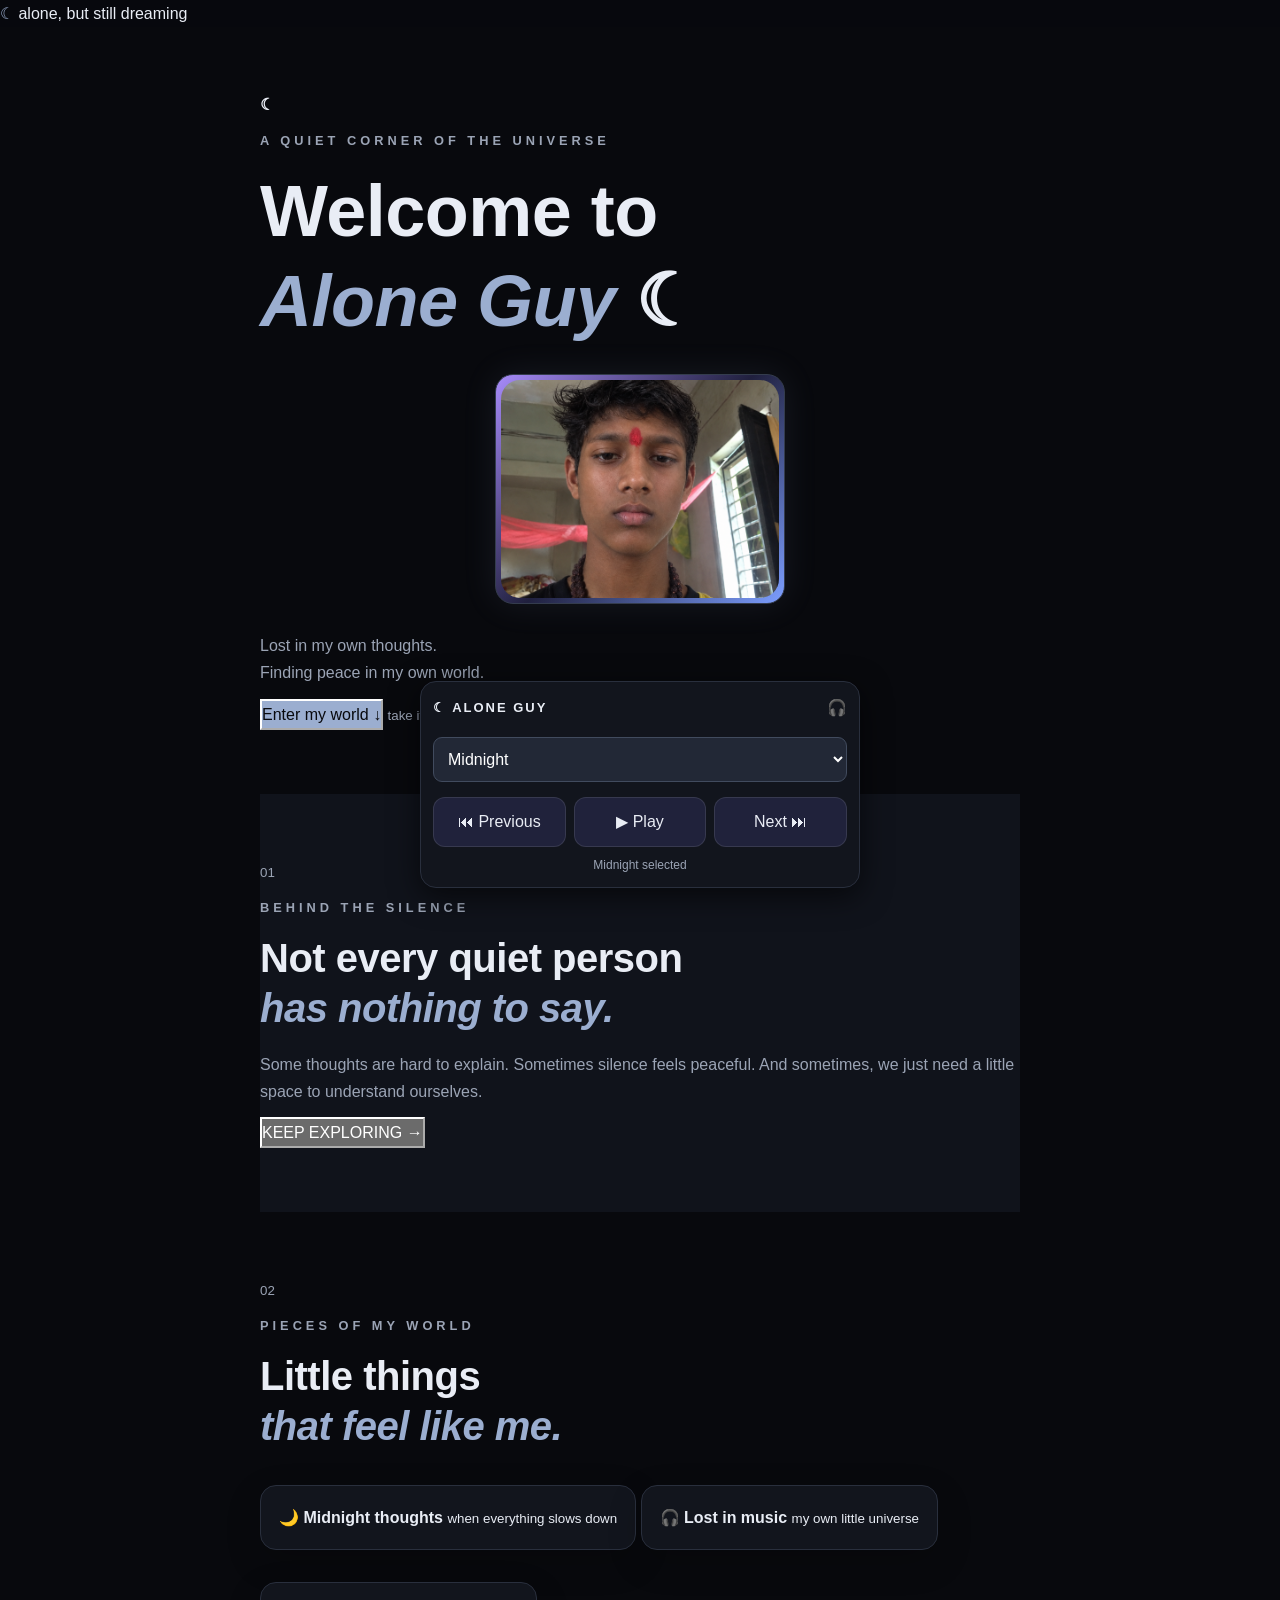
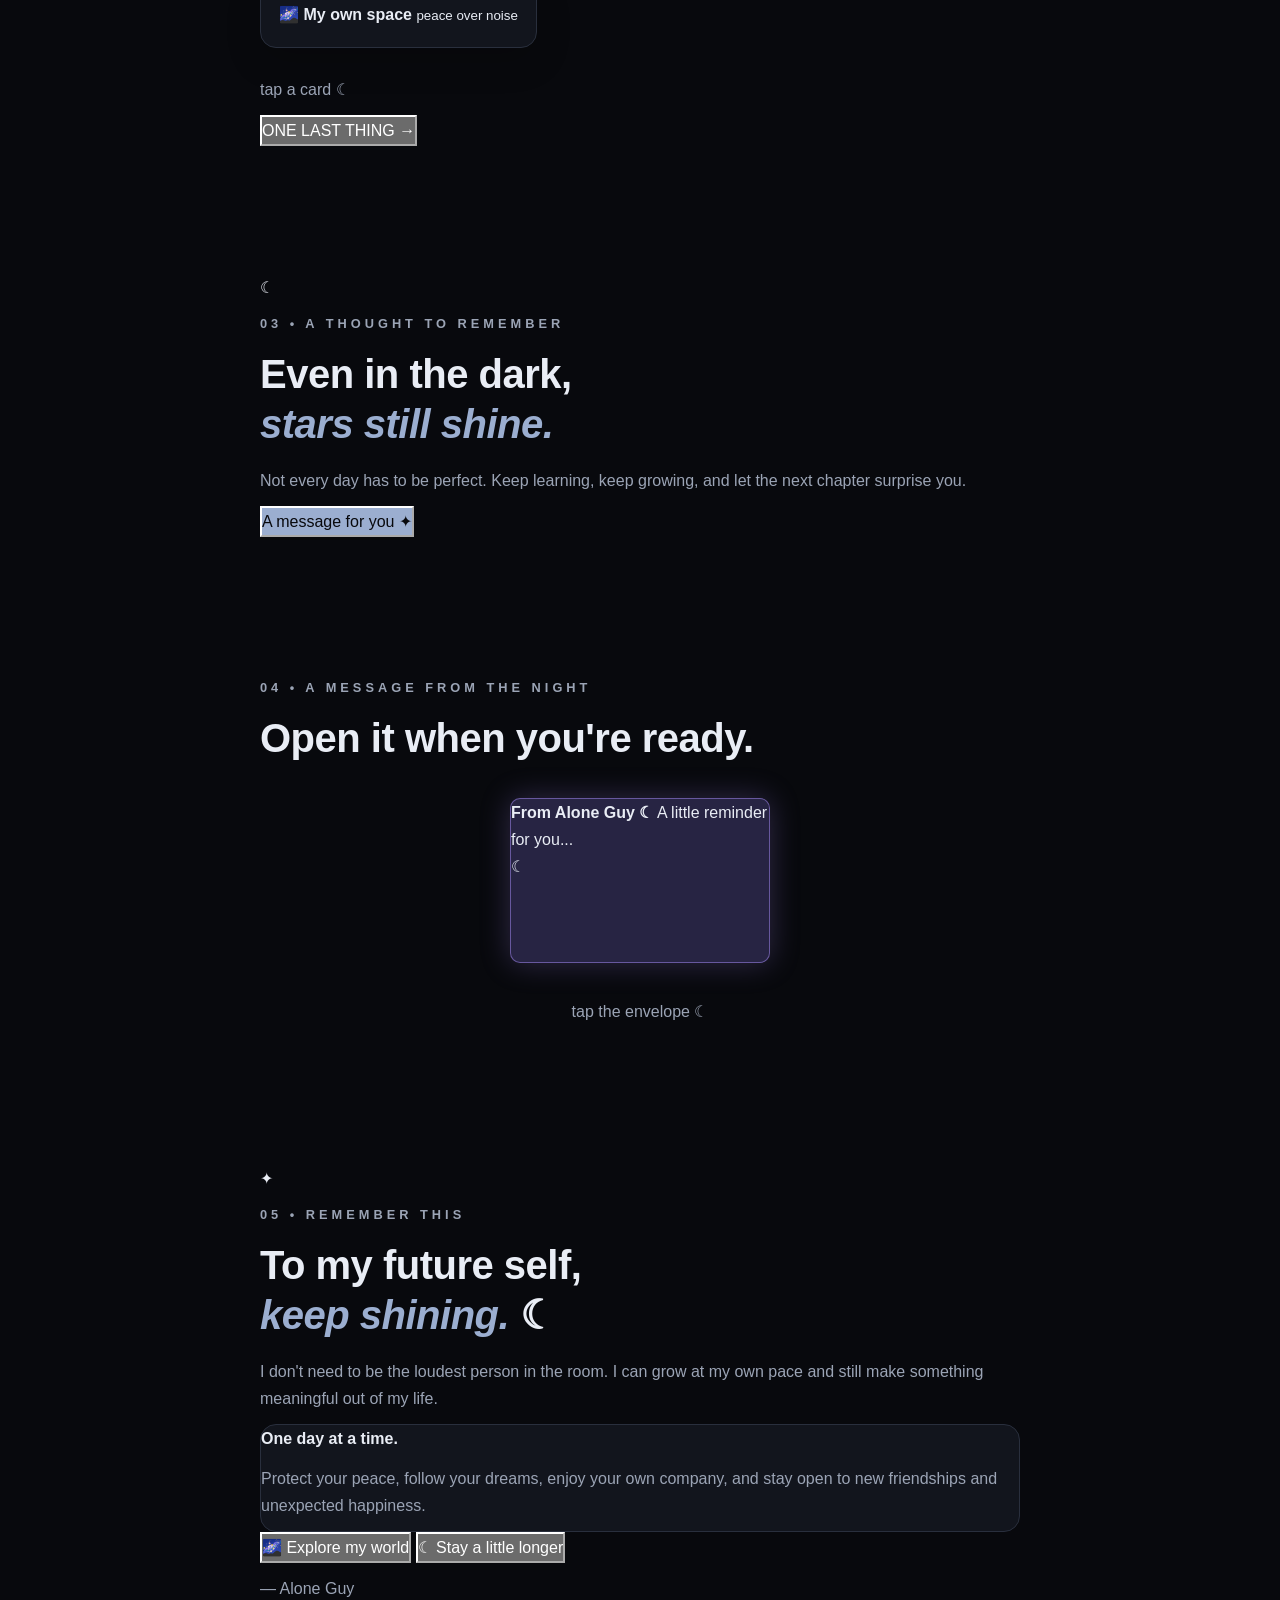
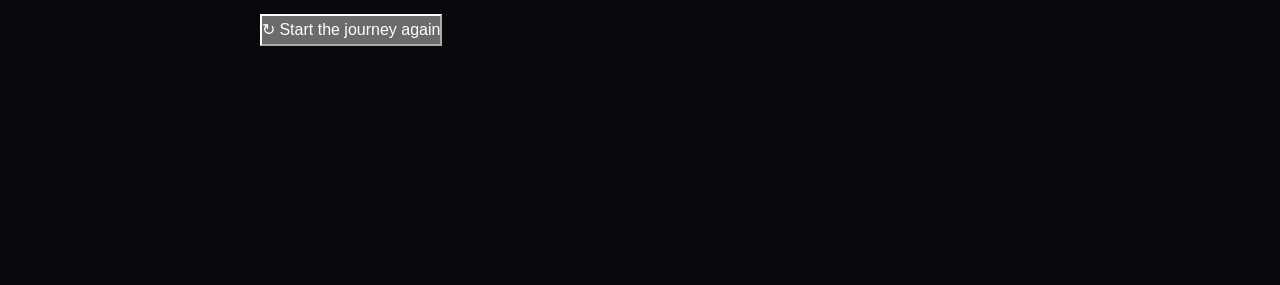
==== commit aebb68a8: "Update index.html" ====
--- a/index.html
+++ b/index.html
@@ -5,13 +5,11 @@
 <meta charset="utf-8">
 <meta name="viewport" content="width=device-width, initial-scale=1">
 <meta name="theme-color" content="#08090d">
-
 <title>Alone Guy — My Little World</title>
 
 <link rel="preconnect" href="https://fonts.googleapis.com">
 <link rel="preconnect" href="https://fonts.gstatic.com" crossorigin>
 <link href="https://fonts.googleapis.com/css2?family=DM+Sans:wght@400;500;600;700&family=Pacifico&display=swap" rel="stylesheet">
-
 <link rel="stylesheet" href="style.css">
 
 <style>
@@ -30,30 +28,17 @@
   padding-bottom: 175px;
 }
 
-header {
-  background: rgba(8,9,13,.85);
-}
-
-.logo {
-  color: var(--accent);
-}
+header { background: rgba(8,9,13,.85); }
+.logo { color: var(--accent); }
 
 .hero, .story, .question,
 .envelopeSection, .confession {
   background-color: var(--bg);
 }
 
-.blush {
-  background: #10131b !important;
-}
-
-.eyebrow, .num, .tap, .swipe {
-  color: var(--muted);
-}
-
-h1 em, h2 em {
-  color: var(--accent);
-}
+.blush { background: #10131b !important; }
+.eyebrow, .num, .tap, .swipe { color: var(--muted); }
+h1 em, h2 em { color: var(--accent); }
 
 .photo-frame {
   width: min(75%, 290px);
@@ -76,17 +61,14 @@
   color: #08090d;
 }
 
-.note, .gentle, .modalCard,
-.music-player {
+.note, .gentle, .modalCard, .music-player {
   background: var(--panel);
   color: var(--text);
   border: 1px solid #292f3d;
   border-radius: 16px;
 }
 
-.note {
-  padding: 18px;
-}
+.note { padding: 18px; }
 
 .music-player {
   position: fixed;
@@ -135,11 +117,10 @@
 .music-controls button {
   flex: 1;
   min-width: 0;
-}
-
-.music-player audio {
-  display: none;
-}
+  cursor: pointer;
+}
+
+.music-player audio { display: none; }
 
 .music-status {
   font-size: 12px;
@@ -152,13 +133,16 @@
   outline: 2px solid var(--accent);
   outline-offset: 3px;
 }
+
+.music-player button:disabled {
+  opacity: .6;
+}
 </style>
 </head>
 
 <body>
 
-<div class="floating-hearts" id="floatingHearts"
-     aria-hidden="true"></div>
+<div class="floating-hearts" id="floatingHearts" aria-hidden="true"></div>
 
 <header>
   <a href="#home" class="logo">☾</a>
@@ -168,19 +152,13 @@
 <main>
 
 <section class="hero" id="home">
-
   <div class="orbit"><b>☾</b></div>
-
   <p class="eyebrow">A quiet corner of the universe</p>
 
-  <h1>
-    Welcome to<br>
-    <em>Alone Guy</em> ☾
-  </h1>
+  <h1>Welcome to<br><em>Alone Guy</em> ☾</h1>
 
   <div class="photo-frame">
-    <img src="my-photo.jpg"
-         alt="Alone Guy"
+    <img src="my-photo.jpg" alt="Alone Guy"
          onerror="this.style.display='none'">
   </div>
 
@@ -194,18 +172,13 @@
   </button>
 
   <small class="swipe">take it slow ↓</small>
-
 </section>
 
 <section class="story blush" id="story">
-
   <small class="num">01</small>
   <p class="eyebrow">Behind the silence</p>
 
-  <h2>
-    Not every quiet person<br>
-    <em>has nothing to say.</em>
-  </h2>
+  <h2>Not every quiet person<br><em>has nothing to say.</em></h2>
 
   <p class="copy">
     Some thoughts are hard to explain.
@@ -217,21 +190,15 @@
   <button class="link next" data-target="little">
     KEEP EXPLORING →
   </button>
-
 </section>
 
 <section class="story" id="little">
-
   <small class="num">02</small>
   <p class="eyebrow">Pieces of my world</p>
 
-  <h2>
-    Little things<br>
-    <em>that feel like me.</em>
-  </h2>
+  <h2>Little things<br><em>that feel like me.</em></h2>
 
   <div class="notes">
-
     <button class="note"
       data-note="The world gets quiet, but the mind keeps telling stories.">
       <span>🌙</span>
@@ -252,7 +219,6 @@
       <strong>My own space</strong>
       <small>peace over noise</small>
     </button>
-
   </div>
 
   <p class="tap">tap a card ☾</p>
@@ -260,19 +226,13 @@
   <button class="link next" data-target="question">
     ONE LAST THING →
   </button>
-
 </section>
 
 <section class="question" id="question">
-
   <div class="bigHeart">☾</div>
-
   <p class="eyebrow">03 • a thought to remember</p>
 
-  <h2>
-    Even in the dark,<br>
-    <em>stars still shine.</em>
-  </h2>
+  <h2>Even in the dark,<br><em>stars still shine.</em></h2>
 
   <p class="copy center">
     Not every day has to be perfect.
@@ -283,50 +243,35 @@
   <button class="primary" id="reveal">
     A message for you <span>✦</span>
   </button>
-
 </section>
 
 <section class="envelopeSection" id="envelopeSection">
-
   <p class="eyebrow">04 • a message from the night</p>
-
   <h2>Open it when you're ready.</h2>
 
-  <div class="envelope-wrap"
-       id="envelope"
-       tabindex="0"
-       role="button"
+  <div class="envelope-wrap" id="envelope"
+       tabindex="0" role="button"
        aria-label="Open the message">
-
     <div class="envelope">
       <div class="env-back"></div>
-
       <div class="letter-paper">
         <b>From Alone Guy ☾</b>
         <span>A little reminder for you...</span>
       </div>
-
       <div class="pocket"></div>
       <div class="flap"></div>
       <div class="seal">☾</div>
     </div>
-
   </div>
 
   <p class="tapHint" id="tapHint">tap the envelope ☾</p>
-
 </section>
 
 <section class="confession" id="confession">
-
   <div class="bigHeart">✦</div>
-
   <p class="eyebrow">05 • remember this</p>
 
-  <h2>
-    To my future self,<br>
-    <em>keep shining.</em> ☾
-  </h2>
+  <h2>To my future self,<br><em>keep shining.</em> ☾</h2>
 
   <p class="copy center">
     I don't need to be the loudest person
@@ -354,7 +299,6 @@
   <button class="restart" id="restart">
     ↻ Start the journey again
   </button>
-
 </section>
 
 </main>
@@ -371,65 +315,99 @@
 
 <!-- MUSIC PLAYER -->
 <div class="music-player">
-
   <div class="music-heading">
     <strong>☾ ALONE GUY</strong>
     <span>🎧</span>
   </div>
 
   <select id="songSelect" aria-label="Choose a song">
-    <option value="song.mp3">Song 0</option>
-    <option value="song1.mp3">Song 1</option>
-    <option value="song2.mp3">Song 2</option>
-    <option value="song3.mp3">Song 3</option>
+    <option value="song.mp3">Tum Ho — Rockstar</option>
+    <option value="song1.mp3">Agar Tum Saath Ho</option>
+    <option value="song2.mp3">Phir Le Aya Dil</option>
+    <option value="song3.mp3">Kun Faya Kun</option>
+    <option value="song4.mp3">Channa Mereya</option>
+    <option value="song5.mp3">Kabira</option>
+    <option value="song6.mp3">Tujhe Kitna Chahne Lage</option>
+    <option value="song7.mp3">Khairiyat</option>
+    <option value="song8.mp3">Hawayein</option>
+    <option value="song9.mp3">Channa Ve</option>
+    <option value="song10.mp3">Tera Yaar Hoon Main</option>
+    <option value="song11.mp3">Kaise Hua</option>
+    <option value="song12.mp3">Apna Bana Le</option>
+    <option value="song13.mp3">O Maahi</option>
+    <option value="song14.mp3">Shayad</option>
+    <option value="song15.mp3">Bekhayali</option>
+    <option value="song16.mp3">Tadap Tadap</option>
+    <option value="song17.mp3">Aadat</option>
+    <option value="song18.mp3">Zaroori Tha</option>
+    <option value="song19.mp3">Tera Hone Laga Hoon</option>
+    <option value="song20.mp3">Pee Loon</option>
+    <option value="song21.mp3">Iktara</option>
+    <option value="song22.mp3">Tu Jaane Na</option>
+    <option value="song23.mp3">Jeene Laga Hoon</option>
+    <option value="song24.mp3">Phir Bhi Tumko Chaahunga</option>
+    <option value="song25.mp3">Dil Diyan Gallan</option>
+    <option value="song26.mp3">Raabta</option>
+    <option value="song27.mp3">Muskurane</option>
+    <option value="song28.mp3">Jo Tum Mere Ho</option>
   </select>
 
   <audio id="bgMusic" preload="metadata"></audio>
 
   <div class="music-controls">
     <button id="prevSong" type="button">⏮ Previous</button>
-    <button id="musicBtn" type="button">▶ Play</button>
+    <button id="musicBtn" type="button" aria-label="Play music">▶ Play</button>
     <button id="nextSong" type="button">Next ⏭</button>
   </div>
 
   <p class="music-status" id="musicStatus" aria-live="polite">
     Choose a song and tap Play
   </p>
-
 </div>
 
-<!-- Keep this file for your existing website animations and interactions -->
+<!-- Keep this file for your website's other animations/interactions.
+     Remove any music-player handlers from script.js to avoid conflicts. -->
 <script src="script.js"></script>
 
-<!-- MUSIC PLAYLIST -->
+<!-- MUSIC PLAYER LOGIC -->
 <script>
 (() => {
-  const songs = [
-    { name: "Song 0", src: "song.mp3" },
-    { name: "Song 1", src: "song1.mp3" },
-    { name: "Song 2", src: "song2.mp3" },
-    { name: "Song 3", src: "song3.mp3" }
-  ];
-
+  const select = document.getElementById("songSelect");
   const player = document.getElementById("bgMusic");
-  const select = document.getElementById("songSelect");
   const playBtn = document.getElementById("musicBtn");
   const prevBtn = document.getElementById("prevSong");
   const nextBtn = document.getElementById("nextSong");
   const status = document.getElementById("musicStatus");
 
+  if (!select || !player || !playBtn || !prevBtn ||
+      !nextBtn || !status) return;
+
+  // Build the playlist directly from the dropdown.
+  // This keeps song names, filenames and indexes synchronized.
+  const songs = Array.from(select.options).map(option => ({
+    name: option.textContent.trim(),
+    src: option.value
+  }));
+
   let current = 0;
+
+  function updateButton() {
+    const playing = !player.paused && !player.ended;
+    playBtn.textContent = playing ? "⏸ Pause" : "▶ Play";
+    playBtn.setAttribute(
+      "aria-label",
+      playing ? "Pause music" : "Play music"
+    );
+  }
 
   function loadSong(index) {
     current = (index + songs.length) % songs.length;
-
     player.pause();
     player.src = songs[current].src;
     player.load();
-
     select.selectedIndex = current;
     status.textContent = songs[current].name + " selected";
-    playBtn.textContent = "▶ Play";
+    updateButton();
   }
 
   async function playSong() {
@@ -437,25 +415,26 @@
       await player.play();
     } catch (error) {
       status.textContent =
-        "Unable to play. Check the MP3 filename or file.";
+        "Couldn't play this file. Check its name and location.";
+      updateButton();
     }
   }
 
-  playBtn.addEventListener("click", () => {
-    if (player.paused) {
-      playSong();
+  playBtn.addEventListener("click", async () => {
+    if (player.paused || player.ended) {
+      await playSong();
     } else {
       player.pause();
+      updateButton();
     }
   });
 
-  player.addEventListener("play", () => {
-    playBtn.textContent = "⏸ Pause";
+  player.addEventListener("play", updateButton);
+  player.addEventListener("pause", updateButton);
+
+  player.addEventListener("playing", () => {
     status.textContent = "Playing " + songs[current].name;
-  });
-
-  player.addEventListener("pause", () => {
-    playBtn.textContent = "▶ Play";
+    updateButton();
   });
 
   player.addEventListener("ended", () => {
@@ -465,7 +444,8 @@
 
   player.addEventListener("error", () => {
     status.textContent =
-      "Song file not found. Check the MP3 filename on GitHub.";
+      "Song file missing or unsupported. Check the filename.";
+    updateButton();
   });
 
   select.addEventListener("change", () => {
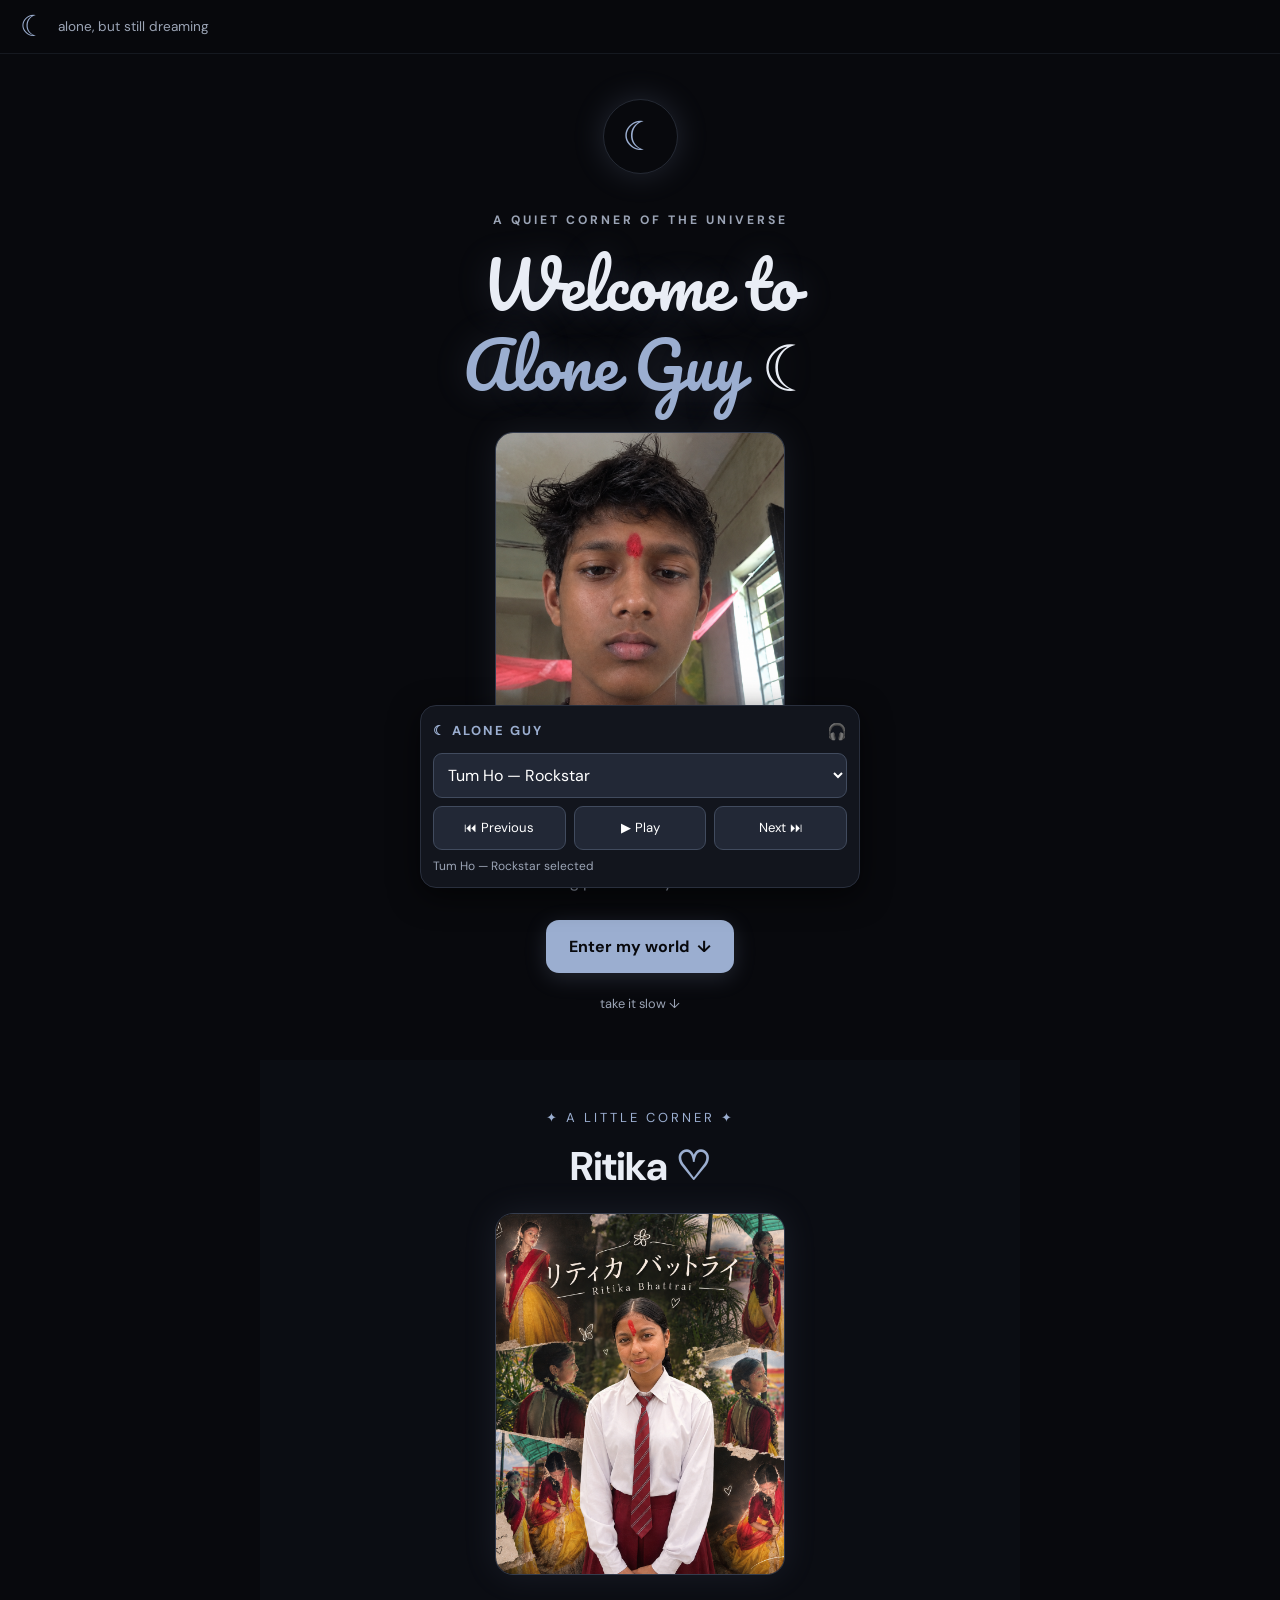
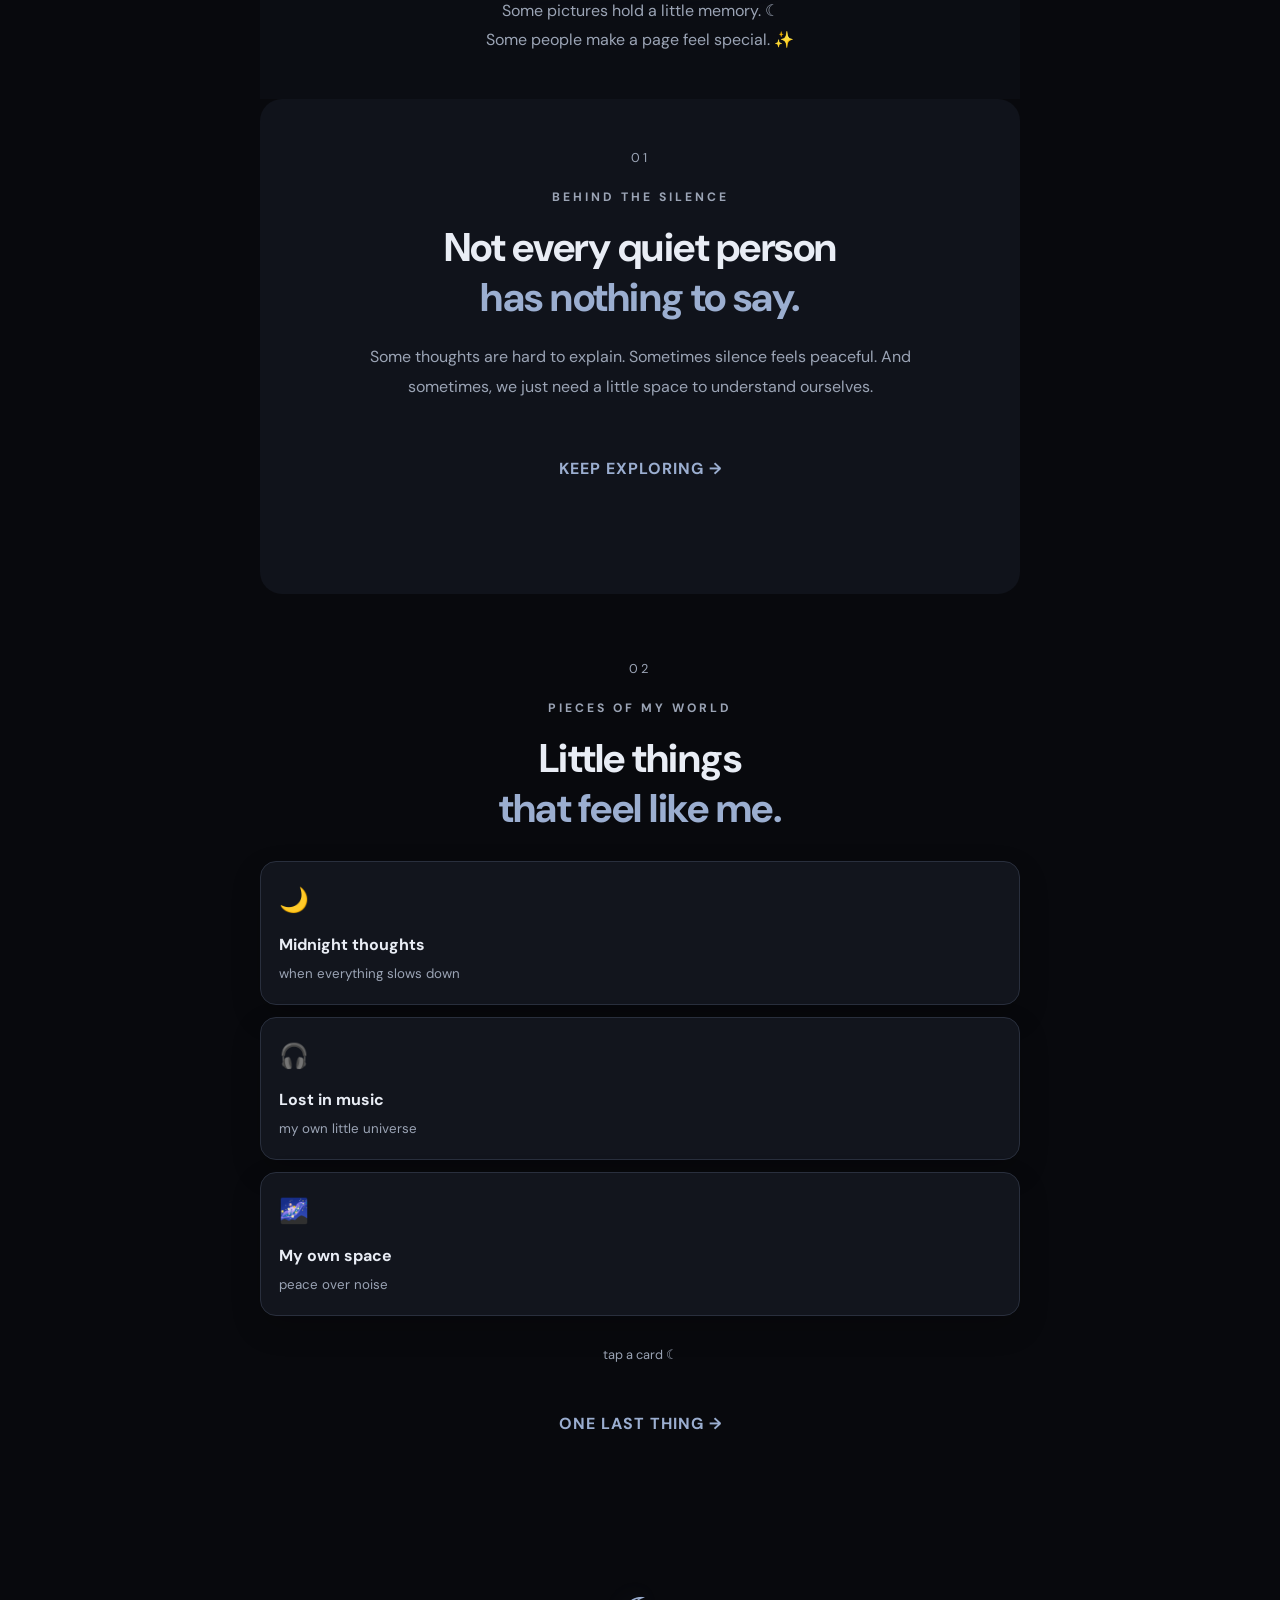
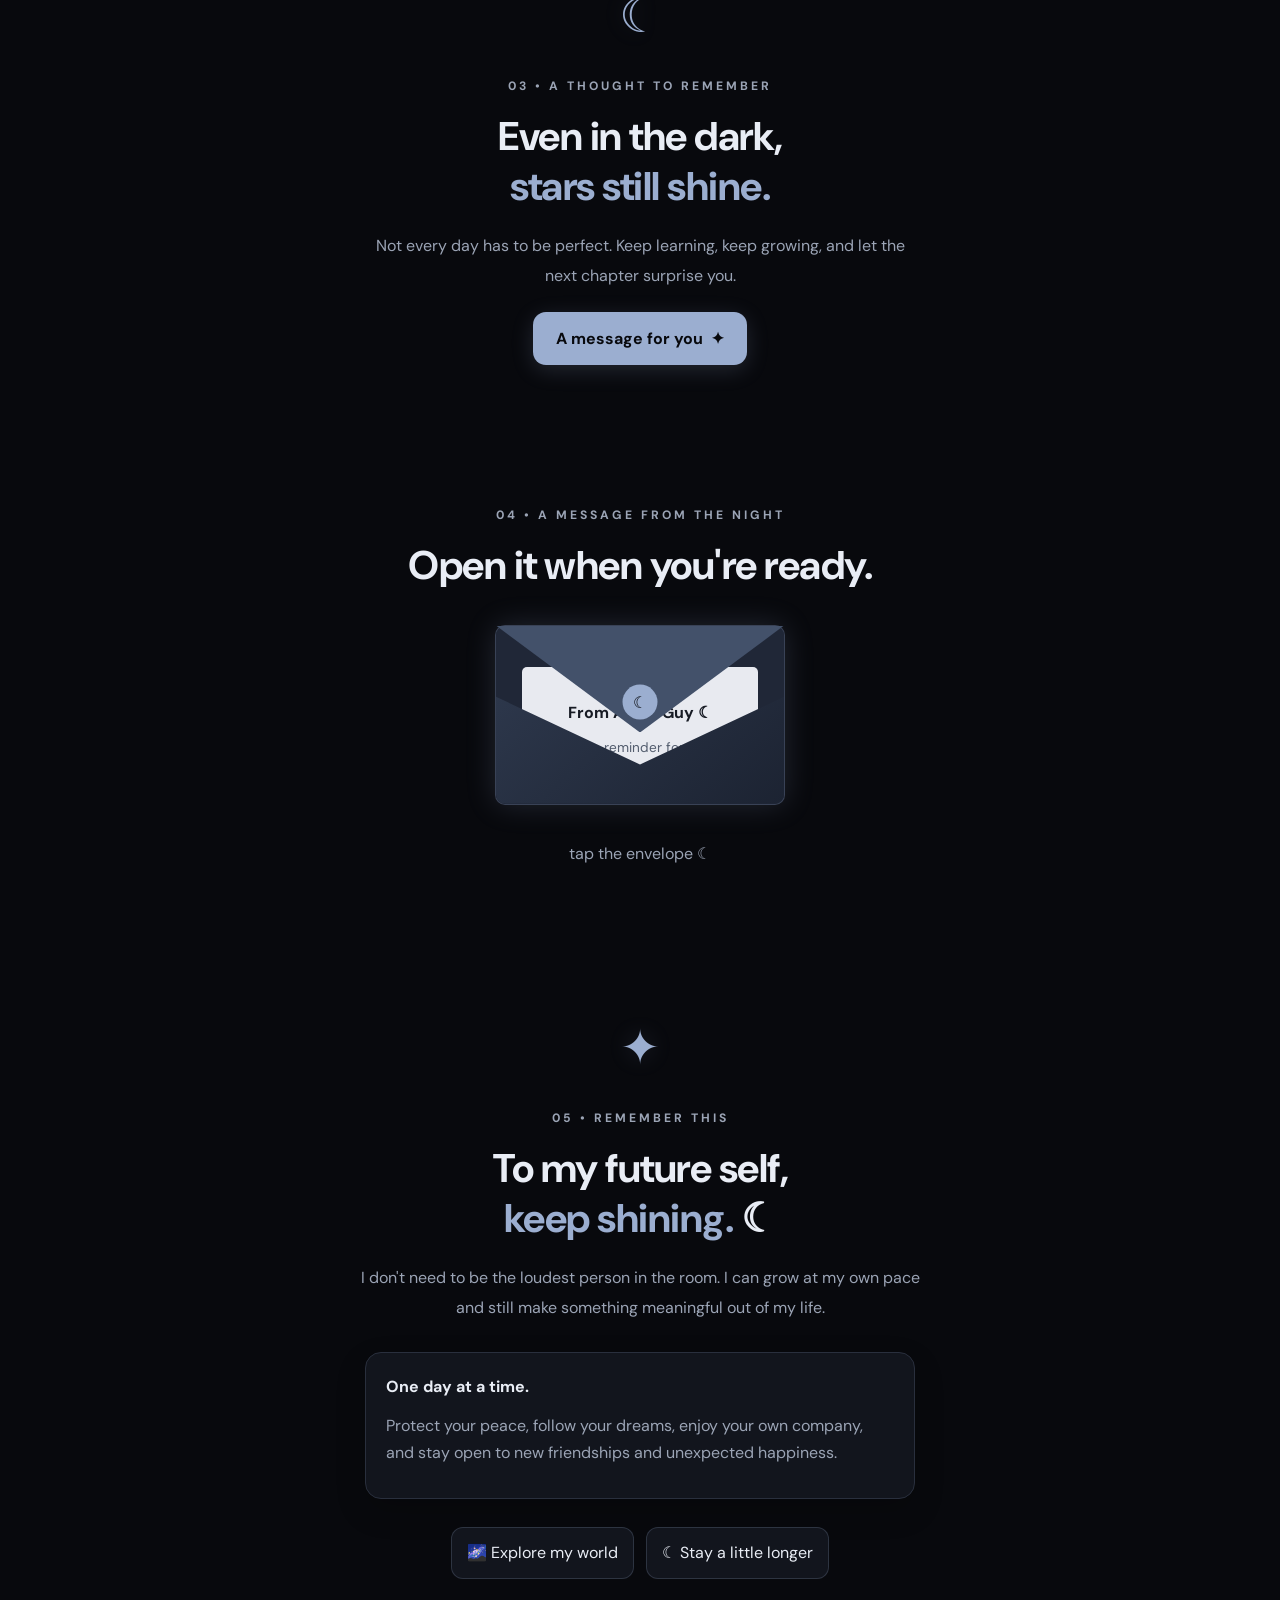
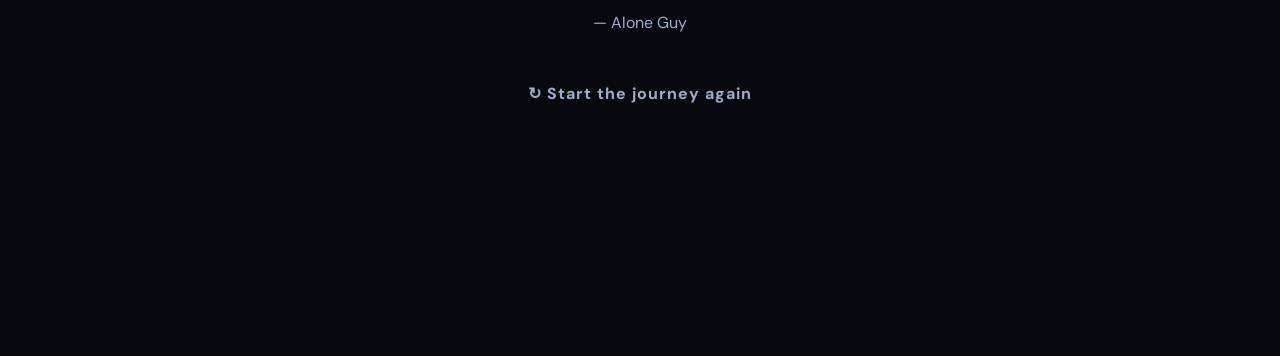
==== commit bfa5a4ab: "Update index.html" ====
--- a/index.html
+++ b/index.html
@@ -1,4 +1,3 @@
-
 <!doctype html>
 <html lang="en">
 <head>
@@ -54,6 +53,43 @@
   width: 100%;
   aspect-ratio: 4 / 5;
   object-fit: cover;
+}
+
+/* RITIKA'S PHOTO */
+.ritika-section {
+  padding: 35px 20px 45px;
+  text-align: center;
+  background: #0b0d13;
+}
+
+.ritika-title {
+  color: var(--accent);
+  font-size: 13px;
+  letter-spacing: 3px;
+  text-transform: uppercase;
+}
+
+.ritika-photo-frame {
+  width: min(75%, 290px);
+  margin: 22px auto;
+  overflow: hidden;
+  border: 1px solid #343c4d;
+  border-radius: 18px;
+  box-shadow: 0 0 35px #9baed01b;
+}
+
+.ritika-photo-frame img {
+  display: block;
+  width: 100%;
+  aspect-ratio: 4 / 5;
+  object-fit: cover;
+}
+
+.ritika-caption {
+  color: var(--muted);
+  font-size: 16px;
+  line-height: 1.8;
+  margin: 18px auto 0;
 }
 
 .primary {
@@ -172,6 +208,24 @@
   </button>
 
   <small class="swipe">take it slow ↓</small>
+</section>
+
+<!-- RITIKA'S PHOTO: DIRECTLY AFTER YOUR PHOTO SECTION -->
+<section class="ritika-section" id="ritika">
+  <p class="ritika-title">✦ A little corner ✦</p>
+
+  <h2>Ritika <em>♡</em></h2>
+
+  <div class="ritika-photo-frame">
+    <img src="Ritika.jpg"
+         alt="Ritika"
+         loading="lazy">
+  </div>
+
+  <p class="ritika-caption">
+    Some pictures hold a little memory. ☾<br>
+    Some people make a page feel special. ✨
+  </p>
 </section>
 
 <section class="story blush" id="story">
@@ -365,8 +419,6 @@
   </p>
 </div>
 
-<!-- Keep this file for your website's other animations/interactions.
-     Remove any music-player handlers from script.js to avoid conflicts. -->
 <script src="script.js"></script>
 
 <!-- MUSIC PLAYER LOGIC -->
@@ -382,8 +434,6 @@
   if (!select || !player || !playBtn || !prevBtn ||
       !nextBtn || !status) return;
 
-  // Build the playlist directly from the dropdown.
-  // This keeps song names, filenames and indexes synchronized.
   const songs = Array.from(select.options).map(option => ({
     name: option.textContent.trim(),
     src: option.value
@@ -468,4 +518,4 @@
 </script>
 
 </body>
-</html>
+</html>
--- a/style.css
+++ b/style.css
@@ -1,18 +1,19 @@
+
 /* ==================================
    ALONE GUY 🌙
-   MIDNIGHT DARK THEME
+   MIDNIGHT BLUE THEME
 ================================== */
 
 :root {
-  --bg: #080911;
-  --bg-soft: #101222;
-  --card: #151729;
-  --text: #f3f2ff;
-  --muted: #a5a7c2;
-  --purple: #a78bfa;
-  --blue: #7c9eff;
-  --border: rgba(255, 255, 255, 0.1);
-  --glow: rgba(167, 139, 250, 0.25);
+  --bg: #08090d;
+  --bg-soft: #10131b;
+  --card: #12151d;
+  --text: #e9edf5;
+  --muted: #9ba4b5;
+  --accent: #9baed0;
+  --blue: #7189b8;
+  --border: rgba(155, 174, 208, 0.2);
+  --glow: rgba(155, 174, 208, 0.18);
 }
 
 * {
@@ -29,15 +30,16 @@
 body {
   min-height: 100vh;
   overflow-x: hidden;
+  padding-bottom: 175px;
   background:
     radial-gradient(
       circle at 50% 0%,
-      #20203e 0%,
-      transparent 45%
+      #1b2232 0%,
+      transparent 48%
     ),
     var(--bg);
   color: var(--text);
-  font-family: "Segoe UI", Arial, sans-serif;
+  font-family: "DM Sans", "Segoe UI", Arial, sans-serif;
   line-height: 1.7;
   -webkit-tap-highlight-color: transparent;
 }
@@ -54,13 +56,14 @@
 
 button:focus-visible,
 select:focus-visible,
-a:focus-visible {
-  outline: 2px solid var(--purple);
+a:focus-visible,
+[role="button"]:focus-visible {
+  outline: 2px solid var(--accent);
   outline-offset: 4px;
 }
 
 a {
-  color: var(--purple);
+  color: var(--accent);
   text-decoration: none;
 }
 
@@ -84,7 +87,9 @@
 }
 
 h1 {
-  font-size: clamp(2.4rem, 9vw, 4.5rem);
+  font-family: "Pacifico", cursive;
+  font-size: clamp(2.2rem, 9vw, 4rem);
+  font-weight: 400;
 }
 
 h2 {
@@ -98,17 +103,45 @@
 }
 
 ::selection {
-  background: var(--purple);
-  color: #080911;
-}
-
+  background: var(--accent);
+  color: #08090d;
+}
+
+/* ==================================
+   HEADER
+================================== */
+
+header {
+  position: sticky;
+  top: 0;
+  z-index: 50;
+  display: flex;
+  align-items: center;
+  gap: 12px;
+  padding: 12px 20px;
+  background: rgba(8, 9, 13, 0.88);
+  border-bottom: 1px solid rgba(155, 174, 208, 0.1);
+  backdrop-filter: blur(14px);
+  -webkit-backdrop-filter: blur(14px);
+}
+
+header span {
+  color: var(--muted);
+  font-size: 0.85rem;
+}
+
+.logo {
+  font-size: 1.8rem;
+  line-height: 1;
+  color: var(--accent);
+}
 
 /* ==================================
    HERO SECTION
 ================================== */
 
-#hero {
-  min-height: 100svh;
+.hero {
+  min-height: 90svh;
   display: flex;
   flex-direction: column;
   align-items: center;
@@ -118,64 +151,81 @@
   padding-bottom: 45px;
 }
 
+.orbit {
+  display: grid;
+  place-items: center;
+  width: 75px;
+  height: 75px;
+  margin-bottom: 24px;
+  border: 1px solid var(--border);
+  border-radius: 50%;
+  box-shadow: 0 0 32px var(--glow);
+  animation: moonFloat 4s ease-in-out infinite;
+}
+
+.orbit b {
+  color: var(--accent);
+  font-size: 2.5rem;
+  font-weight: 400;
+}
+
 .eyebrow {
-  color: var(--purple);
-  font-size: 0.8rem;
+  color: var(--accent);
+  font-size: 0.76rem;
   font-weight: 700;
-  letter-spacing: 4px;
+  letter-spacing: 3px;
   text-transform: uppercase;
   margin-bottom: 14px;
 }
 
-.hero-title {
+.hero h1 {
   color: var(--text);
   text-shadow: 0 0 35px var(--glow);
 }
 
-.hero-title span {
-  color: var(--purple);
-}
-
-.hero-subtitle {
+h1 em,
+h2 em {
+  color: var(--accent);
+  font-style: normal;
+}
+
+.heroText {
   max-width: 440px;
   margin: 18px auto 25px;
   font-size: 1rem;
 }
 
-
-/* ==================================
-   YOUR PHOTO 📸
+.swipe,
+.tap {
+  display: block;
+  margin-top: 20px;
+  font-size: 0.8rem;
+}
+
+/* ==================================
+   PHOTO 📸
 ================================== */
 
 .photo-frame {
-  width: 190px;
-  height: 230px;
+  width: min(75%, 290px);
   margin: 28px auto;
-  padding: 5px;
   overflow: hidden;
-  border-radius: 24px;
-  border: 1px solid rgba(167, 139, 250, 0.65);
-  background: linear-gradient(
-    135deg,
-    #a78bfa,
-    #20203e,
-    #7c9eff
-  );
-  box-shadow:
-    0 0 30px var(--glow),
-    0 15px 45px rgba(0, 0, 0, 0.4);
+  border: 1px solid #343c4d;
+  border-radius: 18px;
+  background: var(--card);
+  box-shadow: 0 0 35px var(--glow);
   transition: transform 0.3s ease;
 }
 
 .photo-frame:hover {
-  transform: translateY(-5px);
+  transform: translateY(-4px);
 }
 
 .photo-frame img {
+  display: block;
   width: 100%;
-  height: 100%;
+  aspect-ratio: 4 / 5;
   object-fit: cover;
-  border-radius: 19px;
 }
 
 .profile-photo {
@@ -184,45 +234,47 @@
   object-fit: cover;
   margin: 25px auto;
   border-radius: 50%;
-  border: 3px solid var(--purple);
+  border: 2px solid var(--accent);
   box-shadow: 0 0 30px var(--glow);
 }
 
-
 /* ==================================
    BUTTONS
 ================================== */
 
-.btn,
 button {
   -webkit-appearance: none;
-}
-
+  appearance: none;
+}
+
+.primary,
 .btn {
   display: inline-flex;
   justify-content: center;
   align-items: center;
   gap: 8px;
   min-height: 46px;
-  padding: 12px 23px;
+  padding: 12px 22px;
   border: 1px solid transparent;
-  border-radius: 14px;
-  background: linear-gradient(135deg, #a78bfa, #7c9eff);
-  color: #080911;
+  border-radius: 13px;
+  background: var(--accent);
+  color: #08090d;
   font-weight: 700;
   text-align: center;
   box-shadow: 0 5px 22px var(--glow);
   transition:
     transform 0.2s ease,
     box-shadow 0.2s ease,
-    opacity 0.2s ease;
-}
-
+    background 0.2s ease;
+}
+
+.primary:hover,
 .btn:hover {
   transform: translateY(-2px);
   box-shadow: 0 8px 28px var(--glow);
 }
 
+.primary:active,
 .btn:active {
   transform: scale(0.97);
 }
@@ -234,208 +286,342 @@
   box-shadow: none;
 }
 
-.btn-row {
+.link,
+.restart {
+  margin-top: 22px;
+  padding: 10px 0;
+  border: 0;
+  background: transparent;
+  color: var(--accent);
+  font-weight: 700;
+  letter-spacing: 1px;
+}
+
+.link:hover,
+.restart:hover {
+  opacity: 0.75;
+}
+
+/* ==================================
+   STORY SECTIONS
+================================== */
+
+.story,
+.question,
+.envelopeSection,
+.confession {
+  text-align: center;
+}
+
+.story {
+  min-height: 55vh;
+}
+
+.blush {
+  background: #10131b !important;
+  border-radius: 22px;
+  padding: 48px 22px;
+}
+
+.num {
+  display: block;
+  margin-bottom: 18px;
+  color: var(--muted);
+  letter-spacing: 3px;
+  font-size: 0.8rem;
+}
+
+.copy {
+  max-width: 560px;
+  margin: 20px auto;
+  line-height: 1.9;
+}
+
+.center {
+  text-align: center;
+}
+
+/* ==================================
+   NOTE CARDS 🌌
+================================== */
+
+.notes {
+  display: grid;
+  grid-template-columns: 1fr;
+  gap: 12px;
+  margin: 28px 0;
+  text-align: left;
+}
+
+.note,
+.card,
+.story-card,
+.gentle {
+  padding: 20px;
+  background: linear-gradient(
+    145deg,
+    rgba(24, 29, 42, 0.98),
+    rgba(14, 17, 25, 0.98)
+  );
+  border: 1px solid var(--border);
+  border-radius: 17px;
+  box-shadow: 0 12px 30px rgba(0, 0, 0, 0.18);
+}
+
+.note {
+  display: flex;
+  flex-direction: column;
+  align-items: flex-start;
+  gap: 5px;
+  width: 100%;
+  color: var(--text);
+  text-align: left;
+  cursor: pointer;
+  transition:
+    transform 0.25s ease,
+    border-color 0.25s ease;
+}
+
+.note > span {
+  margin-bottom: 5px;
+  font-size: 1.5rem;
+}
+
+.note strong,
+.card h3,
+.story-card h3 {
+  color: var(--text);
+}
+
+.note small {
+  color: var(--muted);
+}
+
+.note:hover,
+.card:hover,
+.story-card:hover {
+  transform: translateY(-3px);
+  border-color: rgba(155, 174, 208, 0.55);
+}
+
+.tap {
+  color: var(--muted);
+}
+
+/* ==================================
+   QUESTION / CONFESSION
+================================== */
+
+.bigHeart {
+  margin-bottom: 20px;
+  color: var(--accent);
+  font-size: 3rem;
+  text-shadow: 0 0 25px var(--glow);
+}
+
+.gentle {
+  margin: 28px auto;
+  max-width: 550px;
+  text-align: left;
+}
+
+.gentle strong {
+  color: var(--text);
+}
+
+.choices {
   display: flex;
   flex-wrap: wrap;
   justify-content: center;
   gap: 12px;
-  margin-top: 25px;
-}
-
-
-/* ==================================
-   CARDS
-================================== */
-
-.card,
-.note,
-.story-card {
-  padding: 22px;
-  margin: 16px 0;
-  background: linear-gradient(
-    145deg,
-    rgba(25, 27, 49, 0.96),
-    rgba(14, 16, 31, 0.96)
-  );
-  border: 1px solid var(--border);
-  border-radius: 20px;
-  box-shadow: 0 12px 35px rgba(0, 0, 0, 0.18);
-  transition:
-    transform 0.25s ease,
-    border-color 0.25s ease;
-}
-
-.note {
-  cursor: pointer;
-}
-
-.card:hover,
-.note:hover,
-.story-card:hover {
-  transform: translateY(-3px);
-  border-color: rgba(167, 139, 250, 0.5);
-}
-
-.note h3,
-.card h3,
-.story-card h3 {
-  color: var(--text);
-  margin-bottom: 8px;
-}
-
-.note p,
-.card p,
-.story-card p {
-  margin-bottom: 0;
-}
-
-
-/* ==================================
-   MUSIC PLAYER 🎵
-================================== */
-
-.music-player {
-  width: min(100%, 460px);
-  margin: 25px auto;
-  padding: 22px;
-  border: 1px solid rgba(167, 139, 250, 0.25);
-  border-radius: 22px;
-  background: rgba(21, 23, 41, 0.88);
-  box-shadow: 0 15px 40px rgba(0, 0, 0, 0.25);
-  text-align: center;
-}
-
-.music-player h3 {
-  margin-bottom: 5px;
-}
-
-.music-player select {
-  display: block;
-  width: 100%;
-  min-height: 45px;
-  margin: 16px 0;
-  padding: 10px 12px;
-  color: var(--text);
-  background: var(--bg-soft);
+  margin-top: 28px;
+}
+
+.choices button {
+  min-height: 44px;
+  padding: 11px 15px;
+  color: var(--text);
+  background: var(--card);
   border: 1px solid var(--border);
   border-radius: 12px;
 }
 
-.music-player select option {
-  background: var(--bg-soft);
-  color: var(--text);
-}
-
-.music-controls {
+.choices button:hover {
+  border-color: var(--accent);
+}
+
+.sign {
+  margin-top: 30px;
+  color: var(--accent);
+}
+
+/* ==================================
+   ENVELOPE ✉️
+================================== */
+
+.envelope-wrap {
+  width: min(290px, 90%);
+  margin: 35px auto;
+  cursor: pointer;
+  perspective: 900px;
+}
+
+.envelope {
+  position: relative;
+  width: 100%;
+  height: 180px;
+  border: 1px solid var(--border);
+  border-radius: 10px;
+  background: #202737;
+  box-shadow: 0 0 30px var(--glow);
+}
+
+.env-back {
+  position: absolute;
+  inset: 0;
+  border-radius: inherit;
+  background: #202737;
+}
+
+.letter-paper {
+  position: absolute;
+  z-index: 1;
+  left: 9%;
+  right: 9%;
+  bottom: 12px;
+  height: 125px;
+  padding: 18px 10px;
   display: flex;
+  flex-direction: column;
+  align-items: center;
   justify-content: center;
-  align-items: center;
-  flex-wrap: wrap;
   gap: 10px;
-  margin-top: 15px;
-}
-
-.music-controls button,
-#musicBtn,
-#nextSong,
-#prevSong {
-  min-height: 44px;
-  padding: 10px 15px;
-  border: 1px solid var(--border);
-  border-radius: 12px;
-  color: var(--text);
-  background: #20223b;
-  transition: background 0.2s ease;
-}
-
-.music-controls button:hover,
-#musicBtn:hover,
-#nextSong:hover,
-#prevSong:hover {
-  background: #343052;
-}
-
-.music-player audio {
-  width: 100%;
-  margin-top: 14px;
-}
-
-
-/* ==================================
-   OPTIONAL ENVELOPE ✉️
-================================== */
-
-#envelope {
-  position: relative;
-  width: min(260px, 85%);
-  height: 165px;
-  margin: 35px auto;
-  border-radius: 10px;
-  background: #272443;
-  border: 1px solid rgba(167, 139, 250, 0.5);
-  box-shadow: 0 0 30px var(--glow);
-  cursor: pointer;
-  transition: transform 0.3s ease;
-}
-
-#envelope:hover {
-  transform: translateY(-4px);
-}
-
-#envelope.open {
-  transform: rotate(-2deg) scale(1.03);
-}
-
-#tapHint {
+  border-radius: 5px;
+  background: #e8eaf0;
+  color: #171b24;
+  text-align: center;
+  transition: transform 0.6s ease;
+}
+
+.letter-paper b {
+  color: #171b24;
+}
+
+.letter-paper span {
+  color: #535d6e;
+  font-size: 0.85rem;
+}
+
+.pocket {
+  position: absolute;
+  inset: 0;
+  z-index: 2;
+  border-radius: inherit;
+  background: linear-gradient(140deg, #303b50, #1c2332);
+  clip-path: polygon(0 40%, 50% 78%, 100% 40%, 100% 100%, 0 100%);
+}
+
+.flap {
+  position: absolute;
+  z-index: 3;
+  inset: 0 0 auto;
+  height: 60%;
+  background: #43516a;
+  clip-path: polygon(0 0, 100% 0, 50% 100%);
+  transform-origin: top center;
+  transition: transform 0.5s ease;
+}
+
+.seal {
+  position: absolute;
+  z-index: 4;
+  left: 50%;
+  top: 43%;
+  display: grid;
+  place-items: center;
+  width: 35px;
+  height: 35px;
+  border-radius: 50%;
+  background: var(--accent);
+  color: #08090d;
+  transform: translate(-50%, -50%);
+  transition: opacity 0.3s ease;
+}
+
+.envelope-wrap.open .flap {
+  transform: rotateX(180deg);
+}
+
+.envelope-wrap.open .letter-paper {
+  transform: translateY(-75px);
+}
+
+.envelope-wrap.open .seal {
+  opacity: 0;
+}
+
+.tapHint {
   text-align: center;
   margin-top: 15px;
 }
 
-
 /* ==================================
    MODAL
 ================================== */
 
-#modal {
+.modal {
   position: fixed;
   inset: 0;
-  z-index: 1000;
+  z-index: 1500;
   display: none;
   align-items: center;
   justify-content: center;
   padding: 20px;
   background: rgba(0, 0, 0, 0.78);
   backdrop-filter: blur(8px);
-}
-
-#modal.open {
+  -webkit-backdrop-filter: blur(8px);
+}
+
+.modal.open {
   display: flex;
 }
 
-.modal-content {
+.modalCard {
+  position: relative;
   width: min(100%, 430px);
-  padding: 28px;
-  border-radius: 22px;
+  padding: 32px 24px;
+  border-radius: 20px;
   background: var(--card);
-  border: 1px solid rgba(167, 139, 250, 0.4);
+  border: 1px solid var(--border);
   box-shadow: 0 0 40px var(--glow);
+  text-align: center;
   animation: modalIn 0.25s ease;
+}
+
+.modalHeart {
+  margin-bottom: 12px;
+  color: var(--accent);
+  font-size: 2.5rem;
 }
 
 #modalText {
   overflow-wrap: anywhere;
+  line-height: 1.8;
 }
 
 #close {
-  display: block;
-  margin: 20px auto 0;
-  padding: 10px 22px;
-  color: var(--text);
-  background: #292b46;
-  border: 1px solid var(--border);
-  border-radius: 12px;
-}
-
+  position: absolute;
+  top: 8px;
+  right: 10px;
+  width: 36px;
+  height: 36px;
+  padding: 0;
+  border: 0;
+  border-radius: 50%;
+  background: #252d3c;
+  color: var(--text);
+  font-size: 1.5rem;
+}
 
 /* ==================================
    FLOATING STARS ✨
@@ -453,7 +639,7 @@
 .floating-heart {
   position: absolute;
   bottom: -35px;
-  color: var(--purple);
+  color: var(--accent);
   opacity: 0;
   text-shadow: 0 0 12px var(--glow);
   animation: floatUp var(--duration, 8s) linear forwards;
@@ -465,15 +651,8 @@
     transform: translate3d(0, 0, 0) rotate(0deg);
     opacity: 0;
   }
-
-  10% {
-    opacity: 0.7;
-  }
-
-  85% {
-    opacity: 0.5;
-  }
-
+  10% { opacity: 0.7; }
+  85% { opacity: 0.5; }
   100% {
     transform: translate3d(var(--drift, 20px), -110vh, 0)
       rotate(180deg);
@@ -481,22 +660,26 @@
   }
 }
 
+@keyframes moonFloat {
+  0%, 100% { transform: translateY(0); }
+  50% { transform: translateY(-7px); }
+}
 
 /* ==================================
    TOAST MESSAGE
 ================================== */
 
-#toast {
+.toast {
   position: fixed;
   z-index: 2000;
-  bottom: 25px;
+  bottom: 190px;
   left: 50%;
   width: max-content;
   max-width: calc(100% - 32px);
   padding: 12px 18px;
   color: var(--text);
-  background: #242640;
-  border: 1px solid rgba(167, 139, 250, 0.4);
+  background: #1b2230;
+  border: 1px solid var(--border);
   border-radius: 14px;
   box-shadow: 0 8px 30px rgba(0, 0, 0, 0.4);
   opacity: 0;
@@ -505,12 +688,103 @@
   transition: all 0.25s ease;
 }
 
-#toast.show {
+.toast.show {
   opacity: 1;
   visibility: visible;
   transform: translate(-50%, 0);
 }
 
+/* ==================================
+   FIXED MUSIC PLAYER 🎧
+================================== */
+
+.music-player {
+  position: fixed;
+  z-index: 1000;
+  bottom: 12px;
+  left: 12px;
+  right: 12px;
+  width: auto;
+  max-width: 440px;
+  margin: auto;
+  padding: 12px;
+  border: 1px solid #292f3d;
+  border-radius: 16px;
+  background: rgba(18, 21, 29, 0.97);
+  color: var(--text);
+  box-shadow: 0 8px 30px rgba(0, 0, 0, 0.6);
+  backdrop-filter: blur(14px);
+  -webkit-backdrop-filter: blur(14px);
+}
+
+.music-heading {
+  display: flex;
+  justify-content: space-between;
+  align-items: center;
+  gap: 10px;
+  margin-bottom: 8px;
+}
+
+.music-heading strong {
+  color: var(--accent);
+  font-size: 13px;
+  letter-spacing: 2px;
+}
+
+.music-player select {
+  display: block;
+  width: 100%;
+  min-height: 42px;
+  margin: 0 0 8px;
+  padding: 9px 12px;
+  color: var(--text);
+  background: #222836;
+  border: 1px solid #414b5e;
+  border-radius: 9px;
+}
+
+.music-player select option {
+  color: var(--text);
+  background: #12151d;
+}
+
+.music-controls {
+  display: flex;
+  align-items: stretch;
+  gap: 8px;
+}
+
+.music-controls button {
+  flex: 1;
+  min-width: 0;
+  min-height: 40px;
+  padding: 9px 5px;
+  color: white;
+  background: #222836;
+  border: 1px solid #414b5e;
+  border-radius: 9px;
+  font-size: 0.82rem;
+  transition: background 0.2s ease;
+}
+
+.music-controls button:hover {
+  background: #343e52;
+}
+
+.music-controls button:active {
+  transform: scale(0.98);
+}
+
+.music-status {
+  margin: 7px 0 0;
+  color: var(--muted);
+  font-size: 11px;
+  line-height: 1.4;
+}
+
+.music-player audio {
+  display: none;
+}
 
 /* ==================================
    TRANSITIONS
@@ -526,13 +800,11 @@
     opacity: 0;
     transform: translateY(15px) scale(0.97);
   }
-
   to {
     opacity: 1;
     transform: translateY(0) scale(1);
   }
 }
-
 
 /* ==================================
    FOOTER
@@ -546,54 +818,71 @@
   font-size: 0.85rem;
 }
 
-
 /* ==================================
    MOBILE RESPONSIVE 📱
 ================================== */
 
 @media (max-width: 600px) {
   section {
-    width: min(100% - 28px, 760px);
+    width: calc(100% - 28px);
     padding: 48px 0;
   }
 
-  #hero {
-    min-height: 95svh;
+  .hero {
+    min-height: 90svh;
+  }
+
+  .hero h1 {
+    font-size: clamp(2rem, 9vw, 3.2rem);
   }
 
   .photo-frame {
-    width: 165px;
-    height: 205px;
-  }
-
+    width: min(75%, 260px);
+  }
+
+  .blush {
+    padding: 38px 18px;
+  }
+
+  .notes {
+    gap: 10px;
+  }
+
+  .note,
   .card,
-  .note,
   .story-card {
-    padding: 18px;
-    border-radius: 17px;
+    padding: 17px;
   }
 
   .music-player {
-    padding: 18px;
-  }
-
-  .btn {
-    padding: 11px 17px;
+    bottom: 8px;
+    left: 8px;
+    right: 8px;
+    padding: 10px;
   }
 
   .music-controls {
-    gap: 8px;
-  }
-
-  .music-controls button,
-  #musicBtn,
-  #nextSong,
-  #prevSong {
-    padding: 10px 12px;
-  }
-}
-
-/* Respect reduced-motion settings */
+    gap: 6px;
+  }
+
+  .music-controls button {
+    padding: 9px 3px;
+    font-size: 0.76rem;
+  }
+
+  .music-status {
+    font-size: 10px;
+  }
+
+  .toast {
+    bottom: 175px;
+  }
+}
+
+/* ==================================
+   REDUCED MOTION
+================================== */
+
 @media (prefers-reduced-motion: reduce) {
   *,
   *::before,
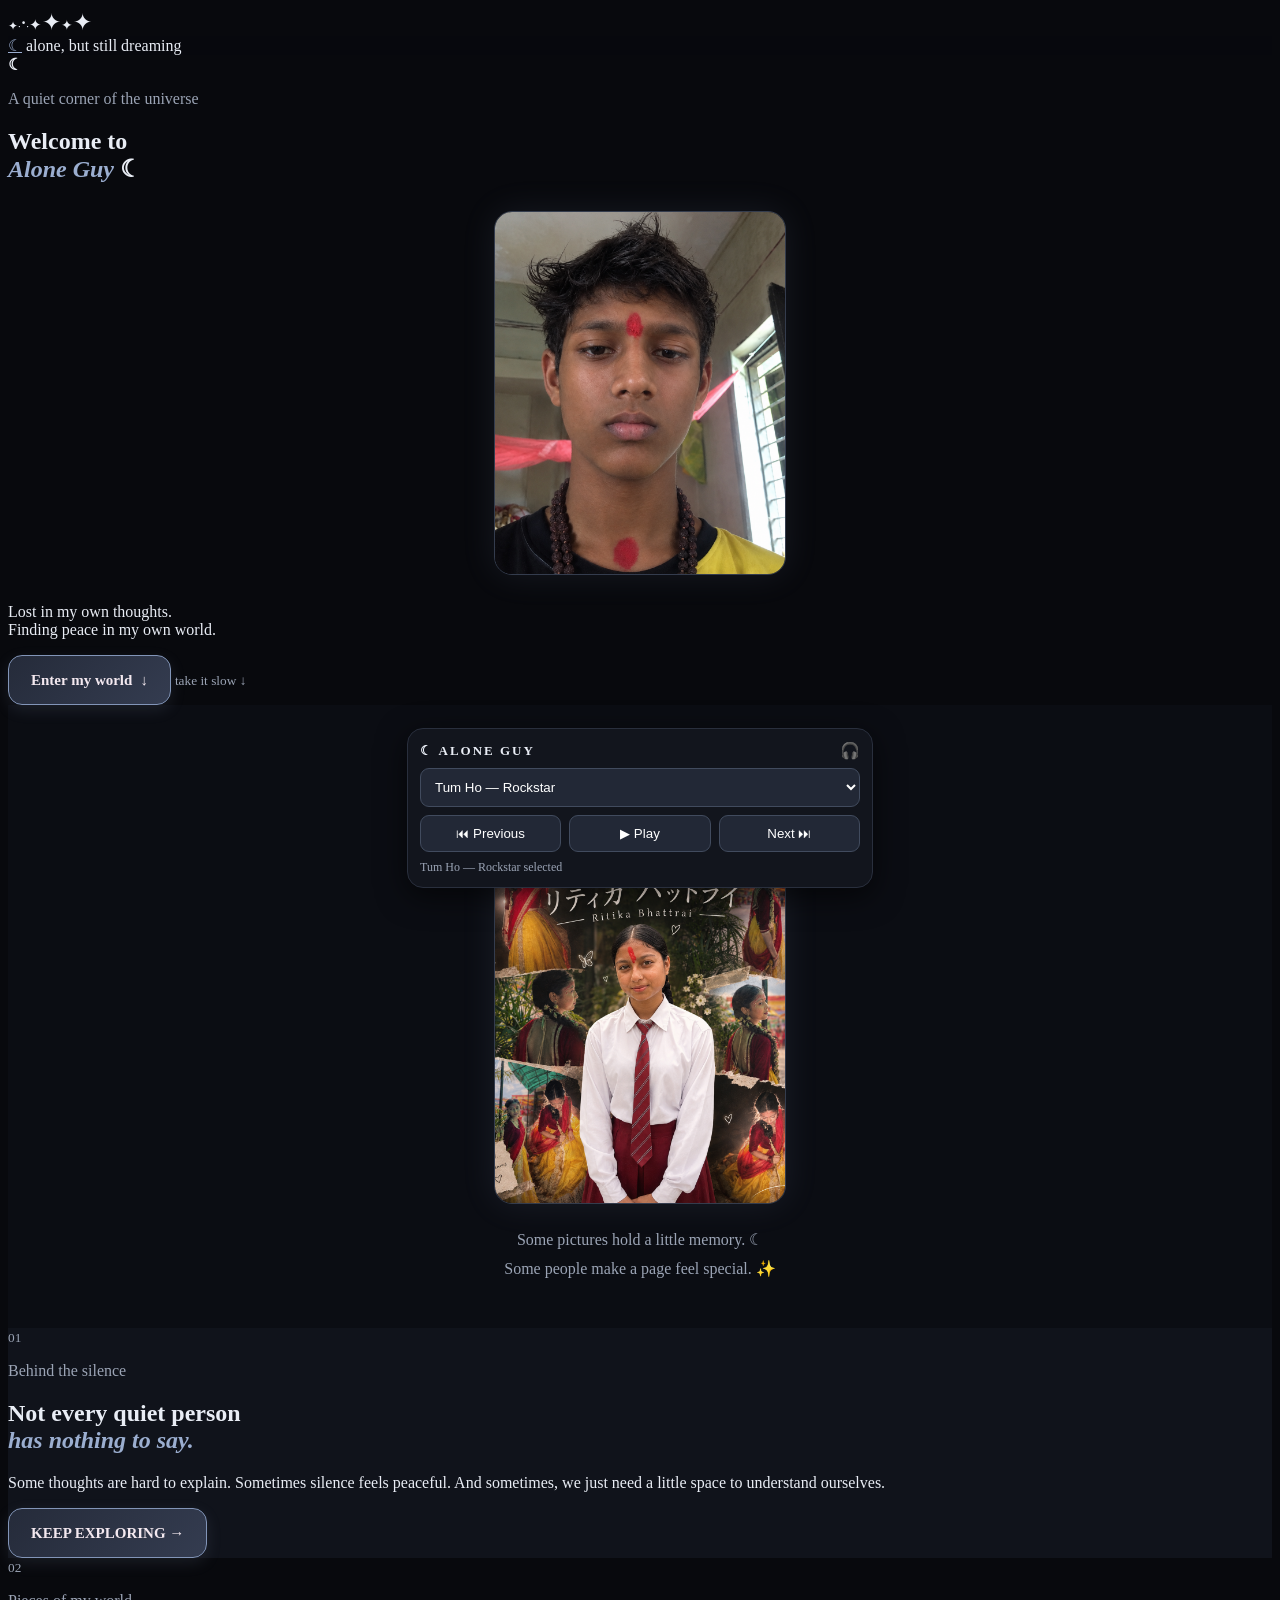
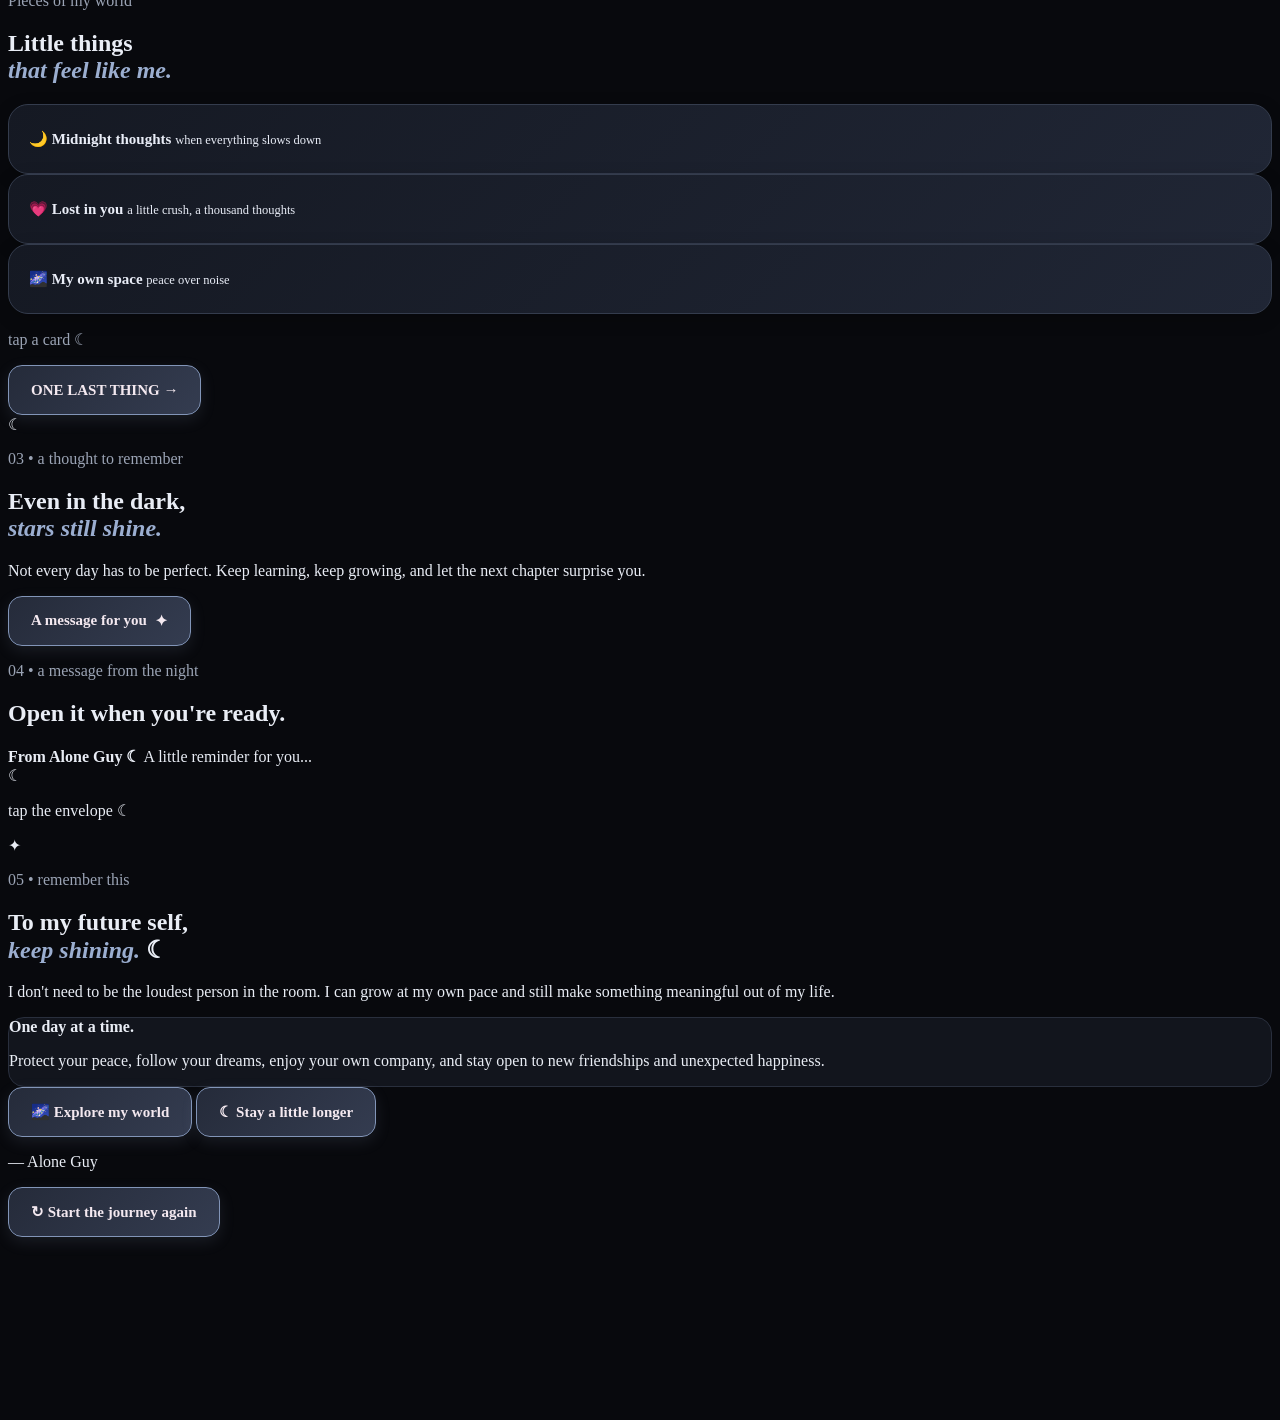
==== commit c5e5fe88: "Update index.html" ====
--- a/index.html
+++ b/index.html
@@ -104,7 +104,10 @@
   border-radius: 16px;
 }
 
-.note { padding: 18px; }
+.note {
+  padding: 18px;
+  cursor: pointer;
+}
 
 .music-player {
   position: fixed;
@@ -173,6 +176,57 @@
 .music-player button:disabled {
   opacity: .6;
 }
+
+/* NOTE CARD POPUP */
+#modal {
+  display: none;
+  position: fixed;
+  inset: 0;
+  z-index: 99999;
+  align-items: center;
+  justify-content: center;
+  padding: 20px;
+  background: rgba(0, 0, 0, 0.82);
+}
+
+#modal.open {
+  display: flex;
+}
+
+#modal .modalCard {
+  position: relative;
+  width: 100%;
+  max-width: 360px;
+  padding: 30px 24px;
+  border: 1px solid #8295b8;
+  border-radius: 22px;
+  background: #151923;
+  color: #e9edf5;
+  text-align: center;
+  box-shadow: 0 0 30px rgba(155,174,208,.2);
+}
+
+#modal .close {
+  position: absolute;
+  top: 8px;
+  right: 14px;
+  padding: 5px 10px;
+  border: 0;
+  background: transparent;
+  color: #e9edf5;
+  font-size: 28px;
+  cursor: pointer;
+}
+
+#modal .modalHeart {
+  color: #9baed0;
+  font-size: 30px;
+}
+
+#modal #modalText {
+  font-size: 16px;
+  line-height: 1.8;
+}
 </style>
 </head>
 
@@ -210,7 +264,7 @@
   <small class="swipe">take it slow ↓</small>
 </section>
 
-<!-- RITIKA'S PHOTO: DIRECTLY AFTER YOUR PHOTO SECTION -->
+<!-- RITIKA'S PHOTO -->
 <section class="ritika-section" id="ritika">
   <p class="ritika-title">✦ A little corner ✦</p>
 
@@ -253,26 +307,29 @@
   <h2>Little things<br><em>that feel like me.</em></h2>
 
   <div class="notes">
-    <button class="note"
+
+    <button class="note" type="button"
       data-note="The world gets quiet, but the mind keeps telling stories.">
       <span>🌙</span>
       <strong>Midnight thoughts</strong>
       <small>when everything slows down</small>
     </button>
 
-    <button class="note"
-      data-note="Sometimes one song understands a mood better than a thousand words.">
-      <span>🎧</span>
-      <strong>Lost in music</strong>
-      <small>my own little universe</small>
+    <!-- UPDATED CRUSH CARD 💗 -->
+    <button class="note" type="button"
+      data-note="I don't know when you became my favorite thought, but somehow, you are. Sometimes I smile for no reason, then realize I'm thinking about you again. 💗🌙">
+      <span>💗</span>
+      <strong>Lost in you</strong>
+      <small>a little crush, a thousand thoughts</small>
     </button>
 
-    <button class="note"
+    <button class="note" type="button"
       data-note="Enjoy your own company, but leave room for people who bring good energy into your life.">
       <span>🌌</span>
       <strong>My own space</strong>
       <small>peace over noise</small>
     </button>
+
   </div>
 
   <p class="tap">tap a card ☾</p>
@@ -357,9 +414,11 @@
 
 </main>
 
+<!-- NOTE POPUP -->
 <div class="modal" id="modal">
   <div class="modalCard">
-    <button class="close" id="close">×</button>
+    <button class="close" id="close" type="button"
+      aria-label="Close popup">×</button>
     <div class="modalHeart">☾</div>
     <p id="modalText"></p>
   </div>
@@ -518,4 +577,4 @@
 </script>
 
 </body>
-</html>+</html>
--- a/style.css
+++ b/style.css
@@ -1,895 +1,85 @@
 
-/* ==================================
-   ALONE GUY 🌙
-   MIDNIGHT BLUE THEME
-================================== */
+/* 🌙 MAKE ALL FIVE BUTTONS LOOK CLICKABLE */
 
-:root {
-  --bg: #08090d;
-  --bg-soft: #10131b;
-  --card: #12151d;
-  --text: #e9edf5;
-  --muted: #9ba4b5;
-  --accent: #9baed0;
-  --blue: #7189b8;
-  --border: rgba(155, 174, 208, 0.2);
-  --glow: rgba(155, 174, 208, 0.18);
+/* Three note cards */
+button.note {
+  display: block;
+  width: 100%;
+  min-height: 70px;
+  padding: 18px 20px;
+  background: linear-gradient(135deg, #151923, #202635);
+  color: #e9edf7;
+  border: 1px solid #343c4d;
+  border-radius: 20px;
+  font-family: inherit;
+  font-size: 15px;
+  text-align: left;
+  cursor: pointer;
+  box-shadow: 0 5px 18px rgba(0, 0, 0, 0.2);
+  transition: all 0.25s ease;
 }
 
-* {
-  margin: 0;
-  padding: 0;
-  box-sizing: border-box;
+button.note:hover {
+  border-color: #9baed0;
+  box-shadow: 0 0 18px rgba(155, 174, 208, 0.2);
+  transform: translateY(-3px);
 }
 
-html {
-  scroll-behavior: smooth;
-  scroll-padding-top: 24px;
+/* Message and navigation buttons */
+button.link,
+button.primary,
+button.restart,
+button#reveal,
+button#later,
+button#talk {
+  display: inline-flex;
+  align-items: center;
+  justify-content: center;
+  gap: 8px;
+  min-height: 50px;
+  padding: 13px 22px;
+  background: linear-gradient(135deg, #252b3a, #343c50);
+  color: #f4e9f0;
+  border: 1px solid #8295b8;
+  border-radius: 14px;
+  font-family: inherit;
+  font-size: 15px;
+  font-weight: 600;
+  cursor: pointer;
+  box-shadow: 0 5px 16px rgba(155, 174, 208, 0.12);
+  transition: all 0.25s ease;
 }
 
-body {
-  min-height: 100vh;
-  overflow-x: hidden;
-  padding-bottom: 175px;
-  background:
-    radial-gradient(
-      circle at 50% 0%,
-      #1b2232 0%,
-      transparent 48%
-    ),
-    var(--bg);
-  color: var(--text);
-  font-family: "DM Sans", "Segoe UI", Arial, sans-serif;
-  line-height: 1.7;
-  -webkit-tap-highlight-color: transparent;
+button.link:hover,
+button.primary:hover,
+button.restart:hover,
+button#reveal:hover,
+button#later:hover,
+button#talk:hover {
+  background: linear-gradient(135deg, #414b64, #57405d);
+  color: #ffffff;
+  border-color: #c1cce2;
+  box-shadow: 0 0 20px rgba(193, 204, 226, 0.25);
+  transform: translateY(-3px);
 }
 
-button,
-select,
-input {
-  font: inherit;
-}
-
-button {
-  cursor: pointer;
-}
-
-button:focus-visible,
-select:focus-visible,
-a:focus-visible,
-[role="button"]:focus-visible {
-  outline: 2px solid var(--accent);
-  outline-offset: 4px;
-}
-
-a {
-  color: var(--accent);
-  text-decoration: none;
-}
-
-img {
-  max-width: 100%;
-  display: block;
-}
-
-section {
-  width: min(100% - 32px, 760px);
-  margin: 0 auto;
-  padding: 64px 0;
-  scroll-margin-top: 20px;
-}
-
-h1,
-h2,
-h3 {
-  line-height: 1.25;
-  letter-spacing: -0.5px;
-}
-
-h1 {
-  font-family: "Pacifico", cursive;
-  font-size: clamp(2.2rem, 9vw, 4rem);
-  font-weight: 400;
-}
-
-h2 {
-  margin-bottom: 18px;
-  font-size: clamp(1.7rem, 6vw, 2.5rem);
-}
-
-p {
-  color: var(--muted);
-  margin: 12px 0;
-}
-
-::selection {
-  background: var(--accent);
-  color: #08090d;
-}
-
-/* ==================================
-   HEADER
-================================== */
-
-header {
-  position: sticky;
-  top: 0;
-  z-index: 50;
-  display: flex;
-  align-items: center;
-  gap: 12px;
-  padding: 12px 20px;
-  background: rgba(8, 9, 13, 0.88);
-  border-bottom: 1px solid rgba(155, 174, 208, 0.1);
-  backdrop-filter: blur(14px);
-  -webkit-backdrop-filter: blur(14px);
-}
-
-header span {
-  color: var(--muted);
-  font-size: 0.85rem;
-}
-
-.logo {
-  font-size: 1.8rem;
-  line-height: 1;
-  color: var(--accent);
-}
-
-/* ==================================
-   HERO SECTION
-================================== */
-
-.hero {
-  min-height: 90svh;
-  display: flex;
-  flex-direction: column;
-  align-items: center;
-  justify-content: center;
-  text-align: center;
-  padding-top: 45px;
-  padding-bottom: 45px;
-}
-
-.orbit {
-  display: grid;
-  place-items: center;
-  width: 75px;
-  height: 75px;
-  margin-bottom: 24px;
-  border: 1px solid var(--border);
-  border-radius: 50%;
-  box-shadow: 0 0 32px var(--glow);
-  animation: moonFloat 4s ease-in-out infinite;
-}
-
-.orbit b {
-  color: var(--accent);
-  font-size: 2.5rem;
-  font-weight: 400;
-}
-
-.eyebrow {
-  color: var(--accent);
-  font-size: 0.76rem;
-  font-weight: 700;
-  letter-spacing: 3px;
-  text-transform: uppercase;
-  margin-bottom: 14px;
-}
-
-.hero h1 {
-  color: var(--text);
-  text-shadow: 0 0 35px var(--glow);
-}
-
-h1 em,
-h2 em {
-  color: var(--accent);
-  font-style: normal;
-}
-
-.heroText {
-  max-width: 440px;
-  margin: 18px auto 25px;
-  font-size: 1rem;
-}
-
-.swipe,
-.tap {
-  display: block;
-  margin-top: 20px;
-  font-size: 0.8rem;
-}
-
-/* ==================================
-   PHOTO 📸
-================================== */
-
-.photo-frame {
-  width: min(75%, 290px);
-  margin: 28px auto;
-  overflow: hidden;
-  border: 1px solid #343c4d;
-  border-radius: 18px;
-  background: var(--card);
-  box-shadow: 0 0 35px var(--glow);
-  transition: transform 0.3s ease;
-}
-
-.photo-frame:hover {
-  transform: translateY(-4px);
-}
-
-.photo-frame img {
-  display: block;
-  width: 100%;
-  aspect-ratio: 4 / 5;
-  object-fit: cover;
-}
-
-.profile-photo {
-  width: 180px;
-  height: 180px;
-  object-fit: cover;
-  margin: 25px auto;
-  border-radius: 50%;
-  border: 2px solid var(--accent);
-  box-shadow: 0 0 30px var(--glow);
-}
-
-/* ==================================
-   BUTTONS
-================================== */
-
-button {
-  -webkit-appearance: none;
-  appearance: none;
-}
-
-.primary,
-.btn {
-  display: inline-flex;
-  justify-content: center;
-  align-items: center;
-  gap: 8px;
-  min-height: 46px;
-  padding: 12px 22px;
-  border: 1px solid transparent;
-  border-radius: 13px;
-  background: var(--accent);
-  color: #08090d;
-  font-weight: 700;
-  text-align: center;
-  box-shadow: 0 5px 22px var(--glow);
-  transition:
-    transform 0.2s ease,
-    box-shadow 0.2s ease,
-    background 0.2s ease;
-}
-
-.primary:hover,
-.btn:hover {
-  transform: translateY(-2px);
-  box-shadow: 0 8px 28px var(--glow);
-}
-
-.primary:active,
-.btn:active {
+button.link:active,
+button.primary:active,
+button.restart:active,
+button#reveal:active,
+button#later:active,
+button#talk:active {
   transform: scale(0.97);
 }
 
-.btn-secondary {
-  background: var(--card);
-  border-color: var(--border);
-  color: var(--text);
-  box-shadow: none;
+/* Keyboard focus */
+button.note:focus-visible,
+button.link:focus-visible,
+button.primary:focus-visible,
+button.restart:focus-visible,
+button#reveal:focus-visible,
+button#later:focus-visible,
+button#talk:focus-visible {
+  outline: 3px solid #f2b8dc;
+  outline-offset: 3px;
 }
-
-.link,
-.restart {
-  margin-top: 22px;
-  padding: 10px 0;
-  border: 0;
-  background: transparent;
-  color: var(--accent);
-  font-weight: 700;
-  letter-spacing: 1px;
-}
-
-.link:hover,
-.restart:hover {
-  opacity: 0.75;
-}
-
-/* ==================================
-   STORY SECTIONS
-================================== */
-
-.story,
-.question,
-.envelopeSection,
-.confession {
-  text-align: center;
-}
-
-.story {
-  min-height: 55vh;
-}
-
-.blush {
-  background: #10131b !important;
-  border-radius: 22px;
-  padding: 48px 22px;
-}
-
-.num {
-  display: block;
-  margin-bottom: 18px;
-  color: var(--muted);
-  letter-spacing: 3px;
-  font-size: 0.8rem;
-}
-
-.copy {
-  max-width: 560px;
-  margin: 20px auto;
-  line-height: 1.9;
-}
-
-.center {
-  text-align: center;
-}
-
-/* ==================================
-   NOTE CARDS 🌌
-================================== */
-
-.notes {
-  display: grid;
-  grid-template-columns: 1fr;
-  gap: 12px;
-  margin: 28px 0;
-  text-align: left;
-}
-
-.note,
-.card,
-.story-card,
-.gentle {
-  padding: 20px;
-  background: linear-gradient(
-    145deg,
-    rgba(24, 29, 42, 0.98),
-    rgba(14, 17, 25, 0.98)
-  );
-  border: 1px solid var(--border);
-  border-radius: 17px;
-  box-shadow: 0 12px 30px rgba(0, 0, 0, 0.18);
-}
-
-.note {
-  display: flex;
-  flex-direction: column;
-  align-items: flex-start;
-  gap: 5px;
-  width: 100%;
-  color: var(--text);
-  text-align: left;
-  cursor: pointer;
-  transition:
-    transform 0.25s ease,
-    border-color 0.25s ease;
-}
-
-.note > span {
-  margin-bottom: 5px;
-  font-size: 1.5rem;
-}
-
-.note strong,
-.card h3,
-.story-card h3 {
-  color: var(--text);
-}
-
-.note small {
-  color: var(--muted);
-}
-
-.note:hover,
-.card:hover,
-.story-card:hover {
-  transform: translateY(-3px);
-  border-color: rgba(155, 174, 208, 0.55);
-}
-
-.tap {
-  color: var(--muted);
-}
-
-/* ==================================
-   QUESTION / CONFESSION
-================================== */
-
-.bigHeart {
-  margin-bottom: 20px;
-  color: var(--accent);
-  font-size: 3rem;
-  text-shadow: 0 0 25px var(--glow);
-}
-
-.gentle {
-  margin: 28px auto;
-  max-width: 550px;
-  text-align: left;
-}
-
-.gentle strong {
-  color: var(--text);
-}
-
-.choices {
-  display: flex;
-  flex-wrap: wrap;
-  justify-content: center;
-  gap: 12px;
-  margin-top: 28px;
-}
-
-.choices button {
-  min-height: 44px;
-  padding: 11px 15px;
-  color: var(--text);
-  background: var(--card);
-  border: 1px solid var(--border);
-  border-radius: 12px;
-}
-
-.choices button:hover {
-  border-color: var(--accent);
-}
-
-.sign {
-  margin-top: 30px;
-  color: var(--accent);
-}
-
-/* ==================================
-   ENVELOPE ✉️
-================================== */
-
-.envelope-wrap {
-  width: min(290px, 90%);
-  margin: 35px auto;
-  cursor: pointer;
-  perspective: 900px;
-}
-
-.envelope {
-  position: relative;
-  width: 100%;
-  height: 180px;
-  border: 1px solid var(--border);
-  border-radius: 10px;
-  background: #202737;
-  box-shadow: 0 0 30px var(--glow);
-}
-
-.env-back {
-  position: absolute;
-  inset: 0;
-  border-radius: inherit;
-  background: #202737;
-}
-
-.letter-paper {
-  position: absolute;
-  z-index: 1;
-  left: 9%;
-  right: 9%;
-  bottom: 12px;
-  height: 125px;
-  padding: 18px 10px;
-  display: flex;
-  flex-direction: column;
-  align-items: center;
-  justify-content: center;
-  gap: 10px;
-  border-radius: 5px;
-  background: #e8eaf0;
-  color: #171b24;
-  text-align: center;
-  transition: transform 0.6s ease;
-}
-
-.letter-paper b {
-  color: #171b24;
-}
-
-.letter-paper span {
-  color: #535d6e;
-  font-size: 0.85rem;
-}
-
-.pocket {
-  position: absolute;
-  inset: 0;
-  z-index: 2;
-  border-radius: inherit;
-  background: linear-gradient(140deg, #303b50, #1c2332);
-  clip-path: polygon(0 40%, 50% 78%, 100% 40%, 100% 100%, 0 100%);
-}
-
-.flap {
-  position: absolute;
-  z-index: 3;
-  inset: 0 0 auto;
-  height: 60%;
-  background: #43516a;
-  clip-path: polygon(0 0, 100% 0, 50% 100%);
-  transform-origin: top center;
-  transition: transform 0.5s ease;
-}
-
-.seal {
-  position: absolute;
-  z-index: 4;
-  left: 50%;
-  top: 43%;
-  display: grid;
-  place-items: center;
-  width: 35px;
-  height: 35px;
-  border-radius: 50%;
-  background: var(--accent);
-  color: #08090d;
-  transform: translate(-50%, -50%);
-  transition: opacity 0.3s ease;
-}
-
-.envelope-wrap.open .flap {
-  transform: rotateX(180deg);
-}
-
-.envelope-wrap.open .letter-paper {
-  transform: translateY(-75px);
-}
-
-.envelope-wrap.open .seal {
-  opacity: 0;
-}
-
-.tapHint {
-  text-align: center;
-  margin-top: 15px;
-}
-
-/* ==================================
-   MODAL
-================================== */
-
-.modal {
-  position: fixed;
-  inset: 0;
-  z-index: 1500;
-  display: none;
-  align-items: center;
-  justify-content: center;
-  padding: 20px;
-  background: rgba(0, 0, 0, 0.78);
-  backdrop-filter: blur(8px);
-  -webkit-backdrop-filter: blur(8px);
-}
-
-.modal.open {
-  display: flex;
-}
-
-.modalCard {
-  position: relative;
-  width: min(100%, 430px);
-  padding: 32px 24px;
-  border-radius: 20px;
-  background: var(--card);
-  border: 1px solid var(--border);
-  box-shadow: 0 0 40px var(--glow);
-  text-align: center;
-  animation: modalIn 0.25s ease;
-}
-
-.modalHeart {
-  margin-bottom: 12px;
-  color: var(--accent);
-  font-size: 2.5rem;
-}
-
-#modalText {
-  overflow-wrap: anywhere;
-  line-height: 1.8;
-}
-
-#close {
-  position: absolute;
-  top: 8px;
-  right: 10px;
-  width: 36px;
-  height: 36px;
-  padding: 0;
-  border: 0;
-  border-radius: 50%;
-  background: #252d3c;
-  color: var(--text);
-  font-size: 1.5rem;
-}
-
-/* ==================================
-   FLOATING STARS ✨
-================================== */
-
-#floatingParticles,
-#floatingHearts {
-  position: fixed;
-  inset: 0;
-  z-index: 5;
-  overflow: hidden;
-  pointer-events: none;
-}
-
-.floating-heart {
-  position: absolute;
-  bottom: -35px;
-  color: var(--accent);
-  opacity: 0;
-  text-shadow: 0 0 12px var(--glow);
-  animation: floatUp var(--duration, 8s) linear forwards;
-  pointer-events: none;
-}
-
-@keyframes floatUp {
-  0% {
-    transform: translate3d(0, 0, 0) rotate(0deg);
-    opacity: 0;
-  }
-  10% { opacity: 0.7; }
-  85% { opacity: 0.5; }
-  100% {
-    transform: translate3d(var(--drift, 20px), -110vh, 0)
-      rotate(180deg);
-    opacity: 0;
-  }
-}
-
-@keyframes moonFloat {
-  0%, 100% { transform: translateY(0); }
-  50% { transform: translateY(-7px); }
-}
-
-/* ==================================
-   TOAST MESSAGE
-================================== */
-
-.toast {
-  position: fixed;
-  z-index: 2000;
-  bottom: 190px;
-  left: 50%;
-  width: max-content;
-  max-width: calc(100% - 32px);
-  padding: 12px 18px;
-  color: var(--text);
-  background: #1b2230;
-  border: 1px solid var(--border);
-  border-radius: 14px;
-  box-shadow: 0 8px 30px rgba(0, 0, 0, 0.4);
-  opacity: 0;
-  visibility: hidden;
-  transform: translate(-50%, 15px);
-  transition: all 0.25s ease;
-}
-
-.toast.show {
-  opacity: 1;
-  visibility: visible;
-  transform: translate(-50%, 0);
-}
-
-/* ==================================
-   FIXED MUSIC PLAYER 🎧
-================================== */
-
-.music-player {
-  position: fixed;
-  z-index: 1000;
-  bottom: 12px;
-  left: 12px;
-  right: 12px;
-  width: auto;
-  max-width: 440px;
-  margin: auto;
-  padding: 12px;
-  border: 1px solid #292f3d;
-  border-radius: 16px;
-  background: rgba(18, 21, 29, 0.97);
-  color: var(--text);
-  box-shadow: 0 8px 30px rgba(0, 0, 0, 0.6);
-  backdrop-filter: blur(14px);
-  -webkit-backdrop-filter: blur(14px);
-}
-
-.music-heading {
-  display: flex;
-  justify-content: space-between;
-  align-items: center;
-  gap: 10px;
-  margin-bottom: 8px;
-}
-
-.music-heading strong {
-  color: var(--accent);
-  font-size: 13px;
-  letter-spacing: 2px;
-}
-
-.music-player select {
-  display: block;
-  width: 100%;
-  min-height: 42px;
-  margin: 0 0 8px;
-  padding: 9px 12px;
-  color: var(--text);
-  background: #222836;
-  border: 1px solid #414b5e;
-  border-radius: 9px;
-}
-
-.music-player select option {
-  color: var(--text);
-  background: #12151d;
-}
-
-.music-controls {
-  display: flex;
-  align-items: stretch;
-  gap: 8px;
-}
-
-.music-controls button {
-  flex: 1;
-  min-width: 0;
-  min-height: 40px;
-  padding: 9px 5px;
-  color: white;
-  background: #222836;
-  border: 1px solid #414b5e;
-  border-radius: 9px;
-  font-size: 0.82rem;
-  transition: background 0.2s ease;
-}
-
-.music-controls button:hover {
-  background: #343e52;
-}
-
-.music-controls button:active {
-  transform: scale(0.98);
-}
-
-.music-status {
-  margin: 7px 0 0;
-  color: var(--muted);
-  font-size: 11px;
-  line-height: 1.4;
-}
-
-.music-player audio {
-  display: none;
-}
-
-/* ==================================
-   TRANSITIONS
-================================== */
-
-body.transitioning {
-  opacity: 0.6;
-  transition: opacity 0.38s ease;
-}
-
-@keyframes modalIn {
-  from {
-    opacity: 0;
-    transform: translateY(15px) scale(0.97);
-  }
-  to {
-    opacity: 1;
-    transform: translateY(0) scale(1);
-  }
-}
-
-/* ==================================
-   FOOTER
-================================== */
-
-footer {
-  padding: 30px 16px;
-  text-align: center;
-  border-top: 1px solid var(--border);
-  color: var(--muted);
-  font-size: 0.85rem;
-}
-
-/* ==================================
-   MOBILE RESPONSIVE 📱
-================================== */
-
-@media (max-width: 600px) {
-  section {
-    width: calc(100% - 28px);
-    padding: 48px 0;
-  }
-
-  .hero {
-    min-height: 90svh;
-  }
-
-  .hero h1 {
-    font-size: clamp(2rem, 9vw, 3.2rem);
-  }
-
-  .photo-frame {
-    width: min(75%, 260px);
-  }
-
-  .blush {
-    padding: 38px 18px;
-  }
-
-  .notes {
-    gap: 10px;
-  }
-
-  .note,
-  .card,
-  .story-card {
-    padding: 17px;
-  }
-
-  .music-player {
-    bottom: 8px;
-    left: 8px;
-    right: 8px;
-    padding: 10px;
-  }
-
-  .music-controls {
-    gap: 6px;
-  }
-
-  .music-controls button {
-    padding: 9px 3px;
-    font-size: 0.76rem;
-  }
-
-  .music-status {
-    font-size: 10px;
-  }
-
-  .toast {
-    bottom: 175px;
-  }
-}
-
-/* ==================================
-   REDUCED MOTION
-================================== */
-
-@media (prefers-reduced-motion: reduce) {
-  *,
-  *::before,
-  *::after {
-    scroll-behavior: auto !important;
-    animation-duration: 0.01ms !important;
-    animation-iteration-count: 1 !important;
-    transition-duration: 0.01ms !important;
-  }
-}
